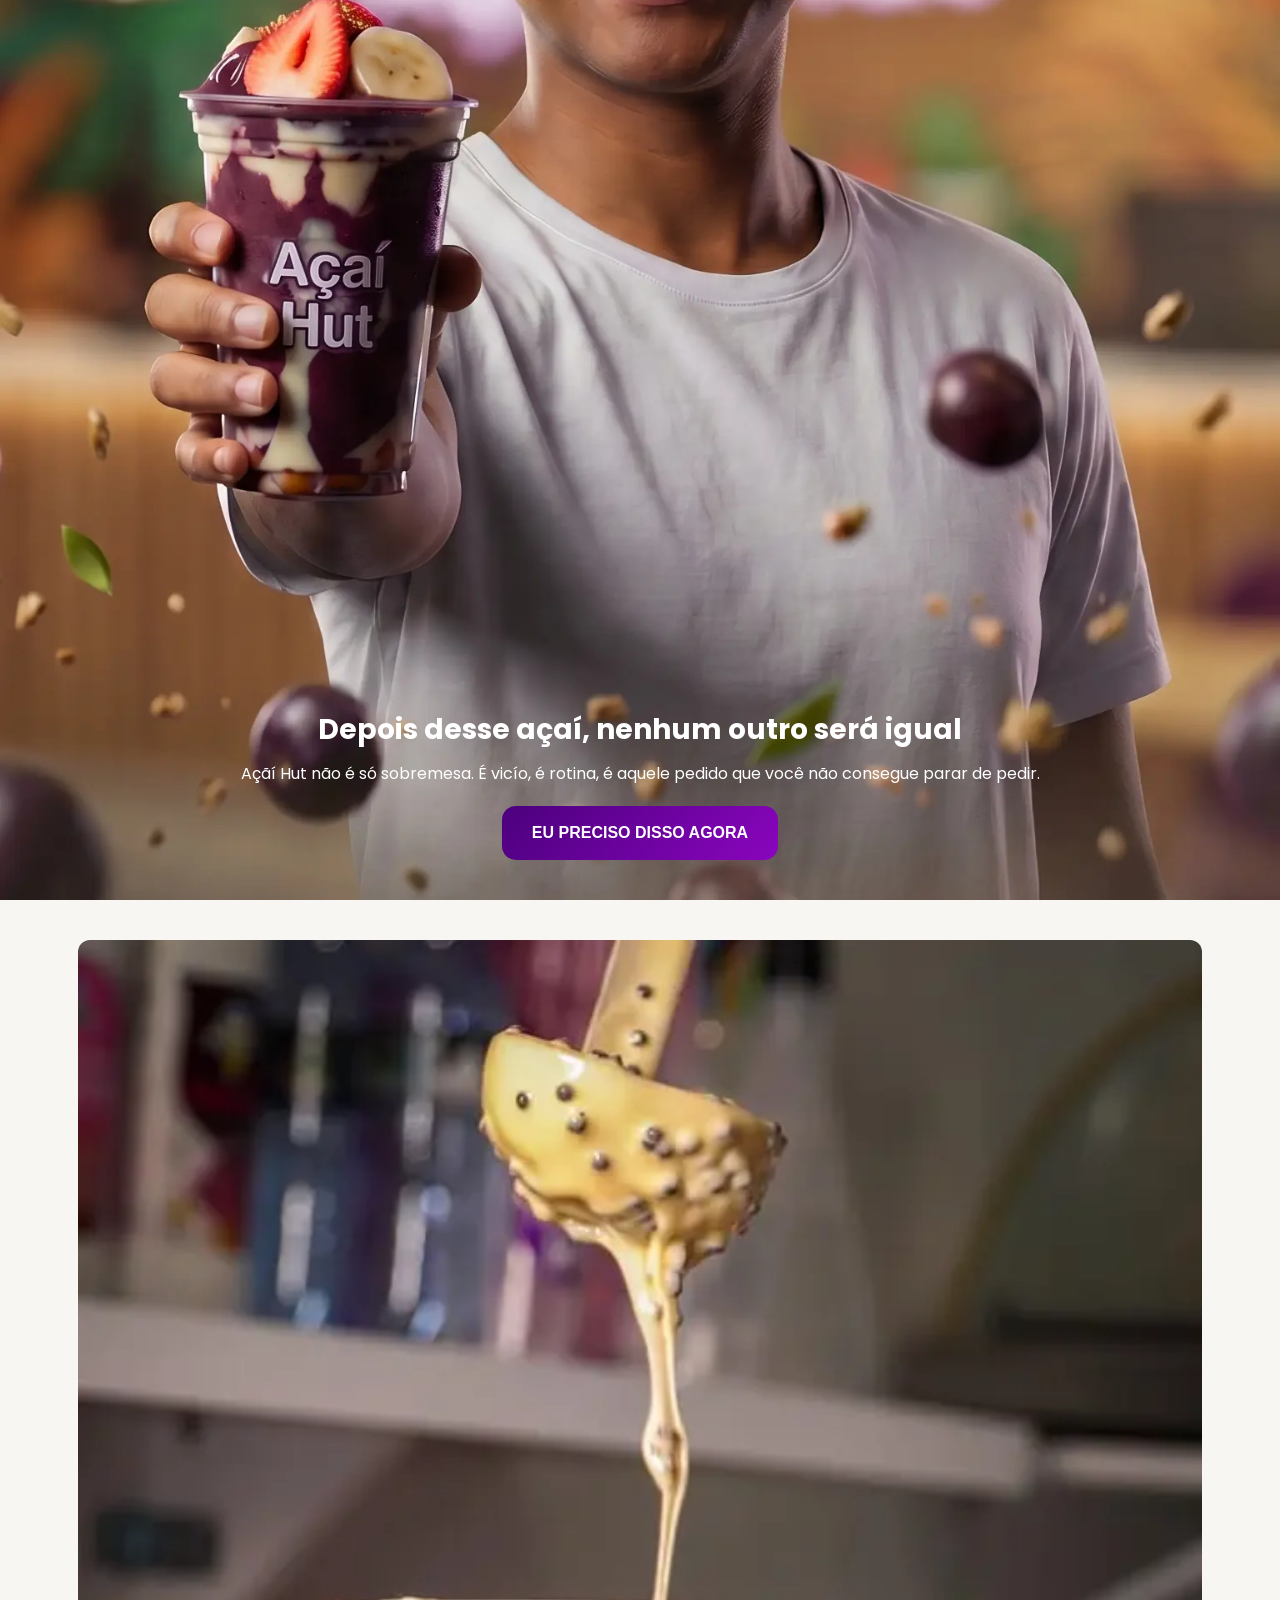
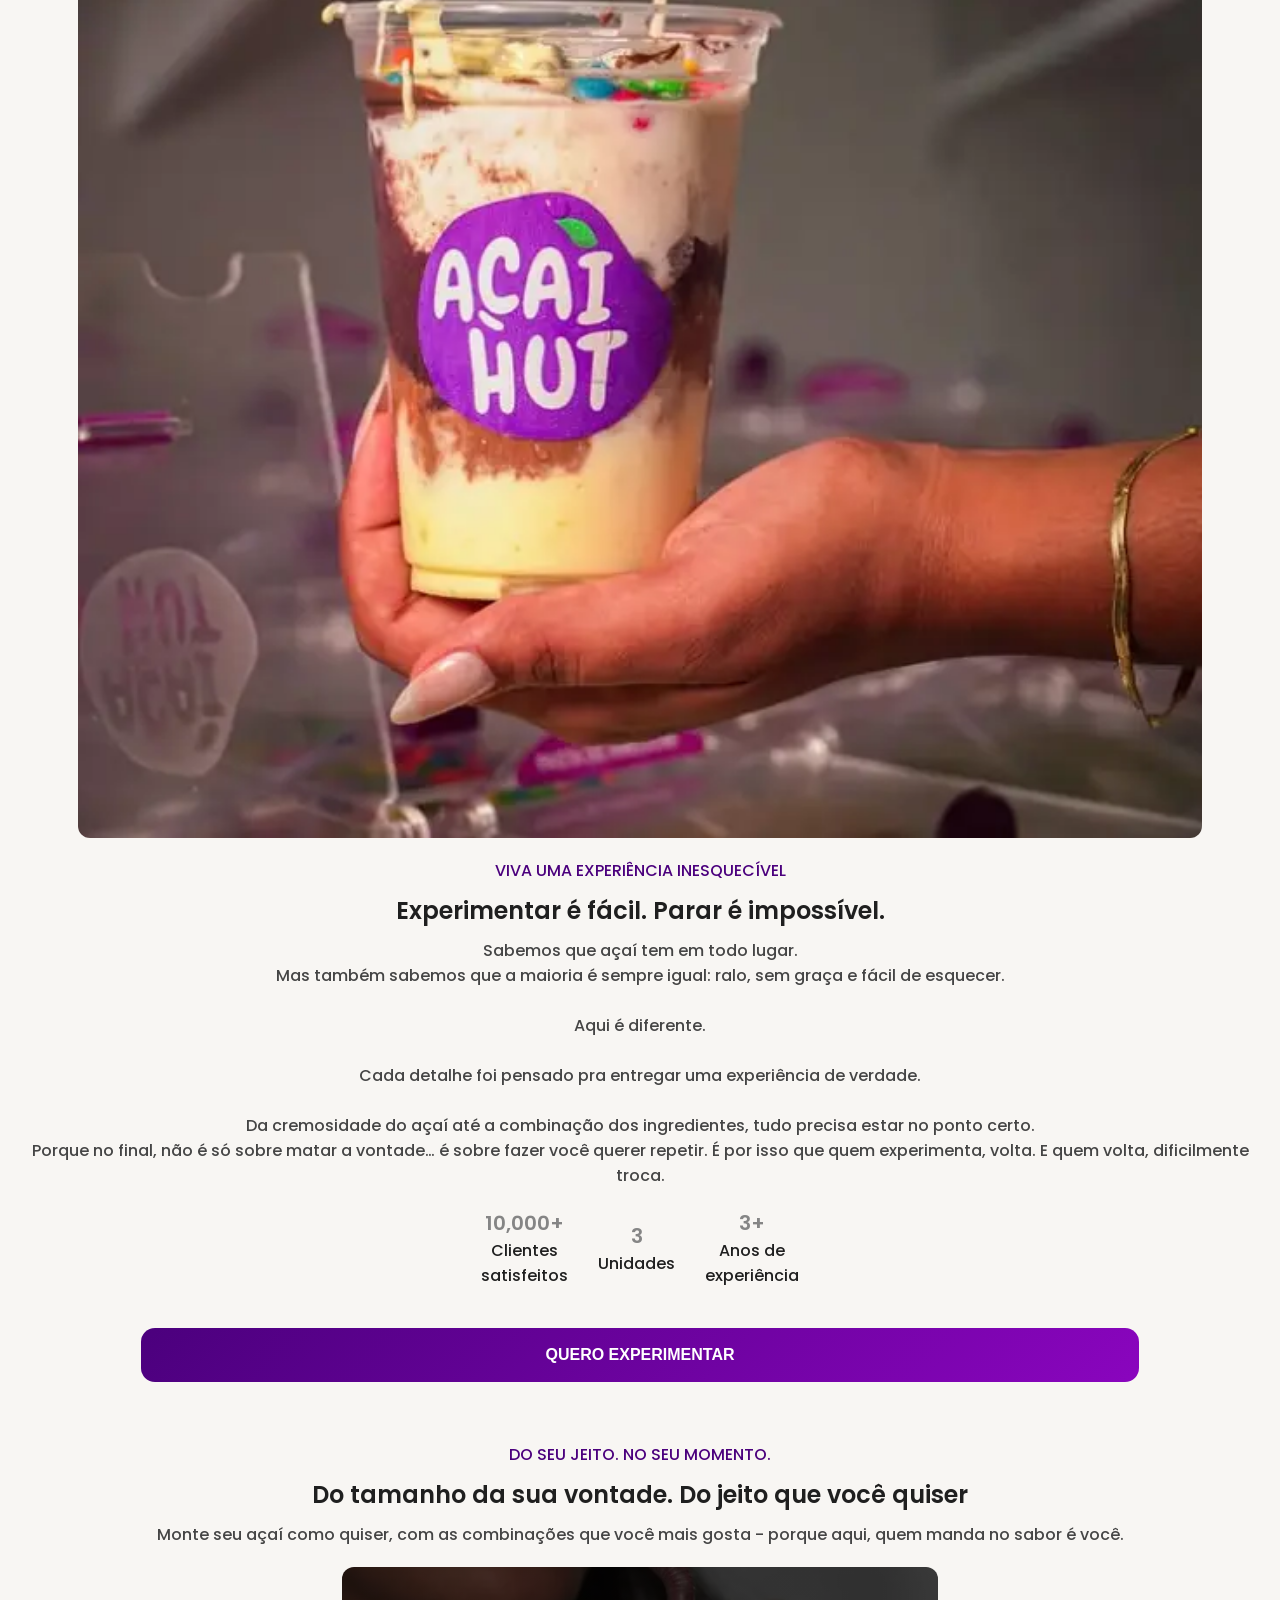
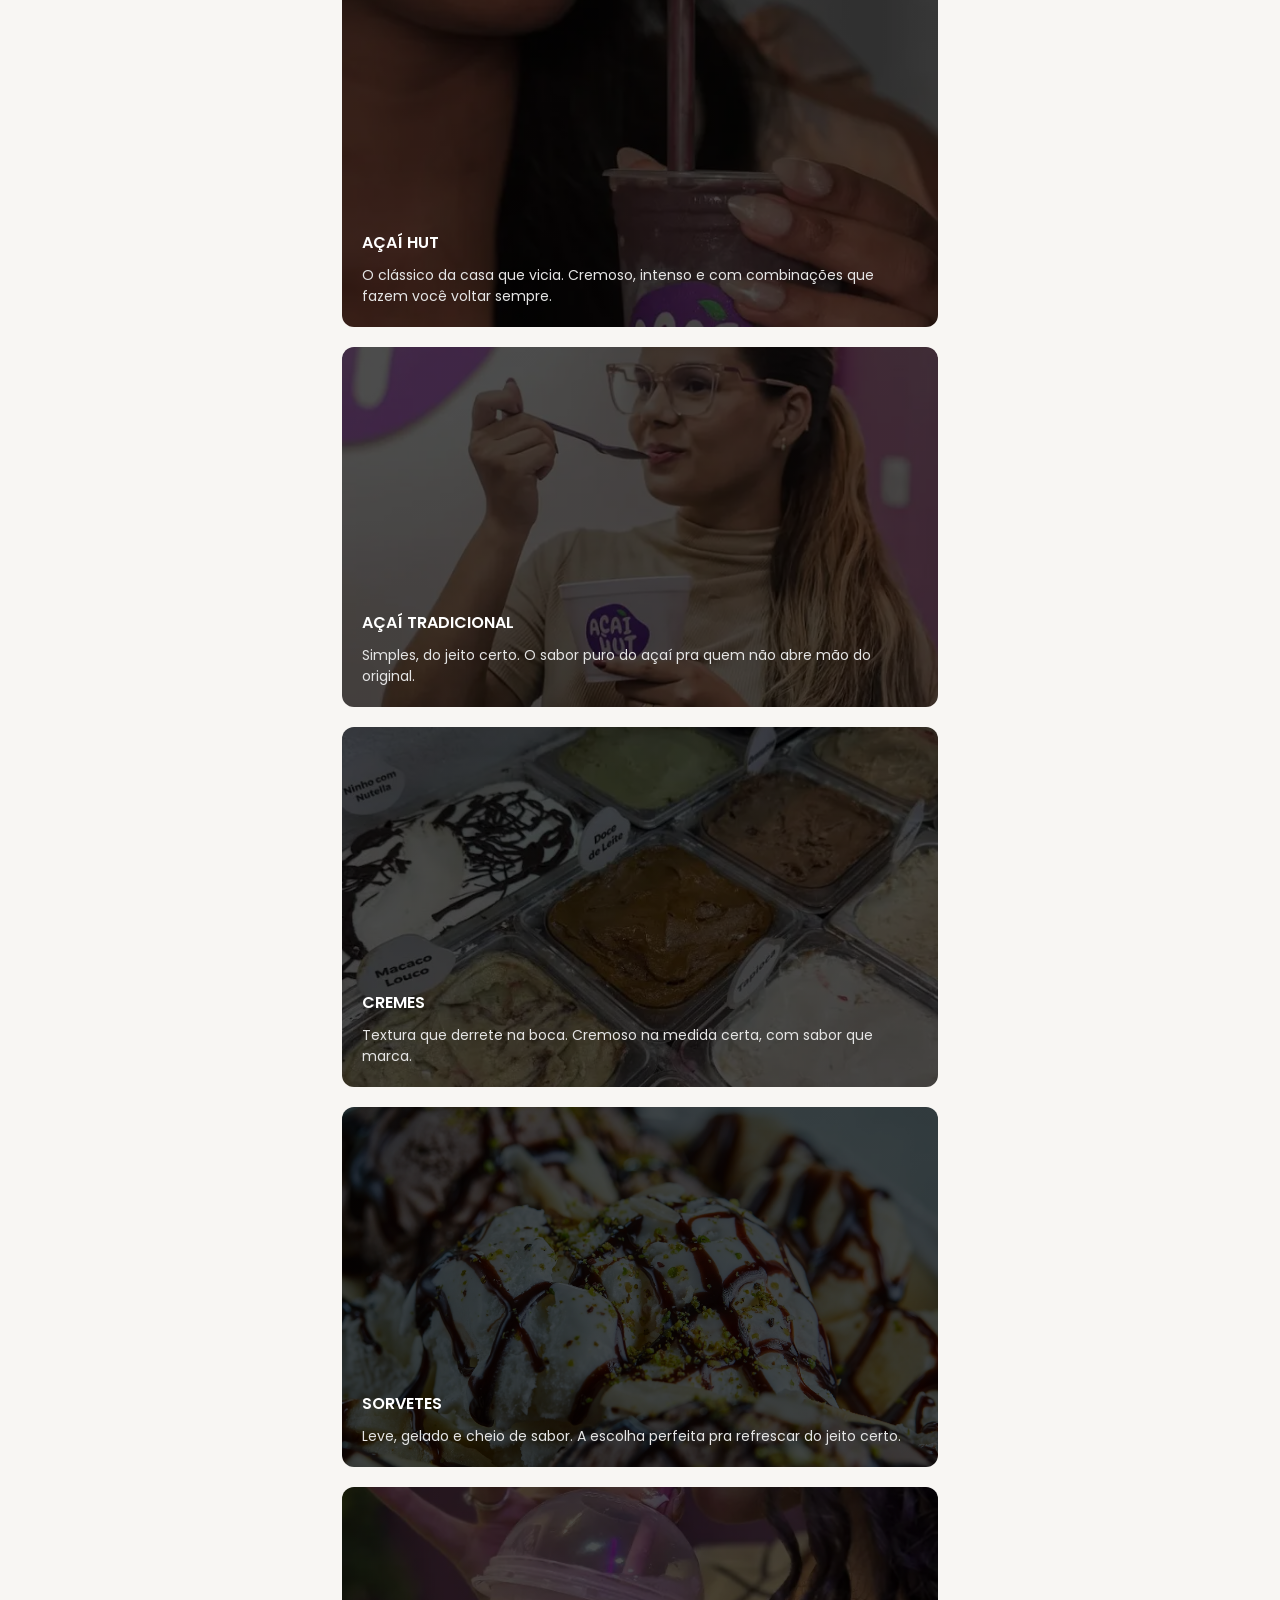
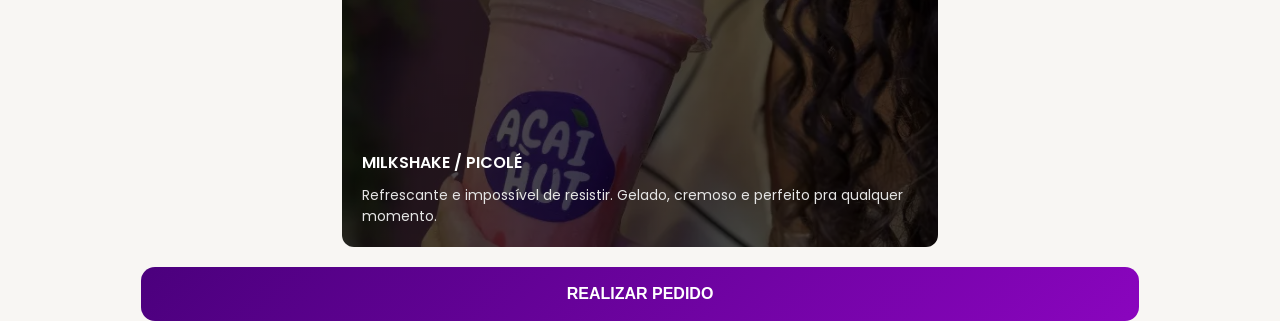
==== index.html @ e5a2716c "feat: prodcuts section completed" ====
<!DOCTYPE html>
<html lang="pt-BR">
<head>
    <link rel="preconnect" href="https://fonts.googleapis.com">
    <link rel="preconnect" href="https://fonts.gstatic.com" crossorigin>
    <meta charset="UTF-8">
    <meta name="viewport" content="width=device-width, initial-scale=1.0">
    <title>Açai Hut</title>
    <link href="https://fonts.googleapis.com/css2?family=Poppins:ital,wght@0,100;0,200;0,300;0,400;0,500;0,600;0,700;0,800;0,900;1,100;1,200;1,300;1,400;1,500;1,600;1,700;1,800;1,900&display=swap" rel="stylesheet">

    <link rel="stylesheet" href="./styles/global.css">
    <link rel="stylesheet" href="./styles/styles.css">
    <link rel="stylesheet" href="./styles/responsive.css">

</head>
<body>
    <header>
        <div class="logo">
            <img src="./images/logo.webp" alt="Logo Açai Hut">
        </div>

        <div class="links" id="mobileOverlay">
            <a href="#">Home</a>
            <a href="#">Produtos</a>
            <a href="#">Unidades</a>
            <a href="#">Sobre</a>
            <a href="#">Diferenciais</a>
        </div>

        <div class="button">
            <button>REALIZAR PEDIDO AGORA</button>
        </div>

        <div class="mobile-menu">
            <button type="button" id="mobileMenuToggle" aria-label="Abrir menu" aria-expanded="false" aria-controls="mobileOverlay">
                <img src="./images/menu-mobile.webp" alt="Menu Mobile">
            </button>
        </div>
    </header>

    <main>
        <section class="hero">
            <div class="title">
                <h1>Depois desse açaí, nenhum outro será igual</h1>

                <p>Açãí Hut não é só sobremesa. É vicío, é rotina, é aquele pedido que você não consegue parar de pedir.</p>
                
                <div class="button">
                    <button>EU PRECISO DISSO AGORA</button>
                </div>
            </div> 
        </section>

        <section class="differencials">
            <div class="image">
                <img src="./images/image1.webp" alt="Imagem de um copo de açaí">
            </div>

            <div class="text">
                <div class="title">
                    <p>VIVA UMA EXPERIÊNCIA INESQUECÍVEL</p>

                    <h2>Experimentar é fácil. Parar é impossível.</h2>

                    <p>Sabemos que açaí tem em todo lugar.<br>
                        Mas também sabemos que a maioria é sempre igual: ralo, sem graça e fácil de esquecer.<br><br>
                        
                        Aqui é diferente.<br><br>
                        
                        Cada detalhe foi pensado pra entregar uma experiência de verdade.<br><br>
                        Da cremosidade do açaí até a combinação dos ingredientes, tudo precisa estar no ponto certo.<br>
                        Porque no final, não é só sobre matar a vontade… é sobre fazer você querer repetir.
                        
                        É por isso que quem experimenta, volta.
                        E quem volta, dificilmente troca.
                    </p>
                </div>

                <div class="infos">
                    <div class="info">
                        <span>10,000+</span>
                        <p>Clientes <br>satisfeitos</p>
                    </div>

                    <div class="info">
                        <span>3</span>
                        <p>Unidades</p>
                    </div>

                    <div class="info">
                        <span>3+</span>
                        <p>Anos de <br>experiência</p>
                    </div>
                </div>

                <div class="button">
                    <button>QUERO EXPERIMENTAR</button>
                </div>
            </div>
        </section>

        <section class="products">
            <div class="title">
                <p>DO SEU JEITO. NO SEU MOMENTO.</p>
                <h2>Do tamanho da sua vontade. Do jeito que você quiser</h2>
                <p>Monte seu açaí como quiser, com as combinações que você mais gosta - porque aqui, quem manda no sabor é você.</p>
            </div>

            <div class="all-types">
                <div class="type" id="type1">
                    <h3>AÇAÍ HUT</h3>
                    <p>O clássico da casa que vicia. Cremoso, intenso e com combinações que fazem você voltar sempre.</p>
                </div>

                <div class="type" id="type2">
                    <h3>AÇAÍ TRADICIONAL</h3>
                    <p>Simples, do jeito certo. O sabor puro do açaí pra quem não abre mão do original.</p>
                </div>

                <div class="type" id="type3">
                    <h3>CREMES</h3>
                    <p>Textura que derrete na boca. Cremoso na medida certa, com sabor que marca.</p>
                </div>

                <div class="type" id="type4">
                    <h3>SORVETES</h3>
                    <p>Leve, gelado e cheio de sabor. A escolha perfeita pra refrescar do jeito certo.</p>
                </div>

                <div class="type" id="type5">
                    <h3>MILKSHAKE / PICOLÉ</h3>
                    <p>Refrescante e impossível de resistir. Gelado, cremoso e perfeito pra qualquer momento.</p>
                </div>
            </div>

            <div class="button">
                <button>REALIZAR PEDIDO</button>
            </div>
        </section>
    </main>

    <script src="./script.js"></script>
</body>
</html>
---- styles/global.css ----
* {
    margin: 0;
    padding: 0;
    box-sizing: border-box;
}

html, body {
    height: 100%;
}

body {
    font-family: 'Poppins', sans-serif;
    -webkit-font-smoothing: antialiased;
    -moz-osx-font-smoothing: grayscale;

    background-color: var(--background-color);
}

:root {
    --background-color: #F8F6F3;

    --text-primary: #1F1F1F;
    --text-secondary: #FFFFFF;
    --text-tertiary: #454545;
    --text-quaternary: #858585;
    --text-quinary: #E5E5E5;
    --text-detail: #4B007D;

    --btn-gradient: linear-gradient(135deg, #4B007D 0%, #8A05BE 100%);

    --footer-bg: #1F1F1F;
}

img {
    max-width: 100%;
    display: block;
}

button {
    border: none;
    background-color: var(--btn-gradient);
    cursor: pointer;
}
---- styles/styles.css ----
header {
    display: none !important;
    padding: 14px 24px;

    display: flex;
    justify-content: space-between;
    align-items: center;

    background: rgba(248, 246, 243, 0.077);
    -webkit-backdrop-filter: blur(12px);
    backdrop-filter: blur(12px);
    box-shadow: 0 6px 20px rgba(31, 31, 31, 0.08);
    

    position: fixed;
    top: 0;
    left: 0;
    width: 100%;
    z-index: 1000;

    .logo img {
        width: 60px;
    }

    .links {
        position: fixed;
        inset: 0;
        min-height: 100dvh;
        z-index: 1100;

        display: flex;
        flex-direction: column;
        justify-content: center;
        align-items: center;
        gap: 24px;

        background: rgba(0, 0, 0, 0.95);
        opacity: 0;
        pointer-events: none;
        transform: translateY(-16px);
        transition: opacity 280ms ease, transform 280ms ease;
    }

    .links a {
        text-decoration: none;
        font-size: 18px;
        font-weight: 600;
        color: var(--text-secondary);
    }

    .button {
        position: fixed;
        left: 24px;
        right: 24px;
        bottom: 32px;
        z-index: 1101;

        opacity: 0;
        pointer-events: none;
        transform: translateY(16px);
        transition: opacity 280ms ease, transform 280ms ease;
    }

    .button button {
        width: 100%;
        padding: 18px 30px;
        border-radius: 14px;
        border: none;

        font-size: 16px;
        font-weight: bold;
        color: var(--text-secondary);
        background: var(--btn-gradient);
    }

    .mobile-menu button {
        border: 0;
        background: transparent;
        padding: 0;
        display: grid;
        place-items: center;
    }

    .mobile-menu img {
        width: 30px;
        filter: brightness(0) invert(1);
    }
}

header.menu-open .links,
header.menu-open .button {
    opacity: 1;
    pointer-events: auto;
    transform: translateY(0);
}

header.menu-open .mobile-menu {
    z-index: 1102;
}

header.menu-open {
    background: transparent;
    -webkit-backdrop-filter: none;
    backdrop-filter: none;
    box-shadow: none;
}

@media (min-width: 992px) {
    header {
        .links,
        .button {
            position: static;
            inset: auto;
            opacity: 1;
            pointer-events: auto;
            transform: none;
            background: transparent;
            transition: none;
            z-index: auto;
        }

        .links {
            flex-direction: row;
            gap: 24px;
        }

        .links a {
            font-size: 16px;
            font-weight: 500;
            color: var(--text-primary);
        }

        .button {
            left: auto;
            right: auto;
            bottom: auto;
        }

        .button button {
            width: auto;
            padding: 12px 18px;
            font-size: 14px;
        }

        .mobile-menu {
            display: none;
        }
    }
}

main {
    .hero {
        background-image: url('../images/bg-mobile.webp');
        background-size: cover;
        background-position: center;
        background-repeat: no-repeat;
        height: 100vh;
        padding: 0 16px 40px;

        display: flex;
        align-items: flex-end;
        justify-content: center;

        .title {
            max-width: 100%;

            display: flex;
            flex-direction: column;
            align-items: center;
            text-align: center;
            gap: 10px;
            color: var(--text-tertiary);
        }

        .title h1 {
            font-size: 28px;
            font-weight: bold;

            color: var(--text-secondary);
        }

        .title p:last-of-type {
            font-size: 16px;
            font-weight: 400;

            color: var(--text-secondary);
        }

        .title button {
            margin-top: 10px;
            width: 100%;
            padding: 18px 30px;
            border-radius: 14px;

            font-size: 16px;
            font-weight: bold;
            color: var(--text-secondary);
            background: var(--btn-gradient);
        }
    }

    .differencials {
        padding: 0 16px;

        margin-top: 40px;

        display: flex;
        flex-direction: column;
        align-items: center;
        justify-content: center;

        .image {
            width: 90%;

            img {
                width: 100%;
                border-radius: 12px;
            }
        }

        .text {
            max-width: 100%;
            display: flex;
            flex-direction: column;
            gap: 20px;
            text-align: center;

            .title {
                margin-top: 20px;
                display: flex;
                flex-direction: column;
                gap: 10px;

                p:first-of-type {
                    font-size: 16px;
                    font-weight: 500;
                    color: var(--text-detail);
                }

                h2 {
                    font-size: 24px;
                    font-weight: 600;
                    color: var(--text-primary);
                }

                p:last-of-type {
                    font-size: 16px;
                    font-weight: 500;
                    color: var(--text-tertiary);
                }
            }
        }

        .infos {
            display: flex;
            gap: 30px;
            flex-wrap: wrap;
            text-align: center;
            align-items: center;
            justify-content: center;

            .info {
                span {
                    font-size: 20px;
                    font-weight: 600;
                    color: var(--text-quaternary);
                }

                p {
                    font-size: 16px;
                    font-weight: 500;
                    color: var(--text-primary);
                }
            }
        }

        .button {
            margin-top: 20px;
            width: 100%;
            margin-top: 20px;
            display: flex;
            flex-direction: column;
            align-items: center;
            justify-content: center;

            button {
                width: 80%;
                padding: 18px 30px;
                border-radius: 14px;
                border: none;

                font-size: 16px;
                font-weight: bold;
                color: var(--text-secondary);
                background: var(--btn-gradient);
            } 
        }
    }

    .products {
        padding: 0 16px;

        margin-top: 40px;

        display: flex;
        flex-direction: column;
        align-items: center;
        justify-content: center;

        .title {
            text-align: center;
            margin-top: 20px;
            display: flex;
            flex-direction: column;
            gap: 10px;

            p:first-of-type {
                font-size: 16px;
                font-weight: 500;
                color: var(--text-detail);
            }

            h2 {
                font-size: 24px;
                font-weight: 600;
                color: var(--text-primary);
            }

            p:last-of-type {
                font-size: 16px;
                font-weight: 500;
                color: var(--text-tertiary);
            }
        }

        .all-types {
            margin-top: 20px;
            display: flex;
            flex-direction: column;
            align-items: center;
            justify-content: center;
            gap: 20px;
            
            .type {
                width: 80%;
                height: 40vh;
                border-radius: 12px;

                display: flex;
                flex-direction: column;
                justify-content: flex-end;
                gap: 10px;
                padding: 20px;

                h3 {
                    font-size: 16px;
                    color: var(--text-secondary);
                    font-weight: 600;
                }

                p {
                    font-size: 14px;
                    color: var(--text-quinary);
                    font-weight: 400;
                }
            }

            #type1 {
                background-image: linear-gradient(rgba(0, 0, 0, 0.7), rgba(0, 0, 0, 0.7)), url('../images/image2.webp');
                background-size: cover;
                background-position: center;
                background-repeat: no-repeat;
            }

            #type2 {
                background-image: linear-gradient(rgba(0, 0, 0, 0.7), rgba(0, 0, 0, 0.7)), url('../images/image3.webp');
                background-size: cover;
                background-position: center;
                background-repeat: no-repeat;
            }

            #type3 {
                background-image: linear-gradient(rgba(0, 0, 0, 0.7), rgba(0, 0, 0, 0.7)), url('../images/image4.webp');
                background-size: cover;
                background-position: center;
                background-repeat: no-repeat;
            }

            #type4 {
                background-image: linear-gradient(rgba(0, 0, 0, 0.7), rgba(0, 0, 0, 0.7)), url('../images/image5.webp');
                background-size: cover;
                background-position: center;
                background-repeat: no-repeat;
            }

            #type5 {
                background-image: linear-gradient(rgba(0, 0, 0, 0.7), rgba(0, 0, 0, 0.7)), url('../images/image6.webp');
                background-size: cover;
                background-position: center;
                background-repeat: no-repeat;
            }
            
        }

        .button {
            margin-top: 20px;
            width: 100%;
            margin-top: 20px;
            display: flex;
            flex-direction: column;
            align-items: center;
            justify-content: center;

            button {
                width: 80%;
                padding: 18px 30px;
                border-radius: 14px;
                border: none;

                font-size: 16px;
                font-weight: bold;
                color: var(--text-secondary);
                background: var(--btn-gradient);
            } 
        }
    }
}
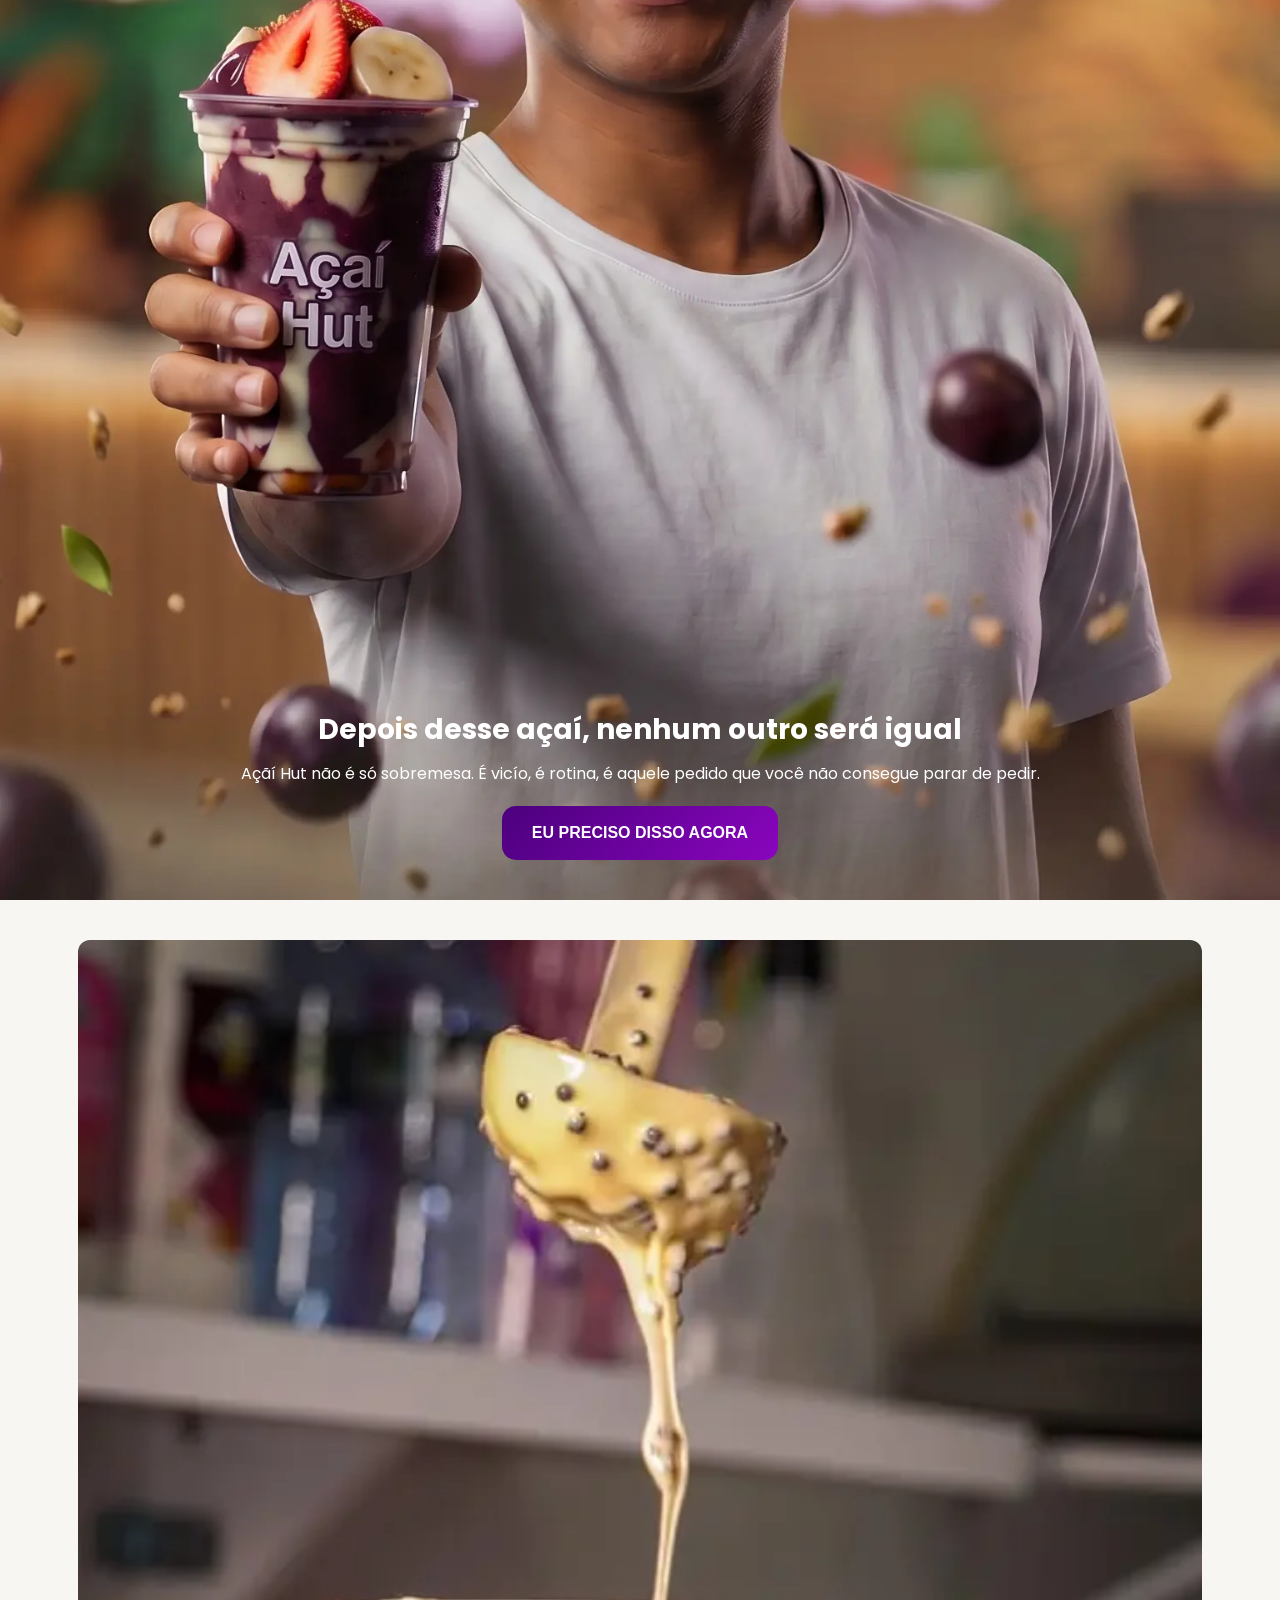
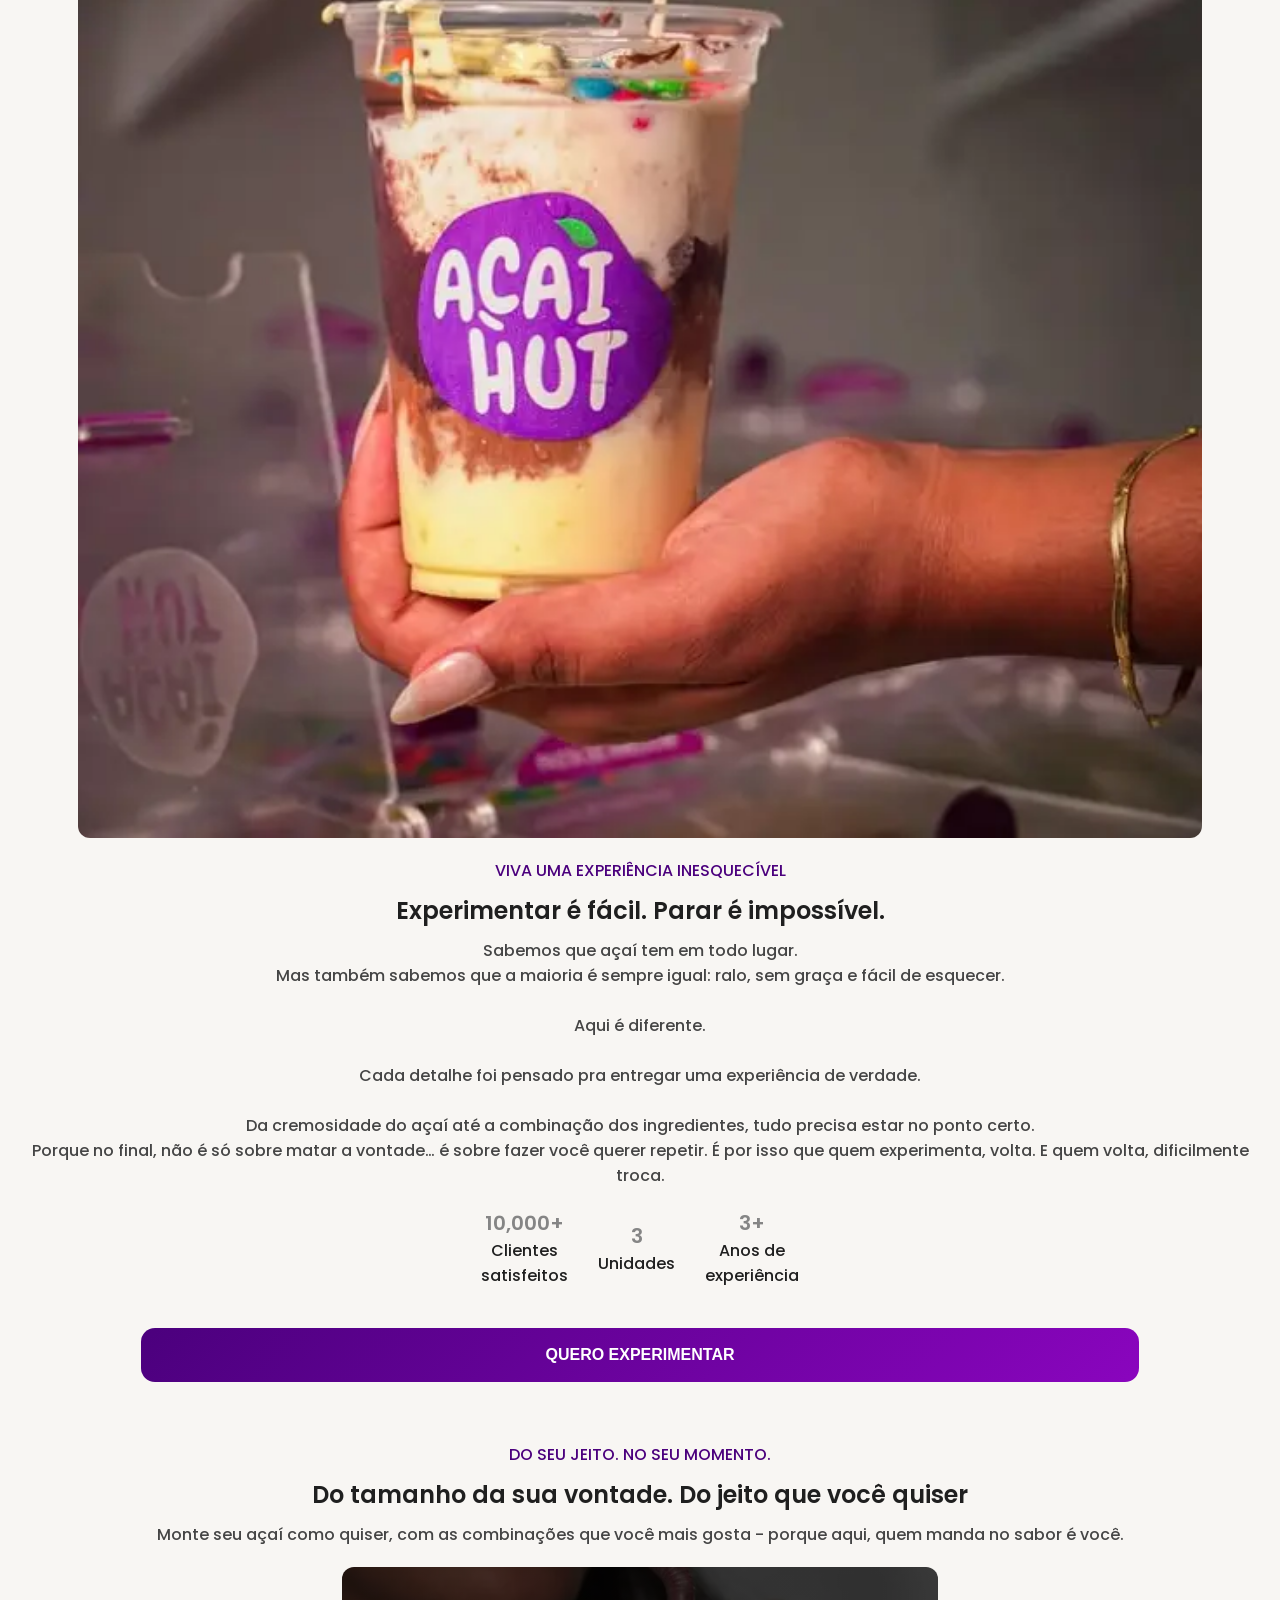
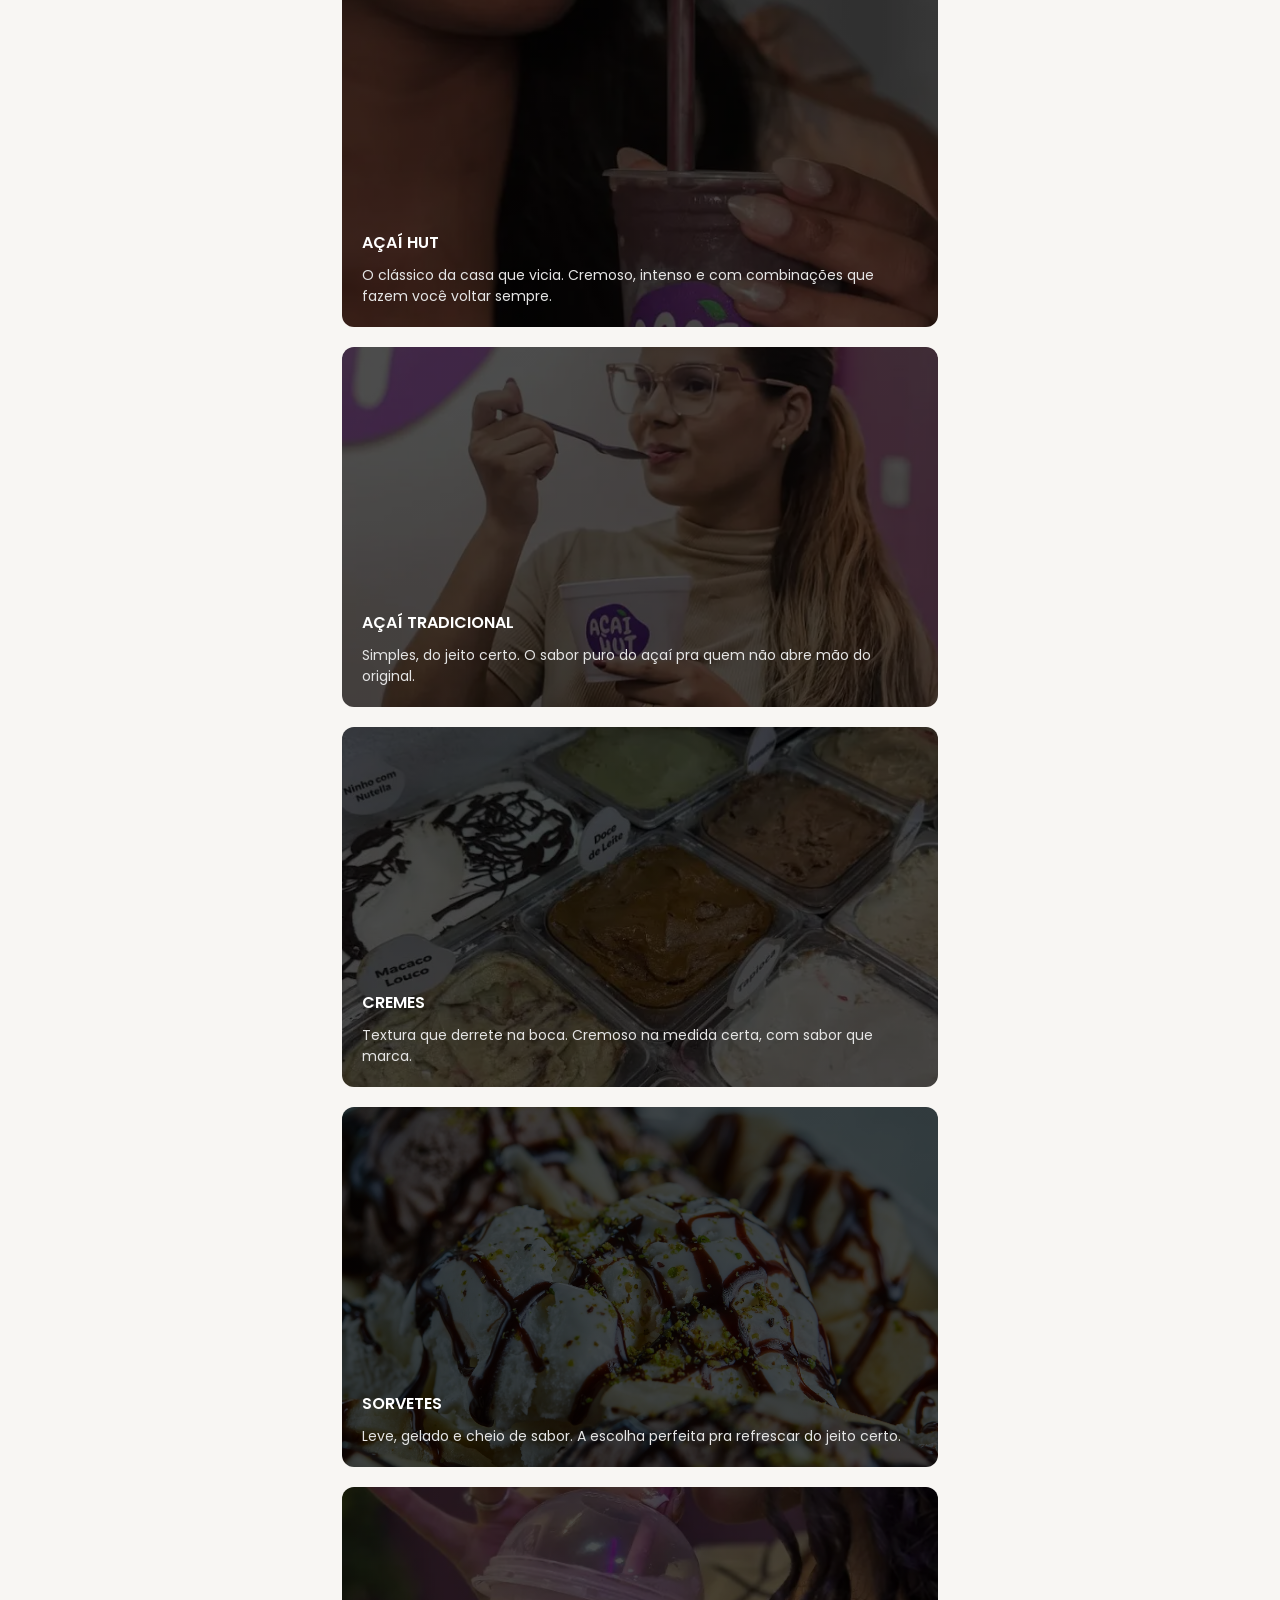
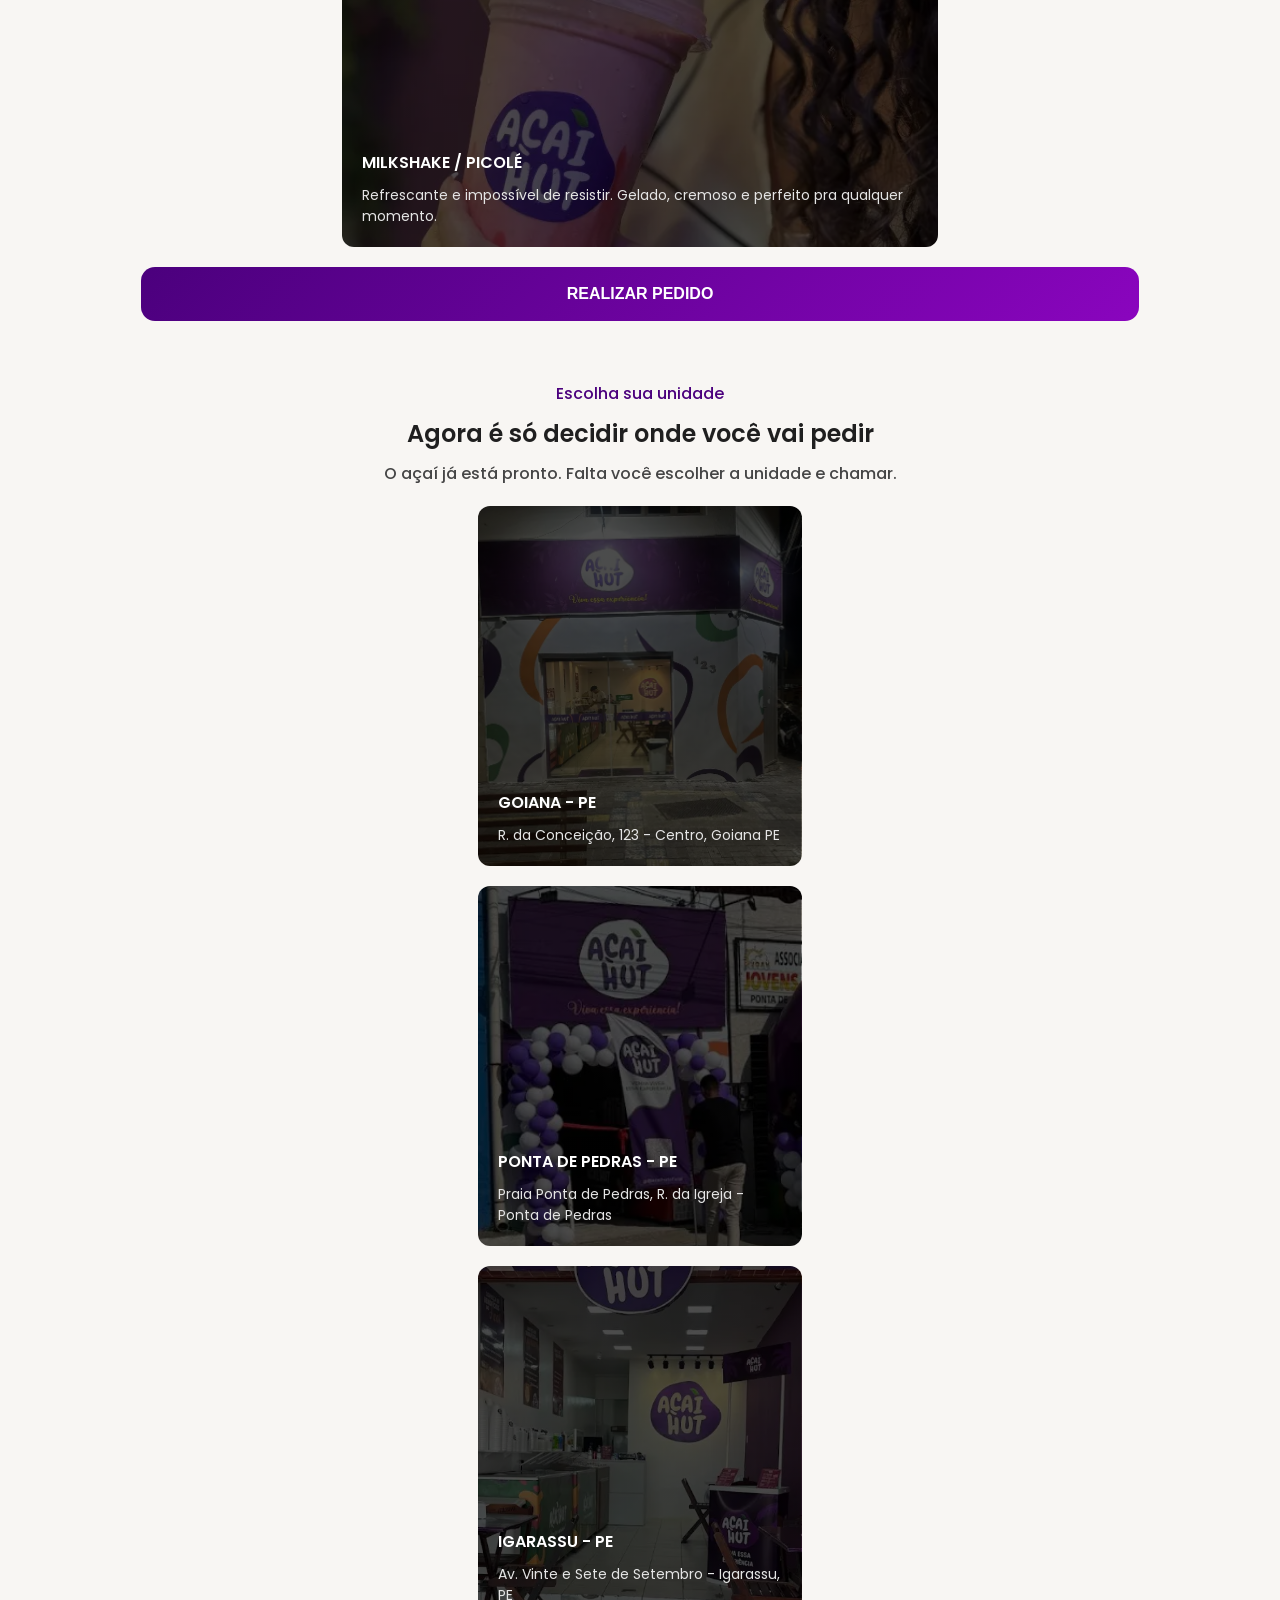
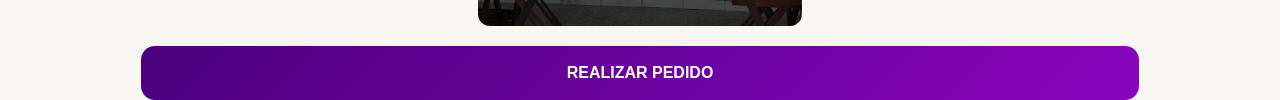
==== commit d30ba0c1: "feat: locations section completed" ====
--- a/index.html
+++ b/index.html
@@ -137,6 +137,35 @@
                 <button>REALIZAR PEDIDO</button>
             </div>
         </section>
+
+        <section class="locations">
+            <div class="title">
+                <p>Escolha sua unidade</p>
+                <h2>Agora é só decidir onde você vai pedir</h2>
+                <p>O açaí já está pronto. Falta você escolher a unidade e chamar.</p>
+            </div>
+
+            <div class="all-units">
+                <div class="unit" id="unit1">
+                    <h3>GOIANA - PE</h3>
+                    <p>R. da Conceição, 123 - Centro, Goiana PE</p>
+                </div>
+
+                <div class="unit" id="unit2">
+                    <h3>PONTA DE PEDRAS - PE</h3>
+                    <p>Praia Ponta de Pedras, R. da Igreja - Ponta de Pedras</p>
+                </div>
+
+                <div class="unit" id="unit3">
+                    <h3>IGARASSU - PE</h3>
+                    <p>Av. Vinte e Sete de Setembro - Igarassu, PE</p>
+                </div>
+            </div>
+
+            <div class="button">
+                <button>REALIZAR PEDIDO</button>
+            </div>
+        </section>
     </main>
 
     <script src="./script.js"></script>
--- a/styles/styles.css
+++ b/styles/styles.css
@@ -424,4 +424,117 @@
             } 
         }
     }
+
+    .locations {
+        padding: 0 16px;
+
+        margin-top: 40px;
+
+        display: flex;
+        flex-direction: column;
+        align-items: center;
+        justify-content: center;
+
+        .title {
+            text-align: center;
+            margin-top: 20px;
+            display: flex;
+            flex-direction: column;
+            gap: 10px;
+
+            p:first-of-type {
+                font-size: 16px;
+                font-weight: 500;
+                color: var(--text-detail);
+            }
+
+            h2 {
+                font-size: 24px;
+                font-weight: 600;
+                color: var(--text-primary);
+            }
+
+            p:last-of-type {
+                font-size: 16px;
+                font-weight: 500;
+                color: var(--text-tertiary);
+            }
+        }
+
+        .all-units {
+            margin-top: 20px;
+            display: flex;
+            flex-direction: column;
+            align-items: center;
+            justify-content: center;
+            gap: 20px;
+            
+            .unit {
+                width: 80%;
+                height: 40vh;
+                border-radius: 12px;
+
+                display: flex;
+                flex-direction: column;
+                justify-content: flex-end;
+                gap: 10px;
+                padding: 20px;
+
+                h3 {
+                    font-size: 16px;
+                    color: var(--text-secondary);
+                    font-weight: 600;
+                }
+
+                p {
+                    font-size: 14px;
+                    color: var(--text-quinary);
+                    font-weight: 400;
+                }
+            }
+
+            #unit1 {
+                background-image: linear-gradient(rgba(0, 0, 0, 0.7), rgba(0, 0, 0, 0.7)), url('../images/image7.webp');
+                background-size: cover;
+                background-position: center;
+                background-repeat: no-repeat;
+            }
+
+            #unit2 {
+                background-image: linear-gradient(rgba(0, 0, 0, 0.7), rgba(0, 0, 0, 0.7)), url('../images/image8.webp');
+                background-size: cover;
+                background-position: center;
+                background-repeat: no-repeat;
+            }
+
+            #unit3 {
+                background-image: linear-gradient(rgba(0, 0, 0, 0.7), rgba(0, 0, 0, 0.7)), url('../images/image9.webp');
+                background-size: cover;
+                background-position: center;
+                background-repeat: no-repeat;
+            }
+        }
+
+        .button {
+            margin-top: 20px;
+            width: 100%;
+            margin-top: 20px;
+            display: flex;
+            flex-direction: column;
+            align-items: center;
+            justify-content: center;
+
+            button {
+                width: 80%;
+                padding: 18px 30px;
+                border-radius: 14px;
+                border: none;
+
+                font-size: 16px;
+                font-weight: bold;
+                color: var(--text-secondary);
+                background: var(--btn-gradient);
+            } 
+        }
+    }
 }
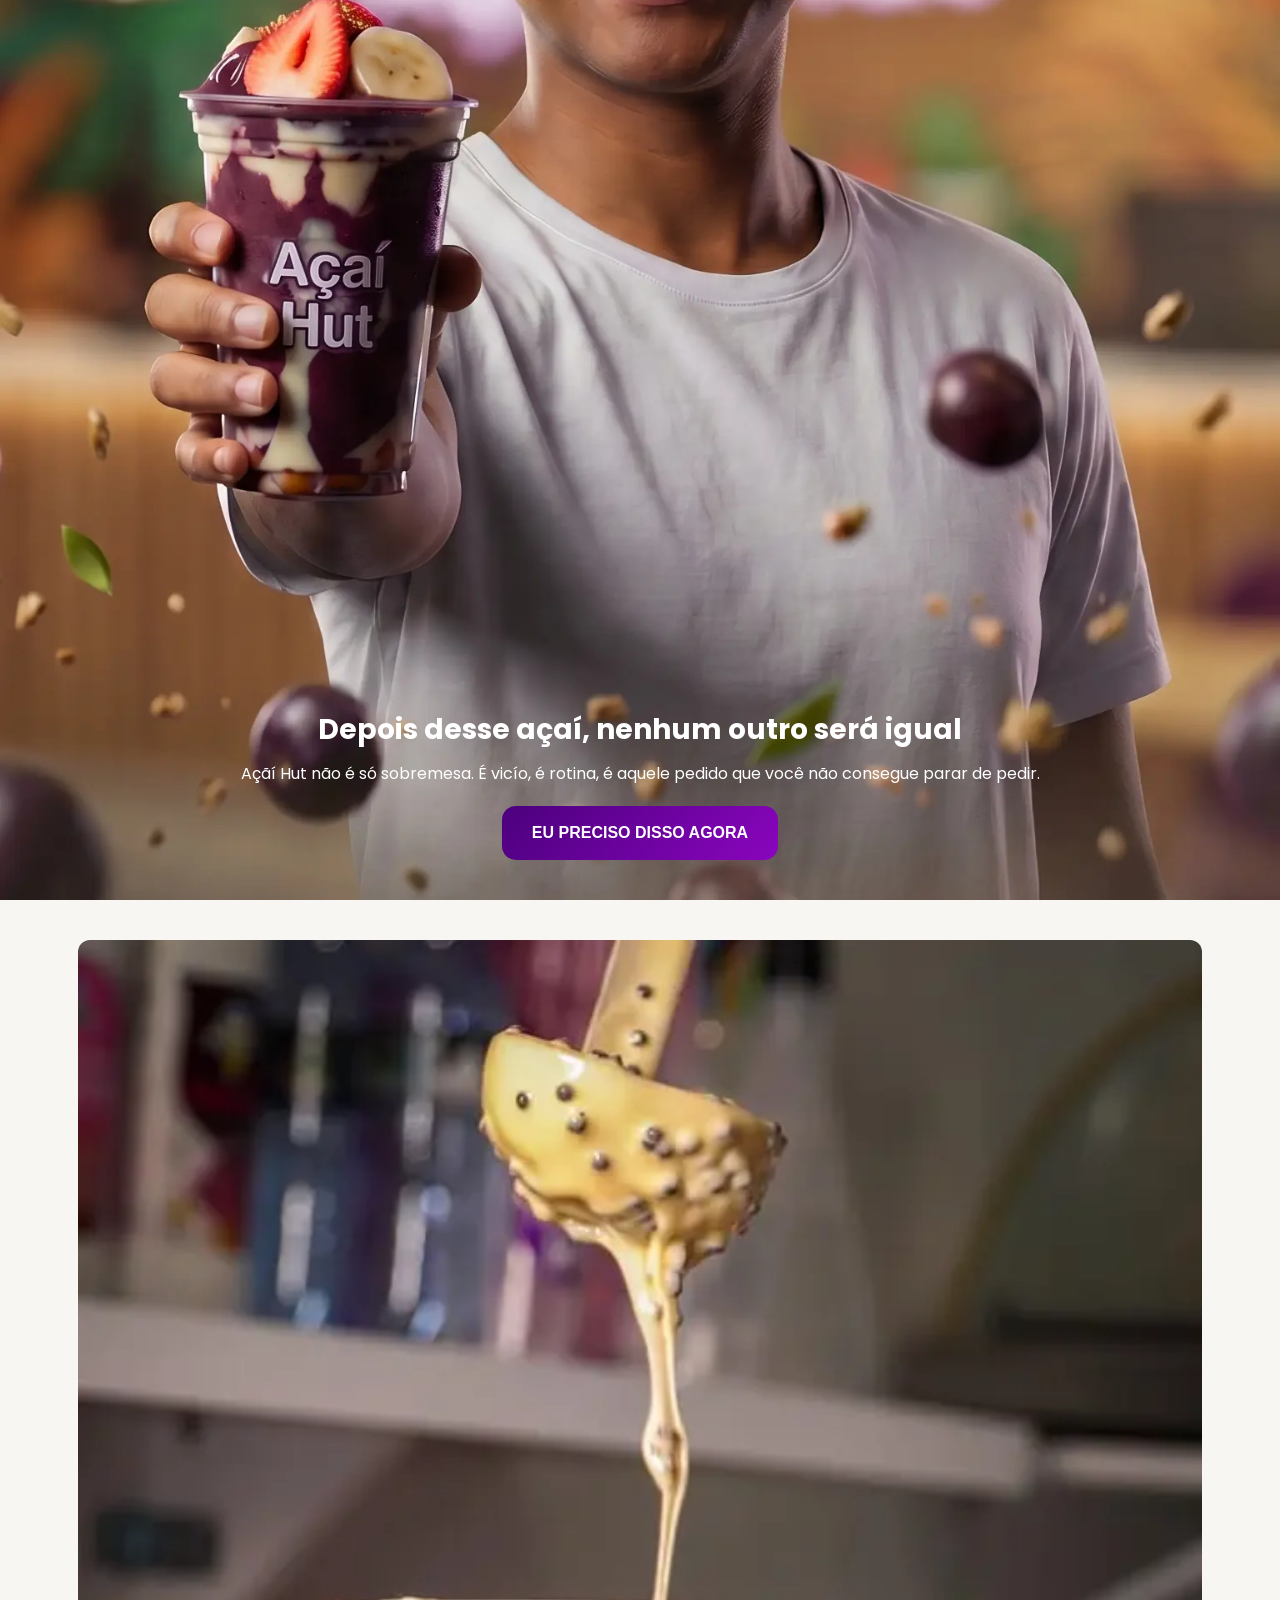
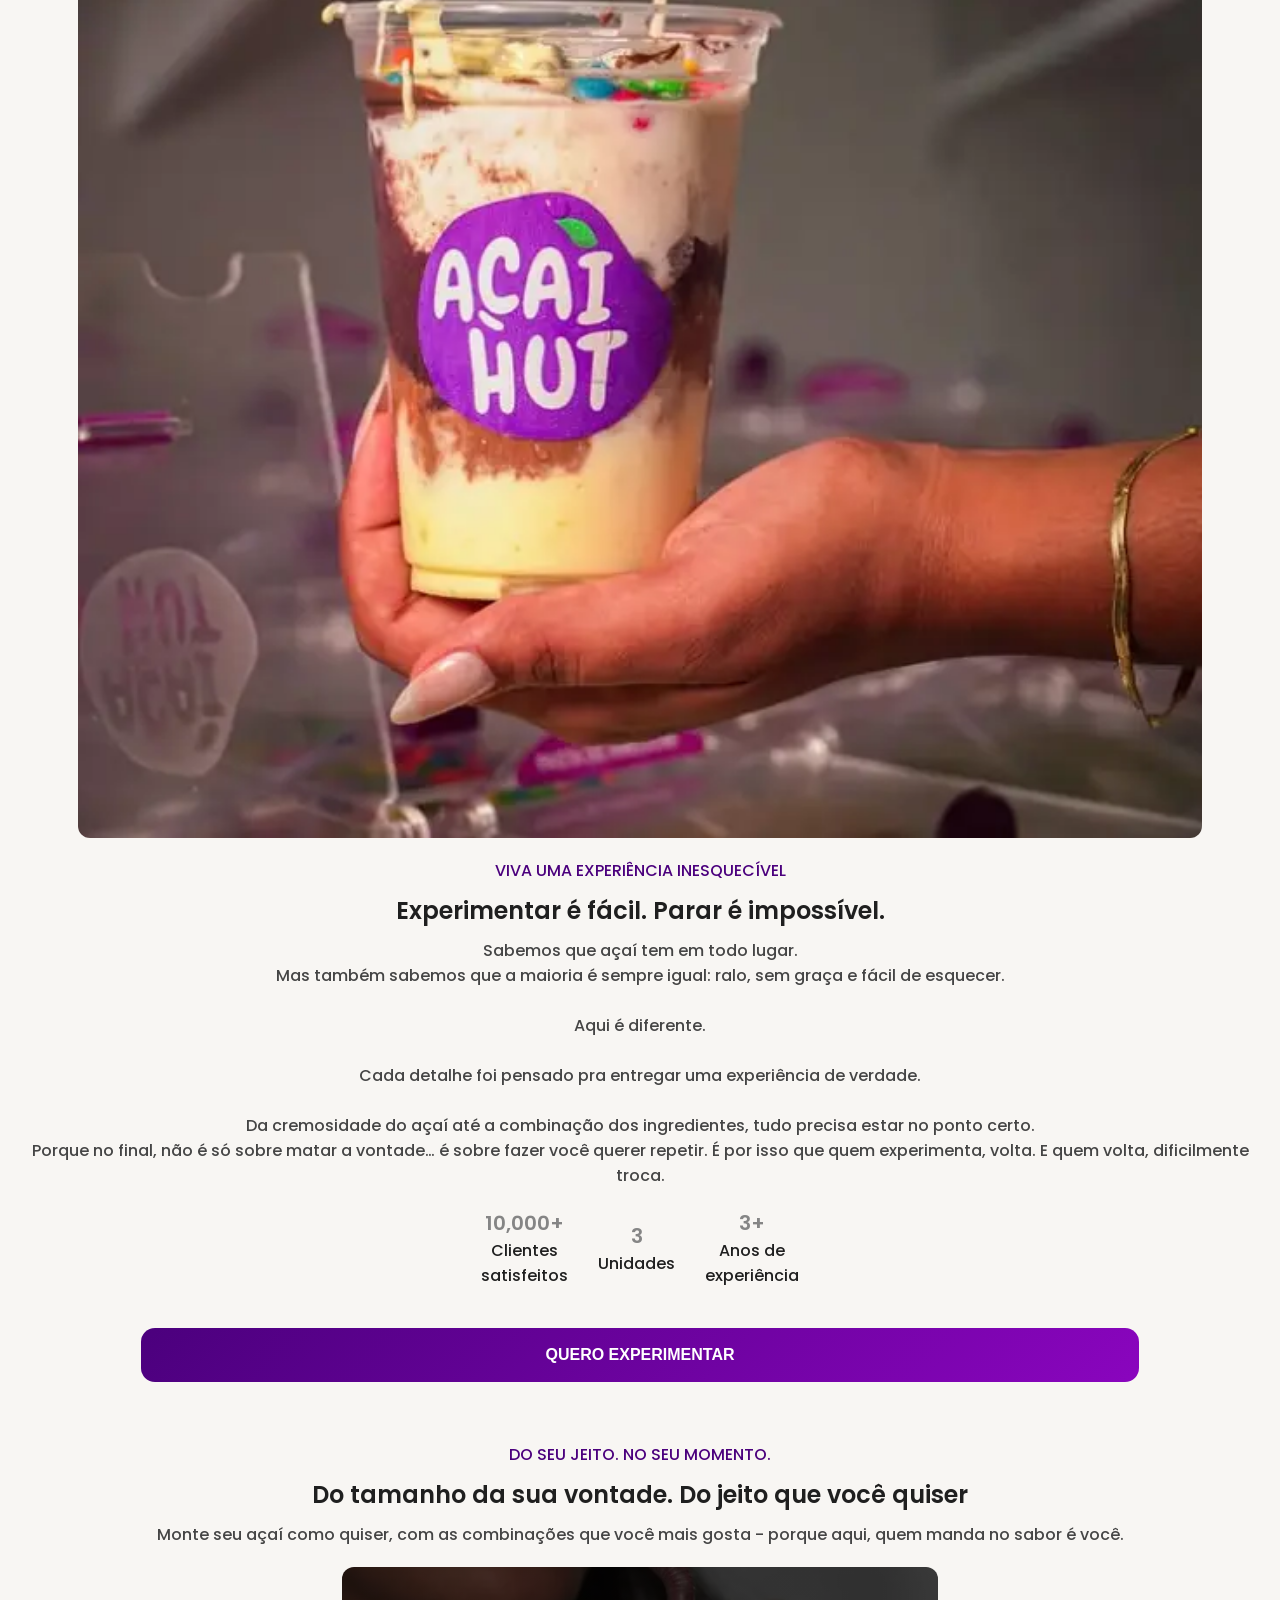
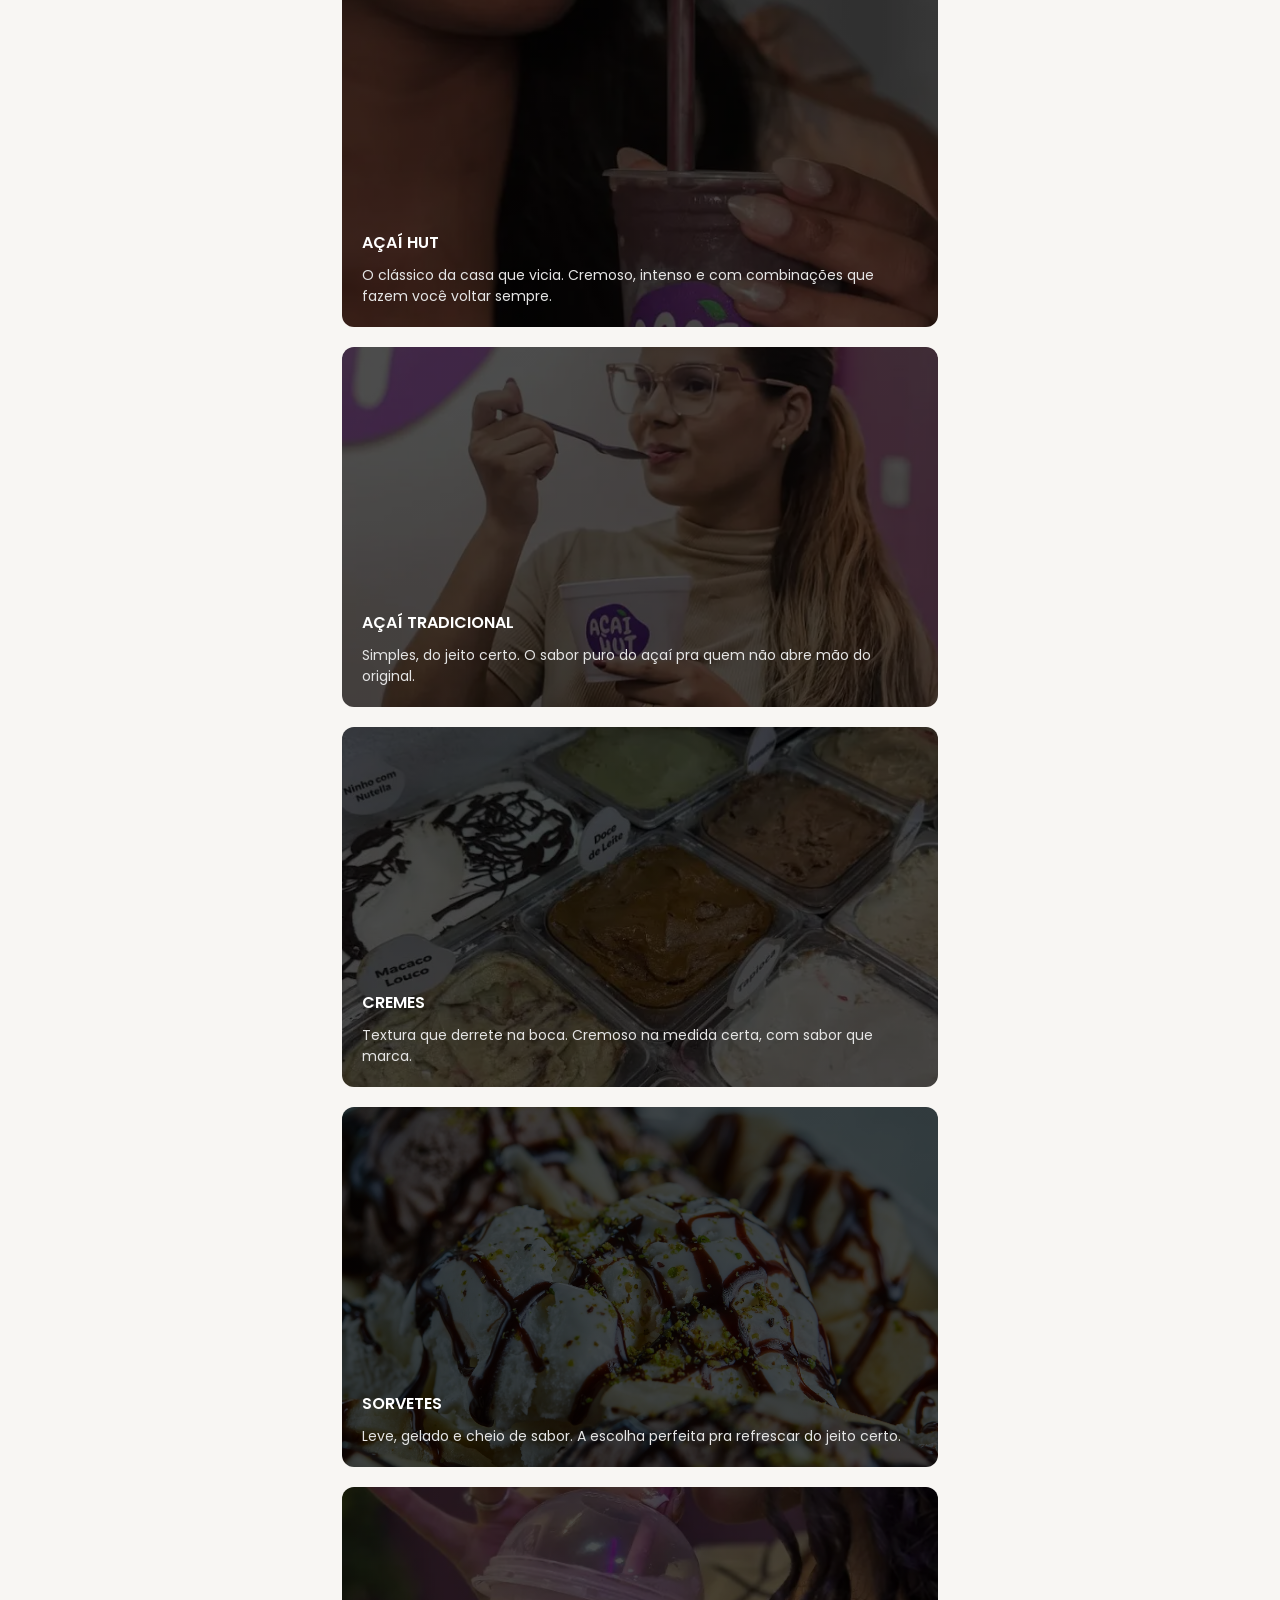
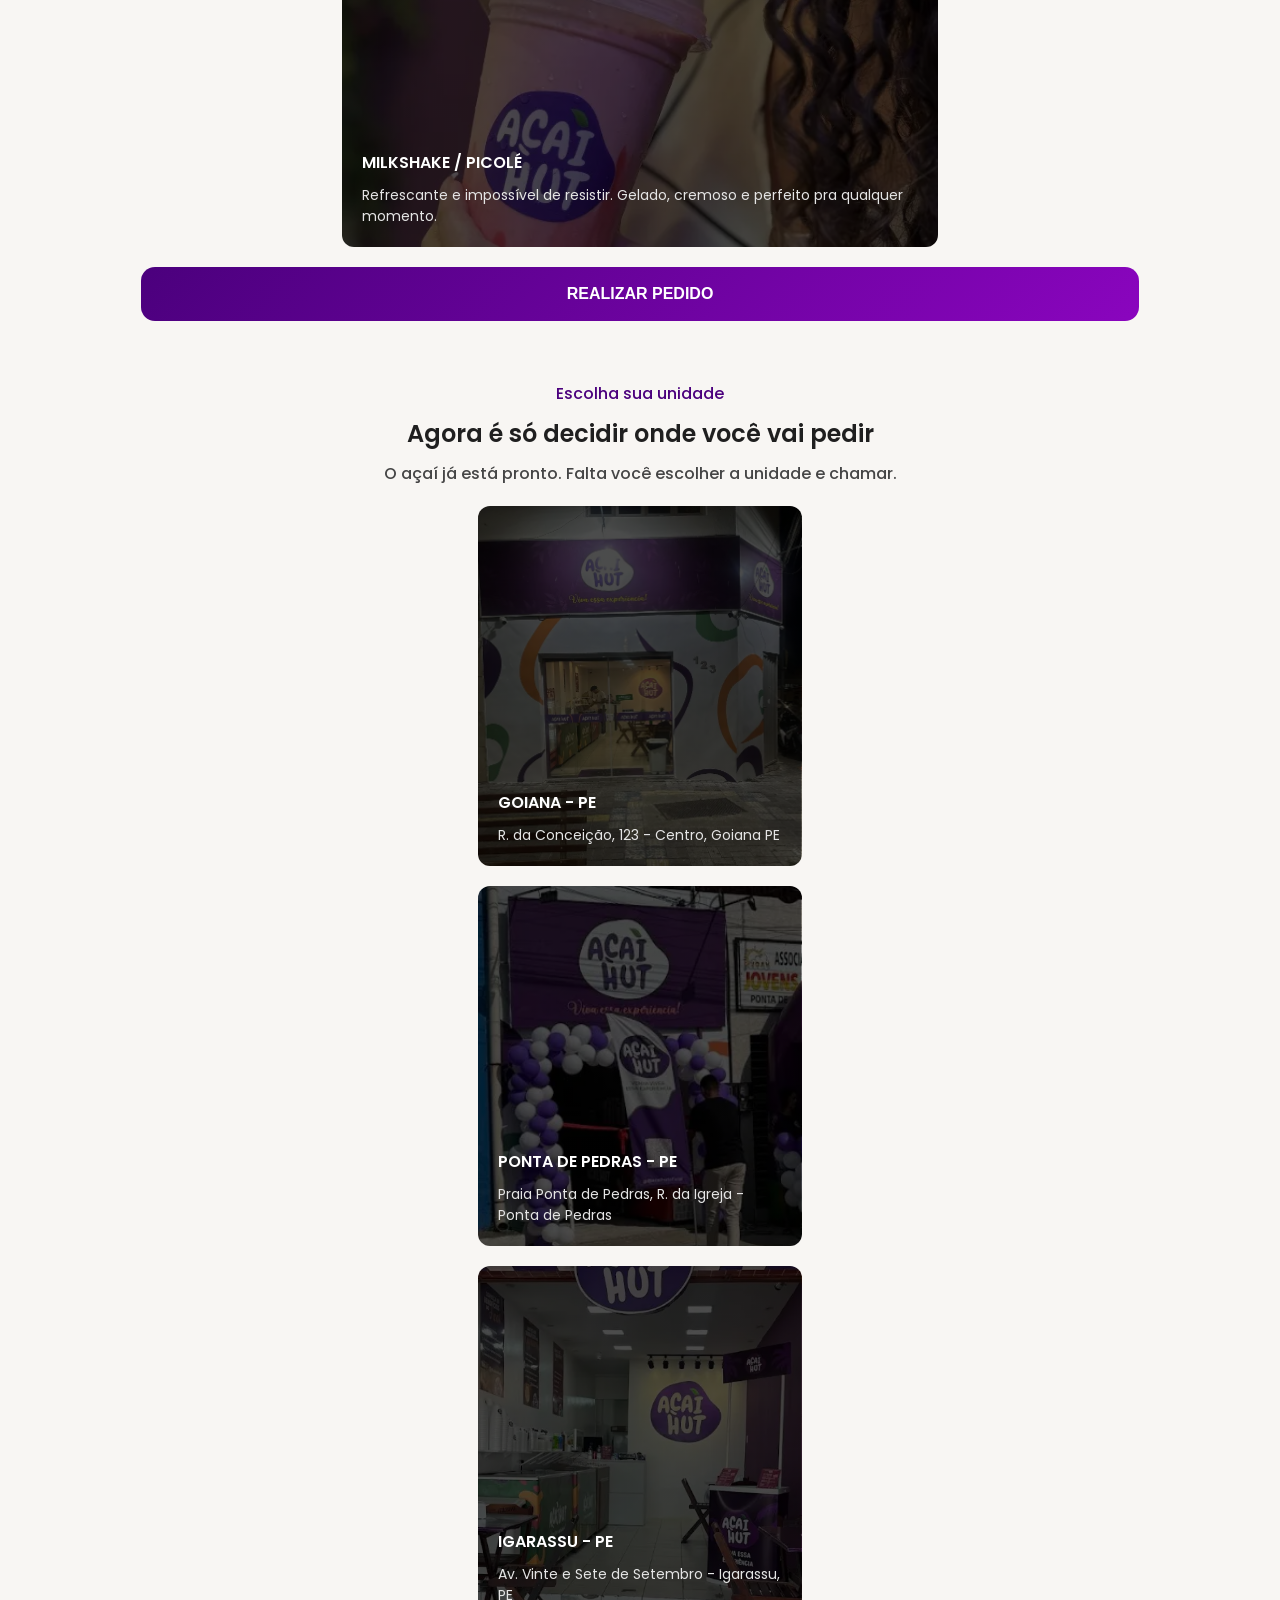
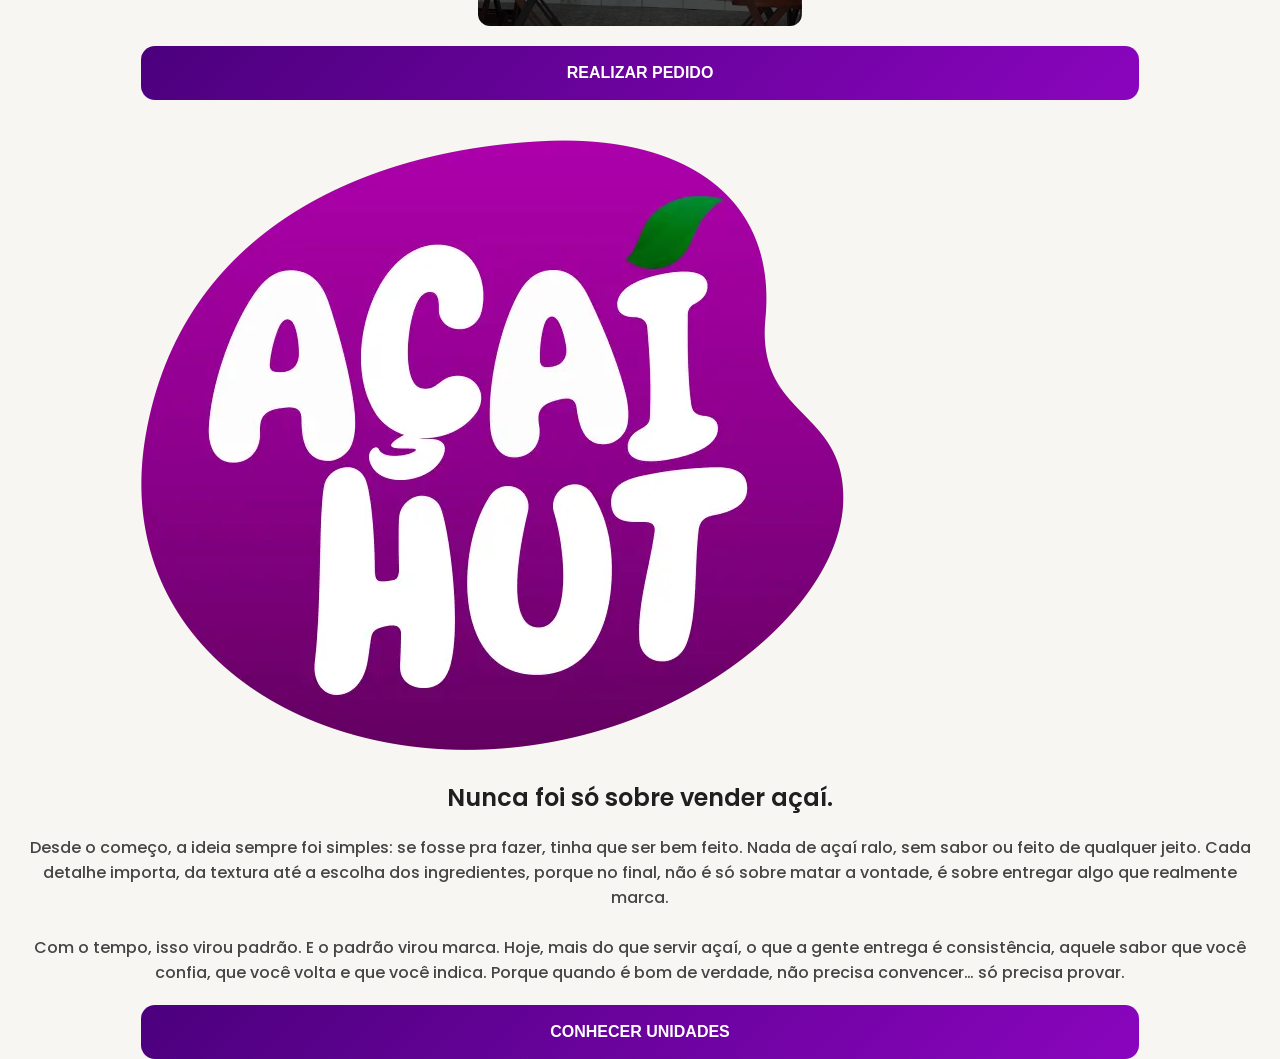
==== commit 13650a9e: "feat: about section completed" ====
--- a/index.html
+++ b/index.html
@@ -166,6 +166,28 @@
                 <button>REALIZAR PEDIDO</button>
             </div>
         </section>
+
+        <section class="about">
+            <div class="image">
+                <img src="./images/logo.webp" alt="Logo Açai Hut">
+            </div>
+
+            <div class="title">
+                <h2>Nunca foi só sobre vender açaí.</h2>
+            </div>
+
+            <div class="description">
+                <p>
+                    Desde o começo, a ideia sempre foi simples: se fosse pra fazer, tinha que ser bem feito. Nada de açaí ralo, sem sabor ou feito de qualquer jeito. Cada detalhe importa, da textura até a escolha dos ingredientes, porque no final, não é só sobre matar a vontade, é sobre entregar algo que realmente marca.
+                    <br> <br>
+                    Com o tempo, isso virou padrão. E o padrão virou marca. Hoje, mais do que servir açaí, o que a gente entrega é consistência, aquele sabor que você confia, que você volta e que você indica. Porque quando é bom de verdade, não precisa convencer… só precisa provar.
+                </p>
+            </div>
+
+            <div class="button">
+                <button>CONHECER UNIDADES</button>
+            </div>
+        </section>
     </main>
 
     <script src="./script.js"></script>
--- a/styles/styles.css
+++ b/styles/styles.css
@@ -537,4 +537,66 @@
             } 
         }
     }
+
+    .about {
+        padding: 0 16px;
+
+        margin-top: 40px;
+
+        display: flex;
+        flex-direction: column;
+        align-items: center;
+        justify-content: center;
+
+        .image {
+            width: 80%;
+
+            image {
+                width: 100%;
+            }
+        }
+
+        .title {
+            text-align: center;
+            margin-top: 30px;
+
+            h2 {
+                font-size: 24px;
+                font-weight: 600;
+                color: var(--text-primary);
+            }
+        }
+
+        .description {
+            margin-top: 20px;
+            p {
+                font-size: 16px;
+                font-weight: 500;
+                color: var(--text-tertiary);
+                text-align: center;
+            }
+        }
+
+        .button {
+            margin-top: 20px;
+            width: 100%;
+            margin-top: 20px;
+            display: flex;
+            flex-direction: column;
+            align-items: center;
+            justify-content: center;
+
+            button {
+                width: 80%;
+                padding: 18px 30px;
+                border-radius: 14px;
+                border: none;
+
+                font-size: 16px;
+                font-weight: bold;
+                color: var(--text-secondary);
+                background: var(--btn-gradient);
+            } 
+        }
+    }
 }
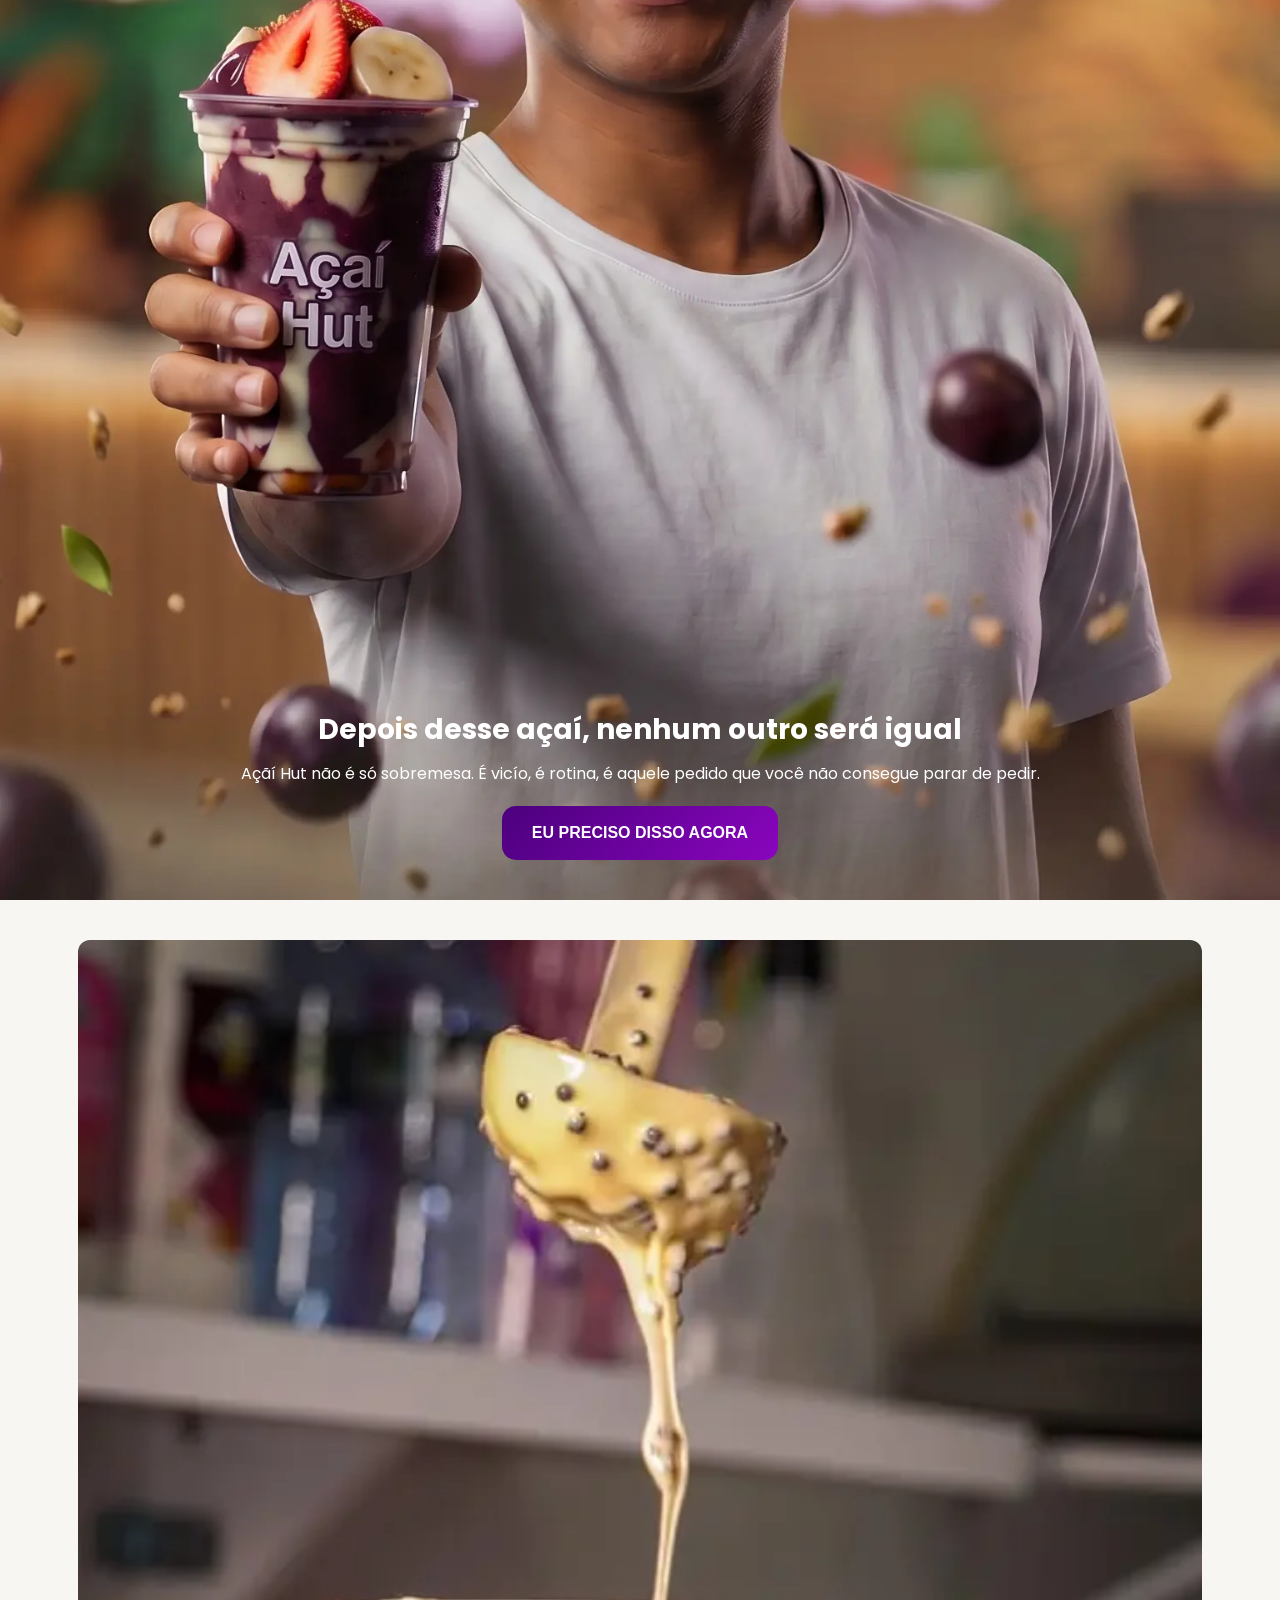
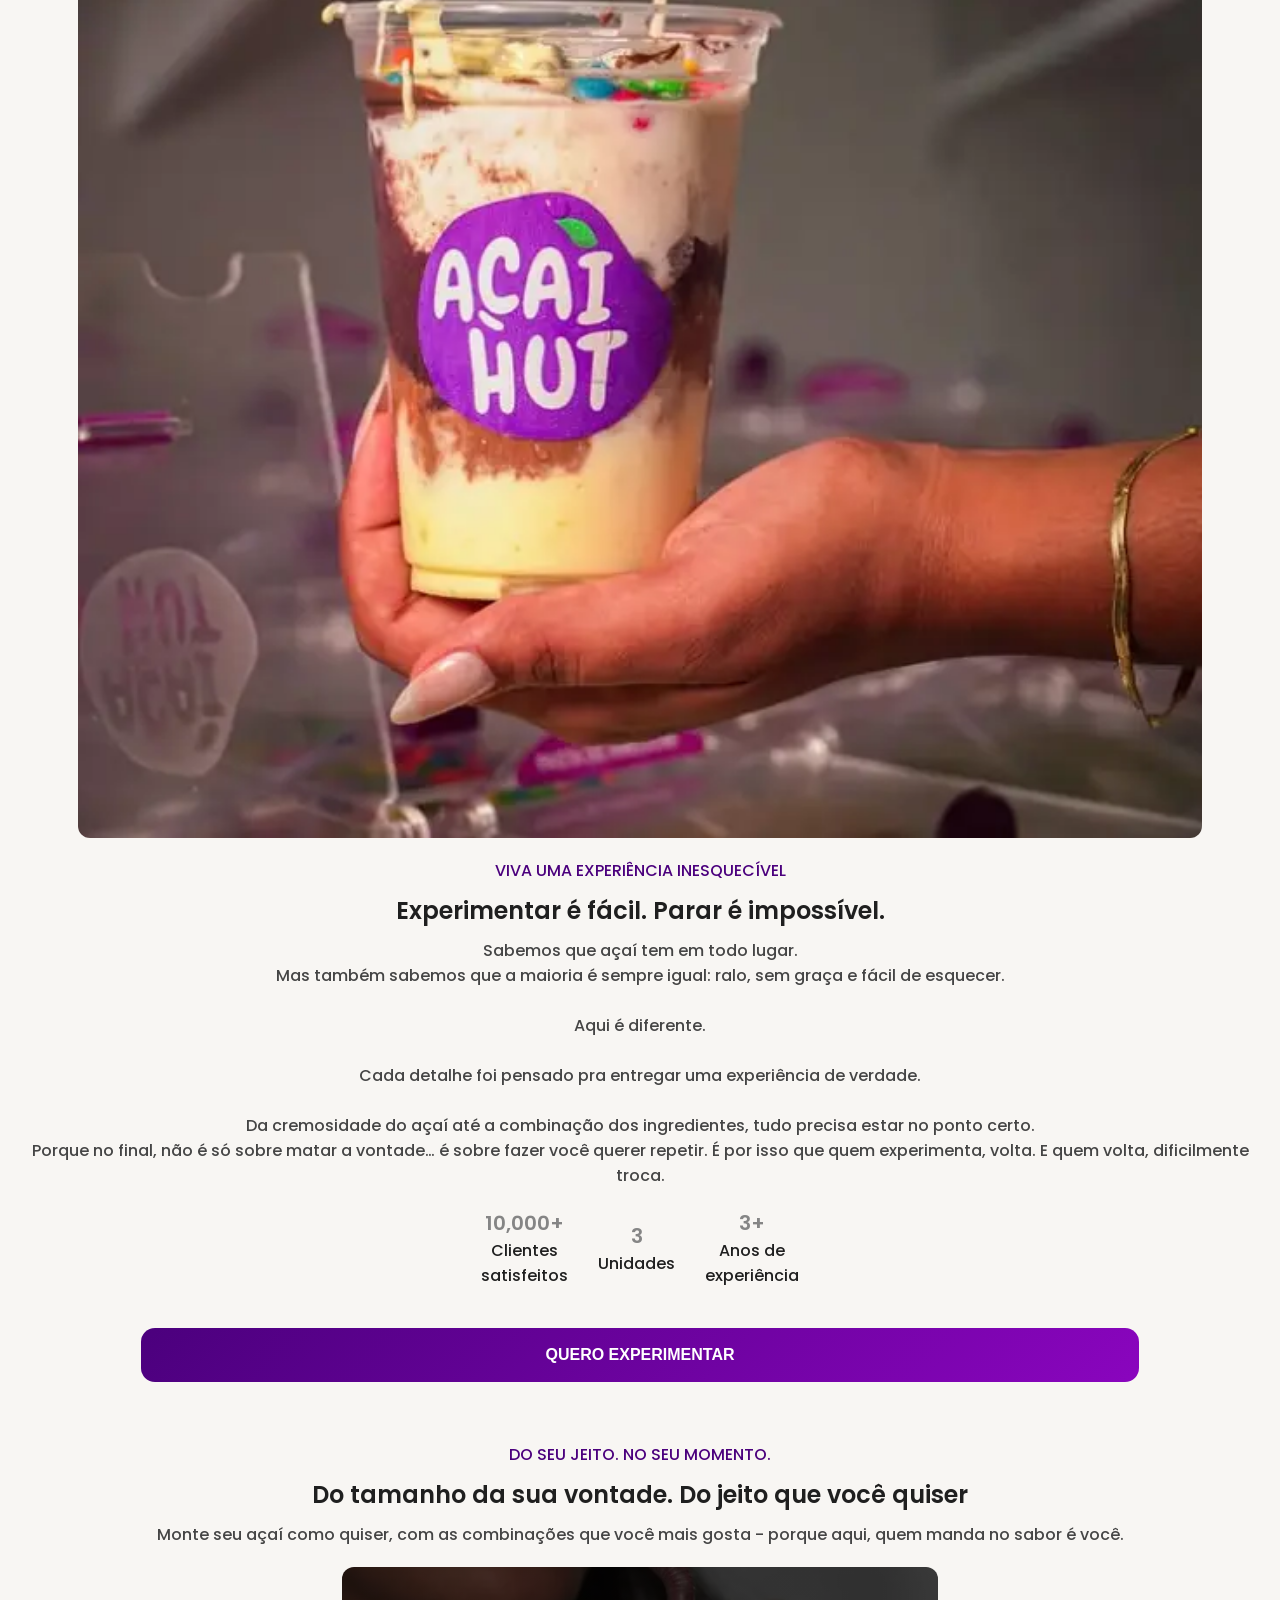
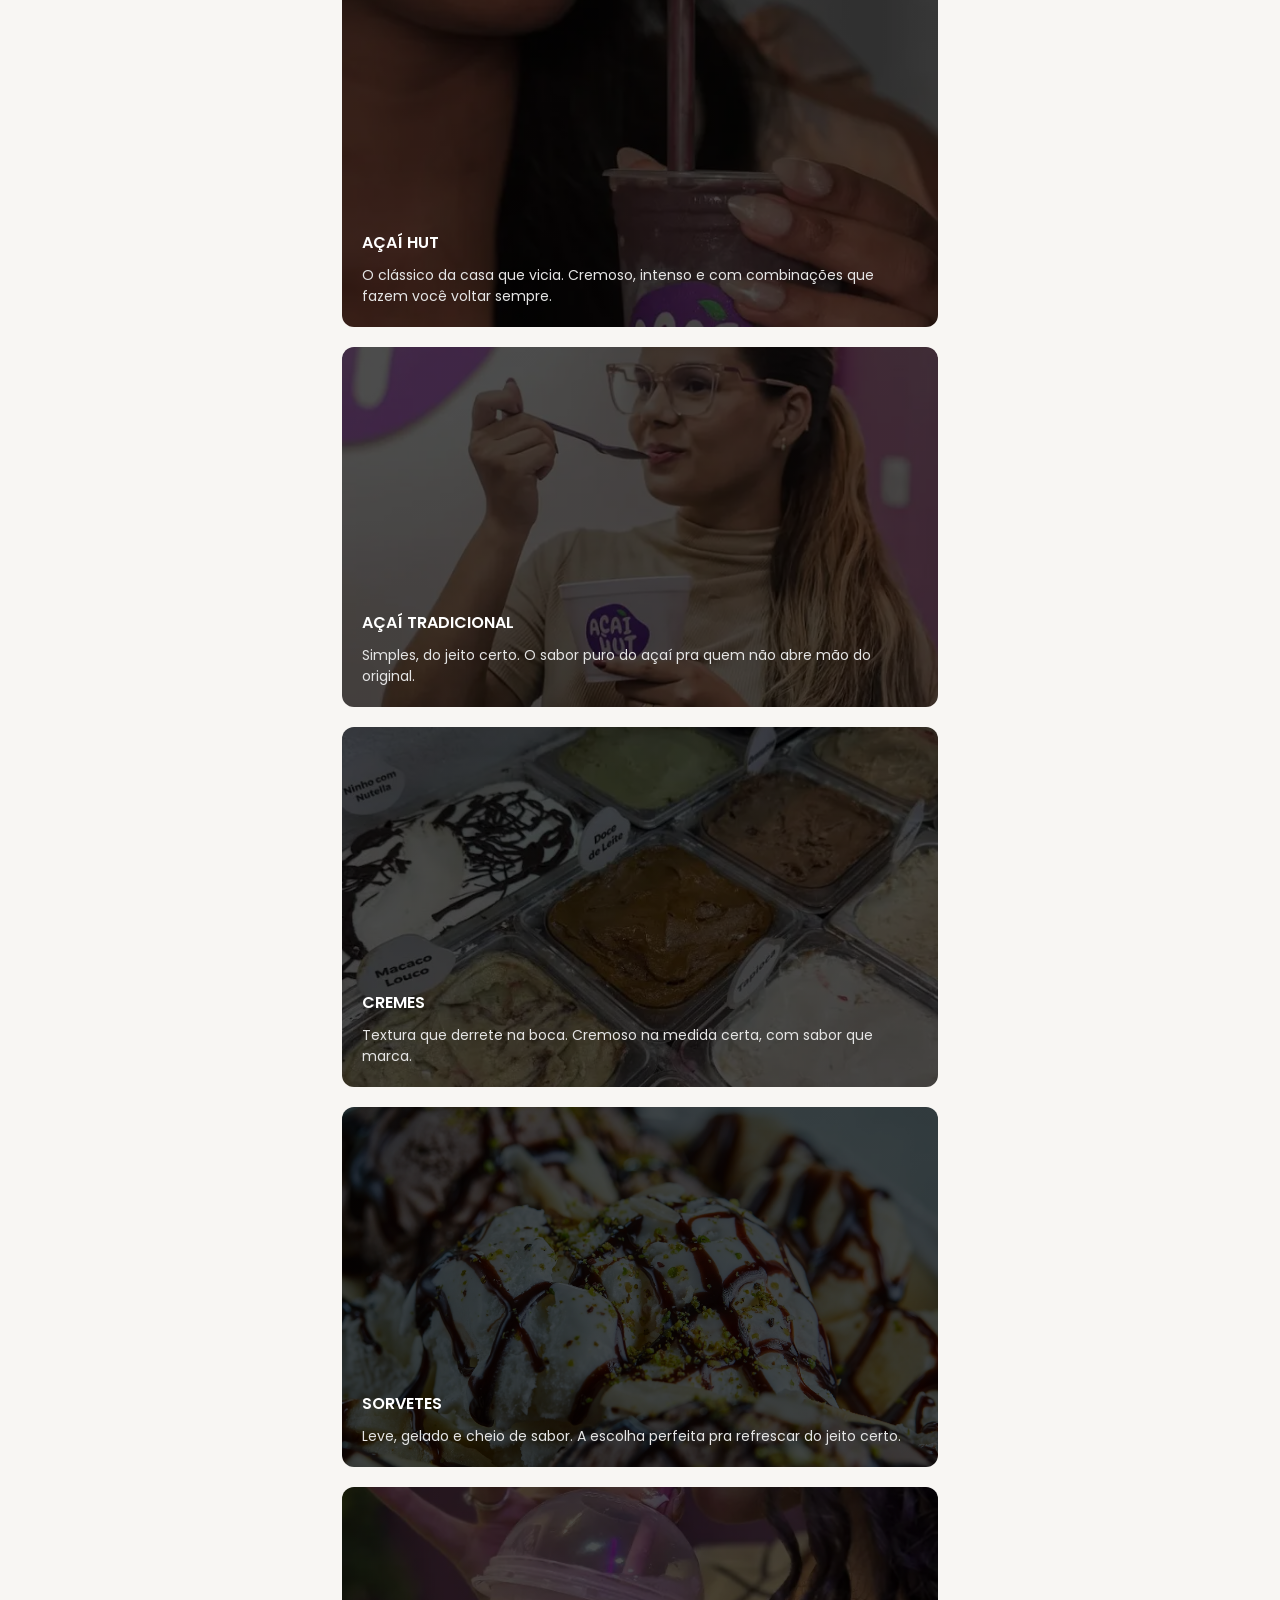
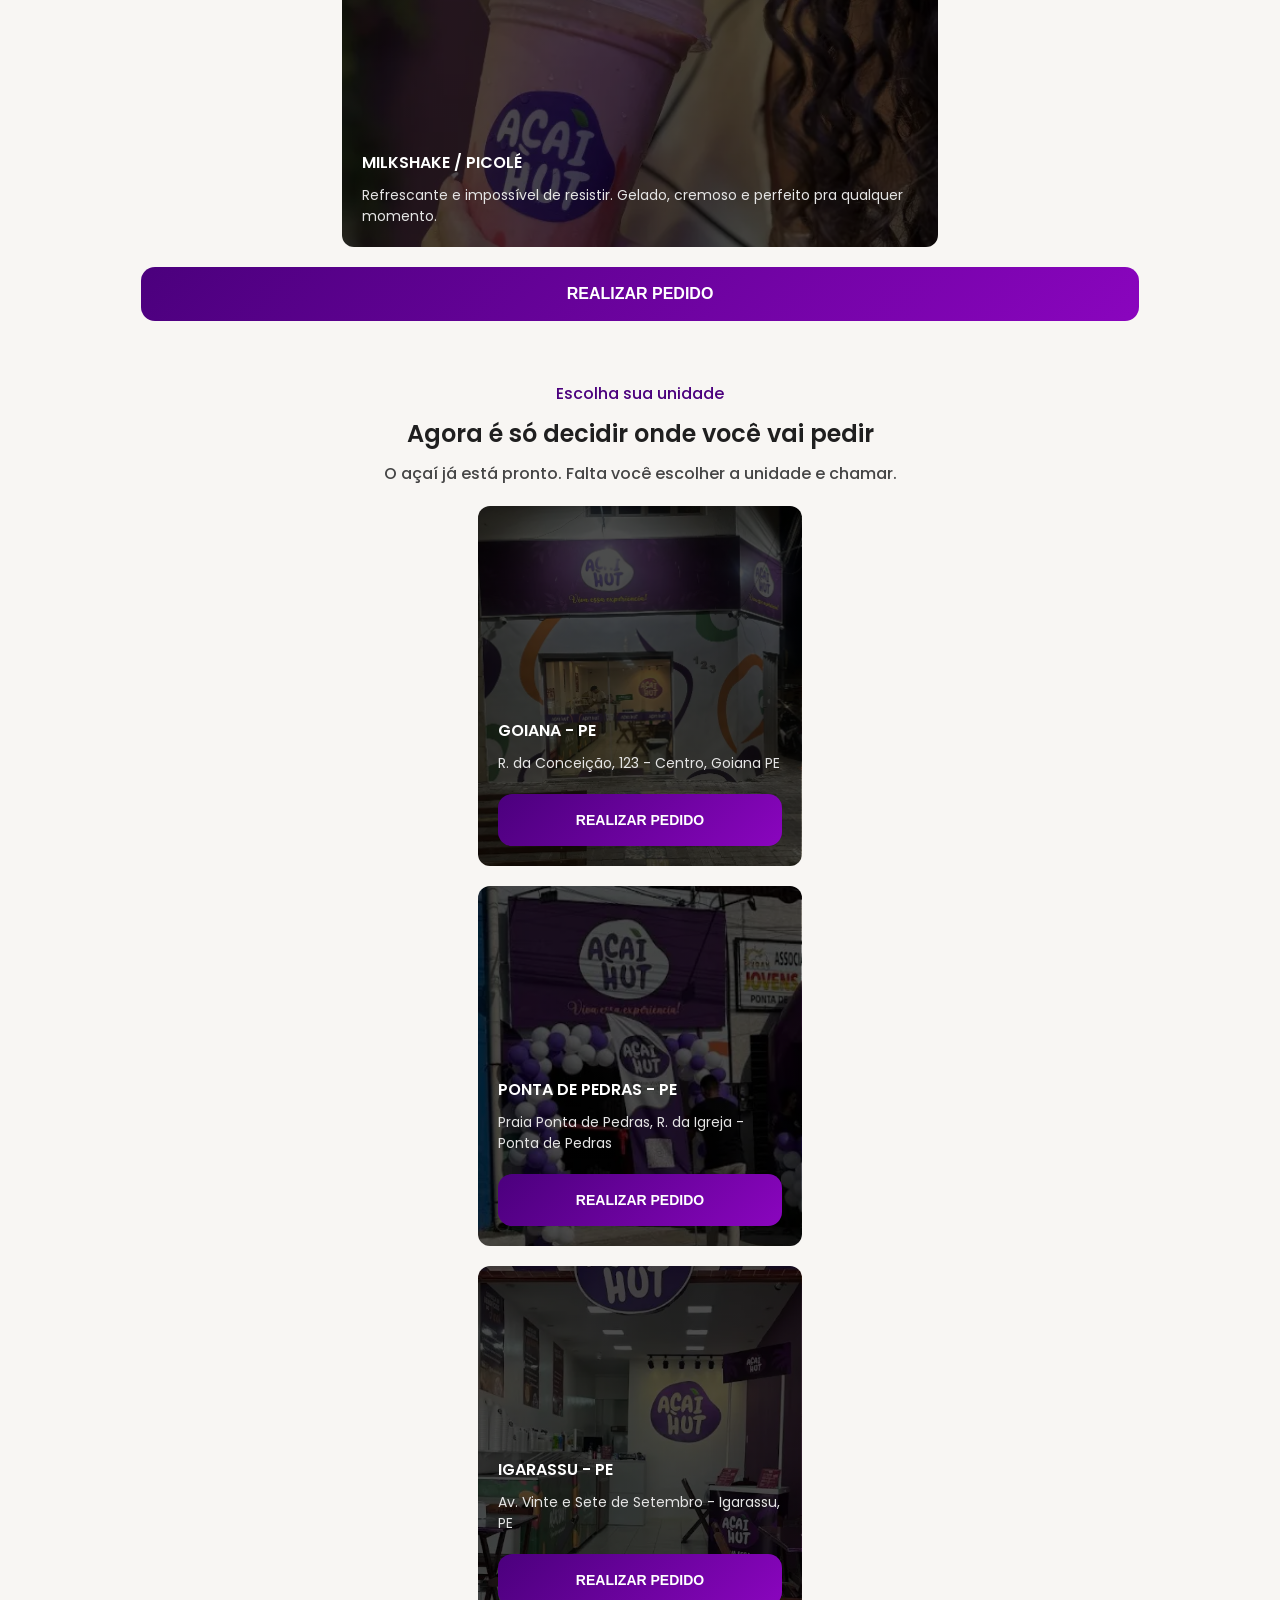
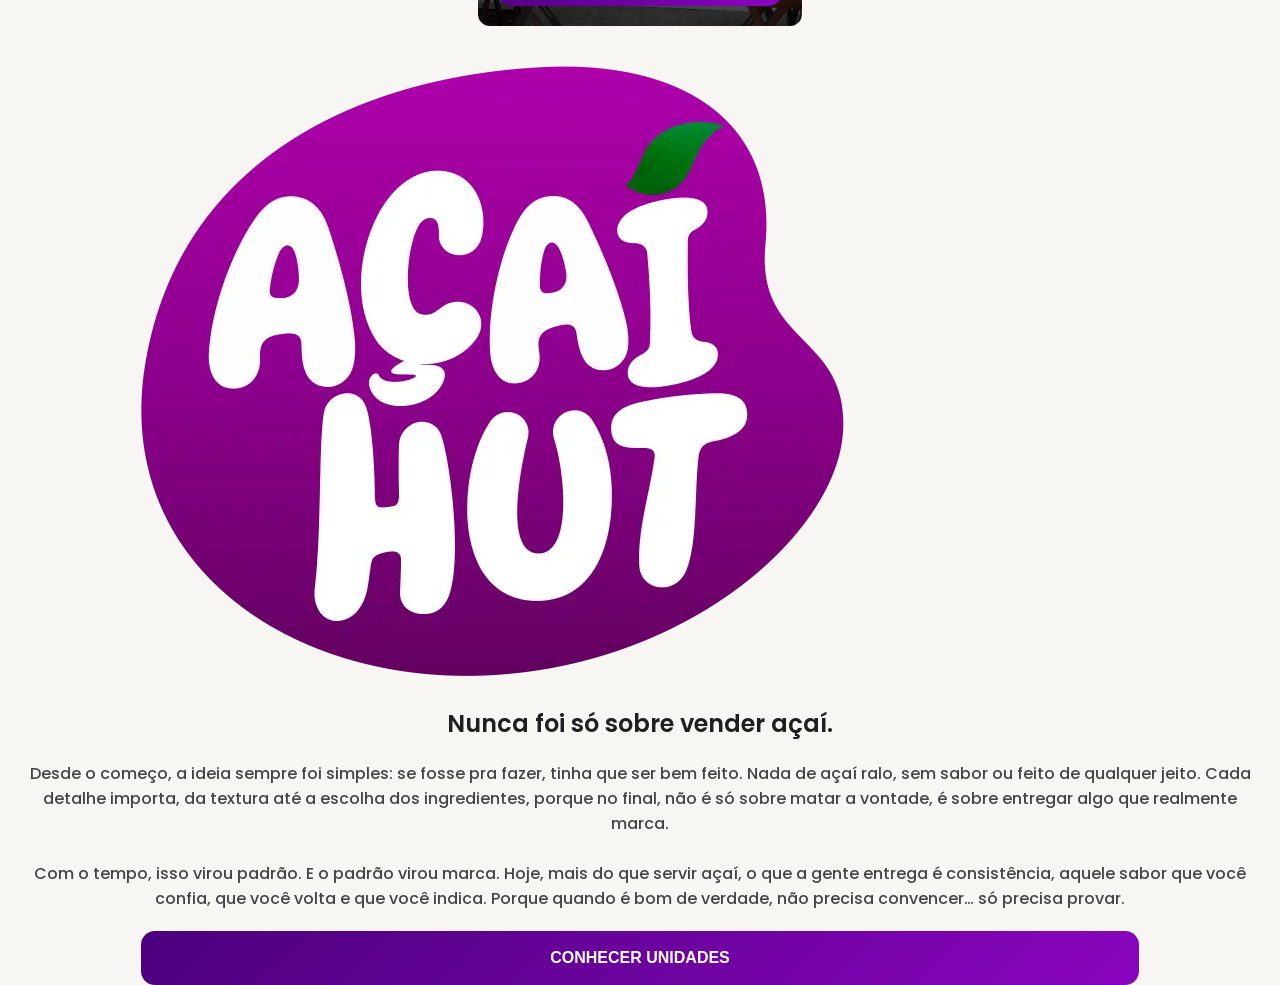
==== commit 2b22ff53: "feat: add button in locations section" ====
--- a/index.html
+++ b/index.html
@@ -149,22 +149,29 @@
                 <div class="unit" id="unit1">
                     <h3>GOIANA - PE</h3>
                     <p>R. da Conceição, 123 - Centro, Goiana PE</p>
+                    <div class="button">
+                        <button>REALIZAR PEDIDO</button>
+                    </div>
                 </div>
 
                 <div class="unit" id="unit2">
                     <h3>PONTA DE PEDRAS - PE</h3>
                     <p>Praia Ponta de Pedras, R. da Igreja - Ponta de Pedras</p>
+                    <div class="button">
+                        <button>REALIZAR PEDIDO</button>
+                    </div>
                 </div>
 
                 <div class="unit" id="unit3">
                     <h3>IGARASSU - PE</h3>
                     <p>Av. Vinte e Sete de Setembro - Igarassu, PE</p>
-                </div>
-            </div>
-
-            <div class="button">
-                <button>REALIZAR PEDIDO</button>
-            </div>
+                    <div class="button">
+                        <button>REALIZAR PEDIDO</button>
+                    </div>
+                </div>
+            </div>
+
+            
         </section>
 
         <section class="about">
--- a/styles/styles.css
+++ b/styles/styles.css
@@ -518,6 +518,68 @@
         .button {
             margin-top: 20px;
             width: 100%;
+            margin-top: 10px;
+            display: flex;
+            flex-direction: column;
+            align-items: center;
+            justify-content: center;
+
+            button {
+                width: 100%;
+                padding: 18px;
+                border-radius: 14px;
+                border: none;
+
+                font-size: 14px;
+                font-weight: bold;
+                color: var(--text-secondary);
+                background: var(--btn-gradient);
+            } 
+        }
+    }
+
+    .about {
+        padding: 0 16px;
+
+        margin-top: 40px;
+
+        display: flex;
+        flex-direction: column;
+        align-items: center;
+        justify-content: center;
+
+        .image {
+            width: 80%;
+
+            image {
+                width: 100%;
+            }
+        }
+
+        .title {
+            text-align: center;
+            margin-top: 30px;
+
+            h2 {
+                font-size: 24px;
+                font-weight: 600;
+                color: var(--text-primary);
+            }
+        }
+
+        .description {
+            margin-top: 20px;
+            p {
+                font-size: 16px;
+                font-weight: 500;
+                color: var(--text-tertiary);
+                text-align: center;
+            }
+        }
+
+        .button {
+            margin-top: 20px;
+            width: 100%;
             margin-top: 20px;
             display: flex;
             flex-direction: column;
@@ -537,66 +599,4 @@
             } 
         }
     }
-
-    .about {
-        padding: 0 16px;
-
-        margin-top: 40px;
-
-        display: flex;
-        flex-direction: column;
-        align-items: center;
-        justify-content: center;
-
-        .image {
-            width: 80%;
-
-            image {
-                width: 100%;
-            }
-        }
-
-        .title {
-            text-align: center;
-            margin-top: 30px;
-
-            h2 {
-                font-size: 24px;
-                font-weight: 600;
-                color: var(--text-primary);
-            }
-        }
-
-        .description {
-            margin-top: 20px;
-            p {
-                font-size: 16px;
-                font-weight: 500;
-                color: var(--text-tertiary);
-                text-align: center;
-            }
-        }
-
-        .button {
-            margin-top: 20px;
-            width: 100%;
-            margin-top: 20px;
-            display: flex;
-            flex-direction: column;
-            align-items: center;
-            justify-content: center;
-
-            button {
-                width: 80%;
-                padding: 18px 30px;
-                border-radius: 14px;
-                border: none;
-
-                font-size: 16px;
-                font-weight: bold;
-                color: var(--text-secondary);
-                background: var(--btn-gradient);
-            } 
-        }
-    }
 }
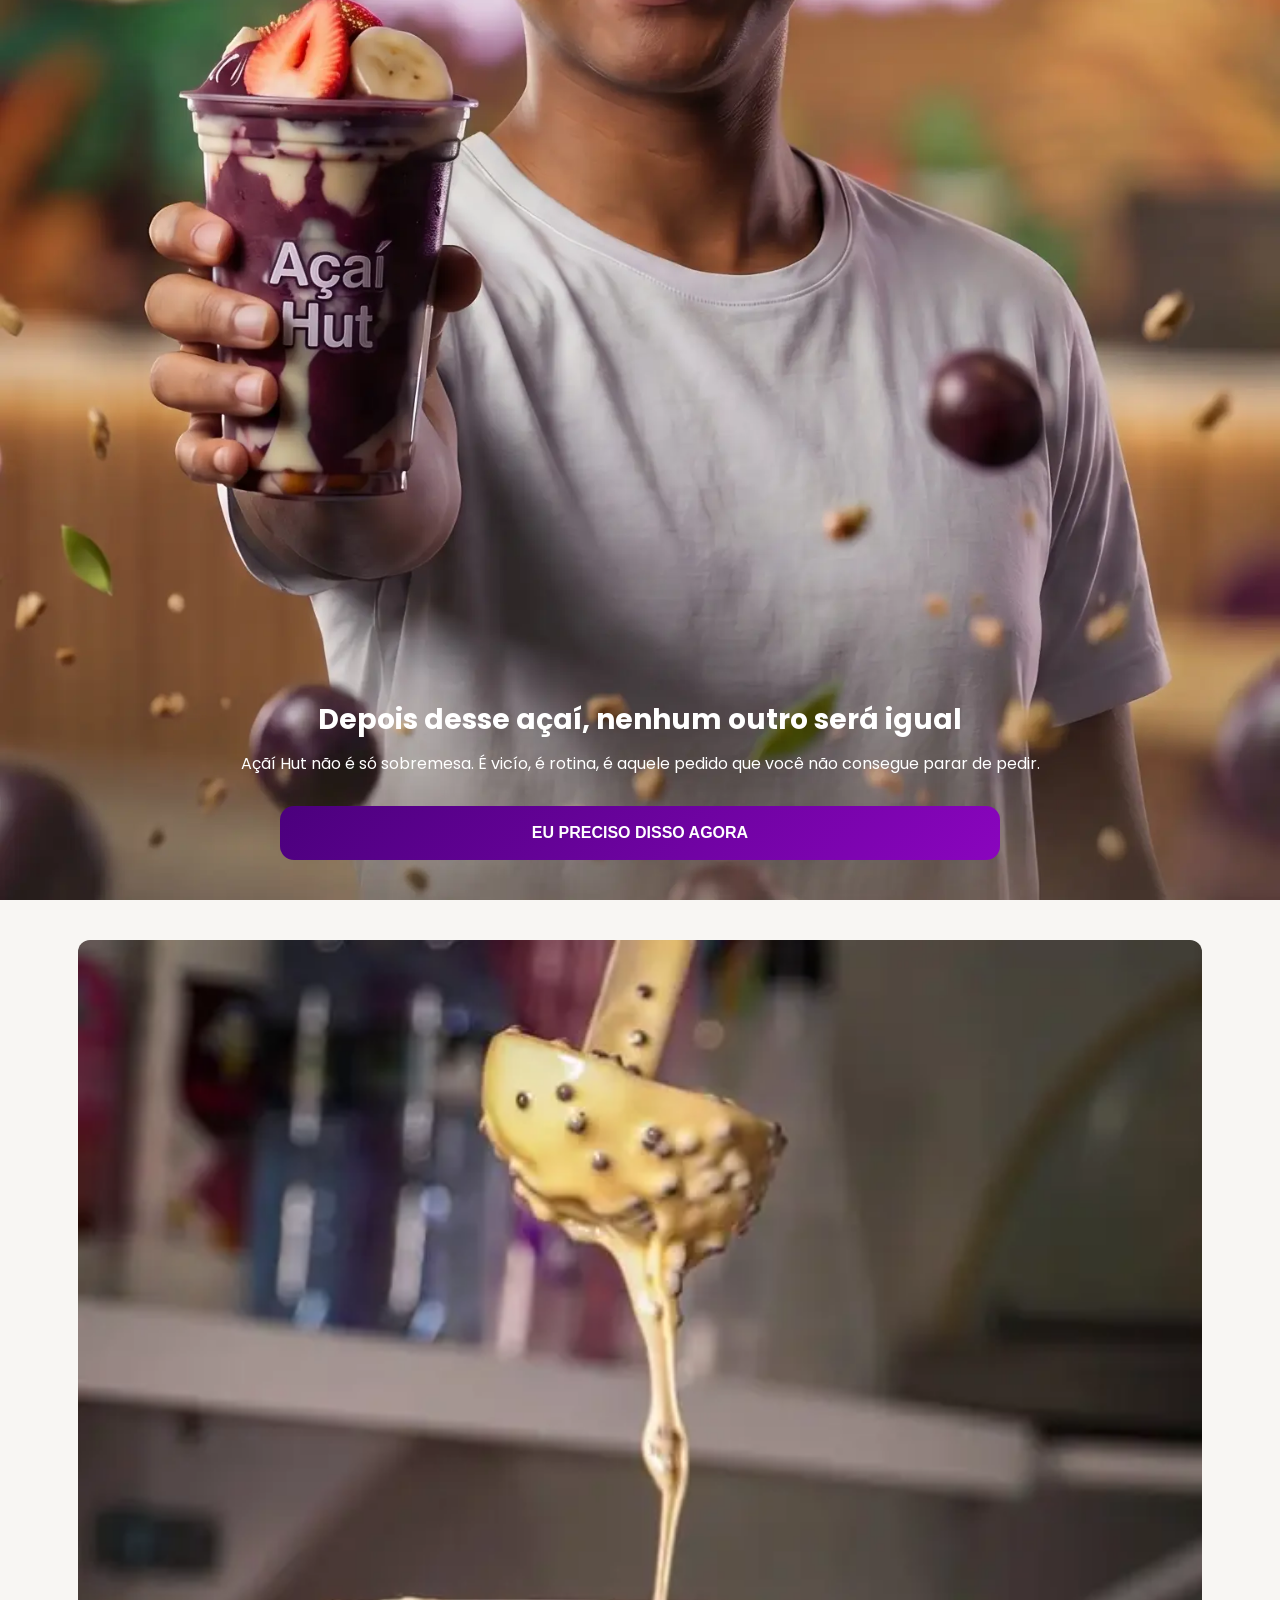
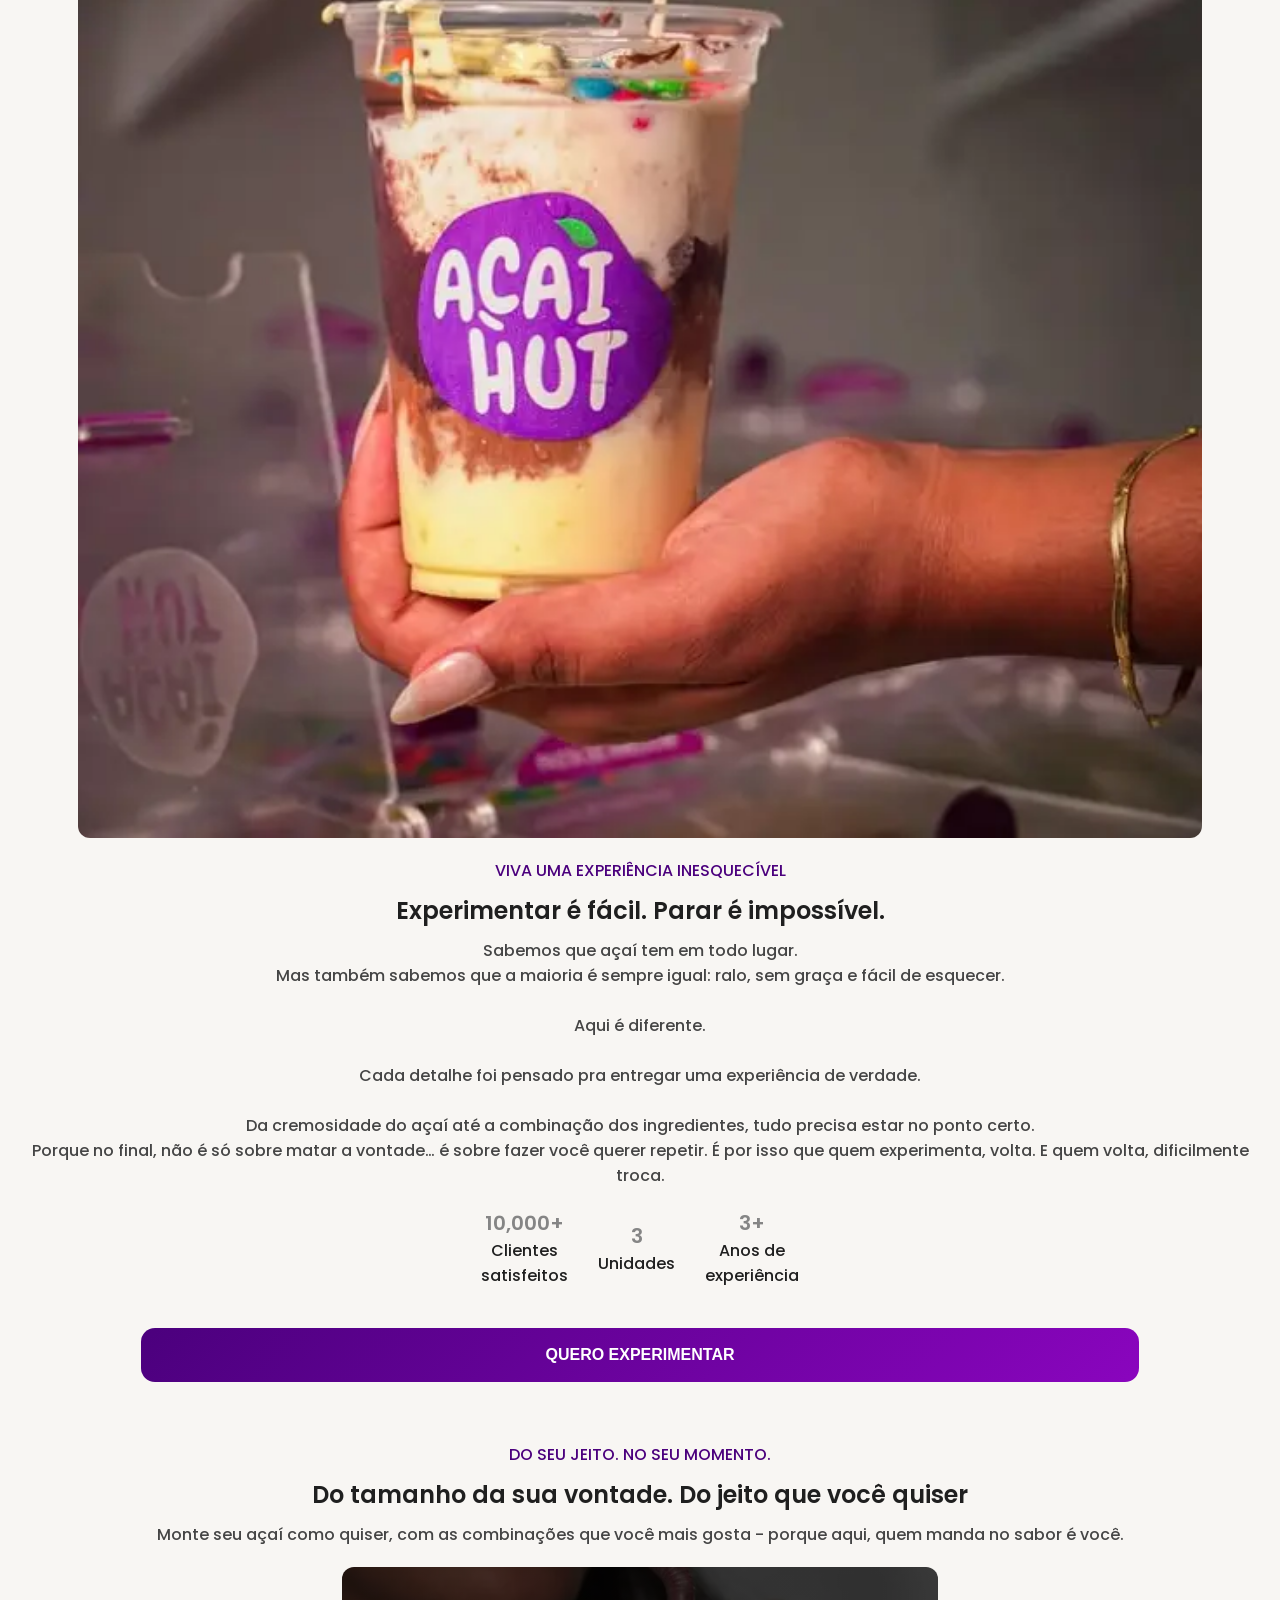
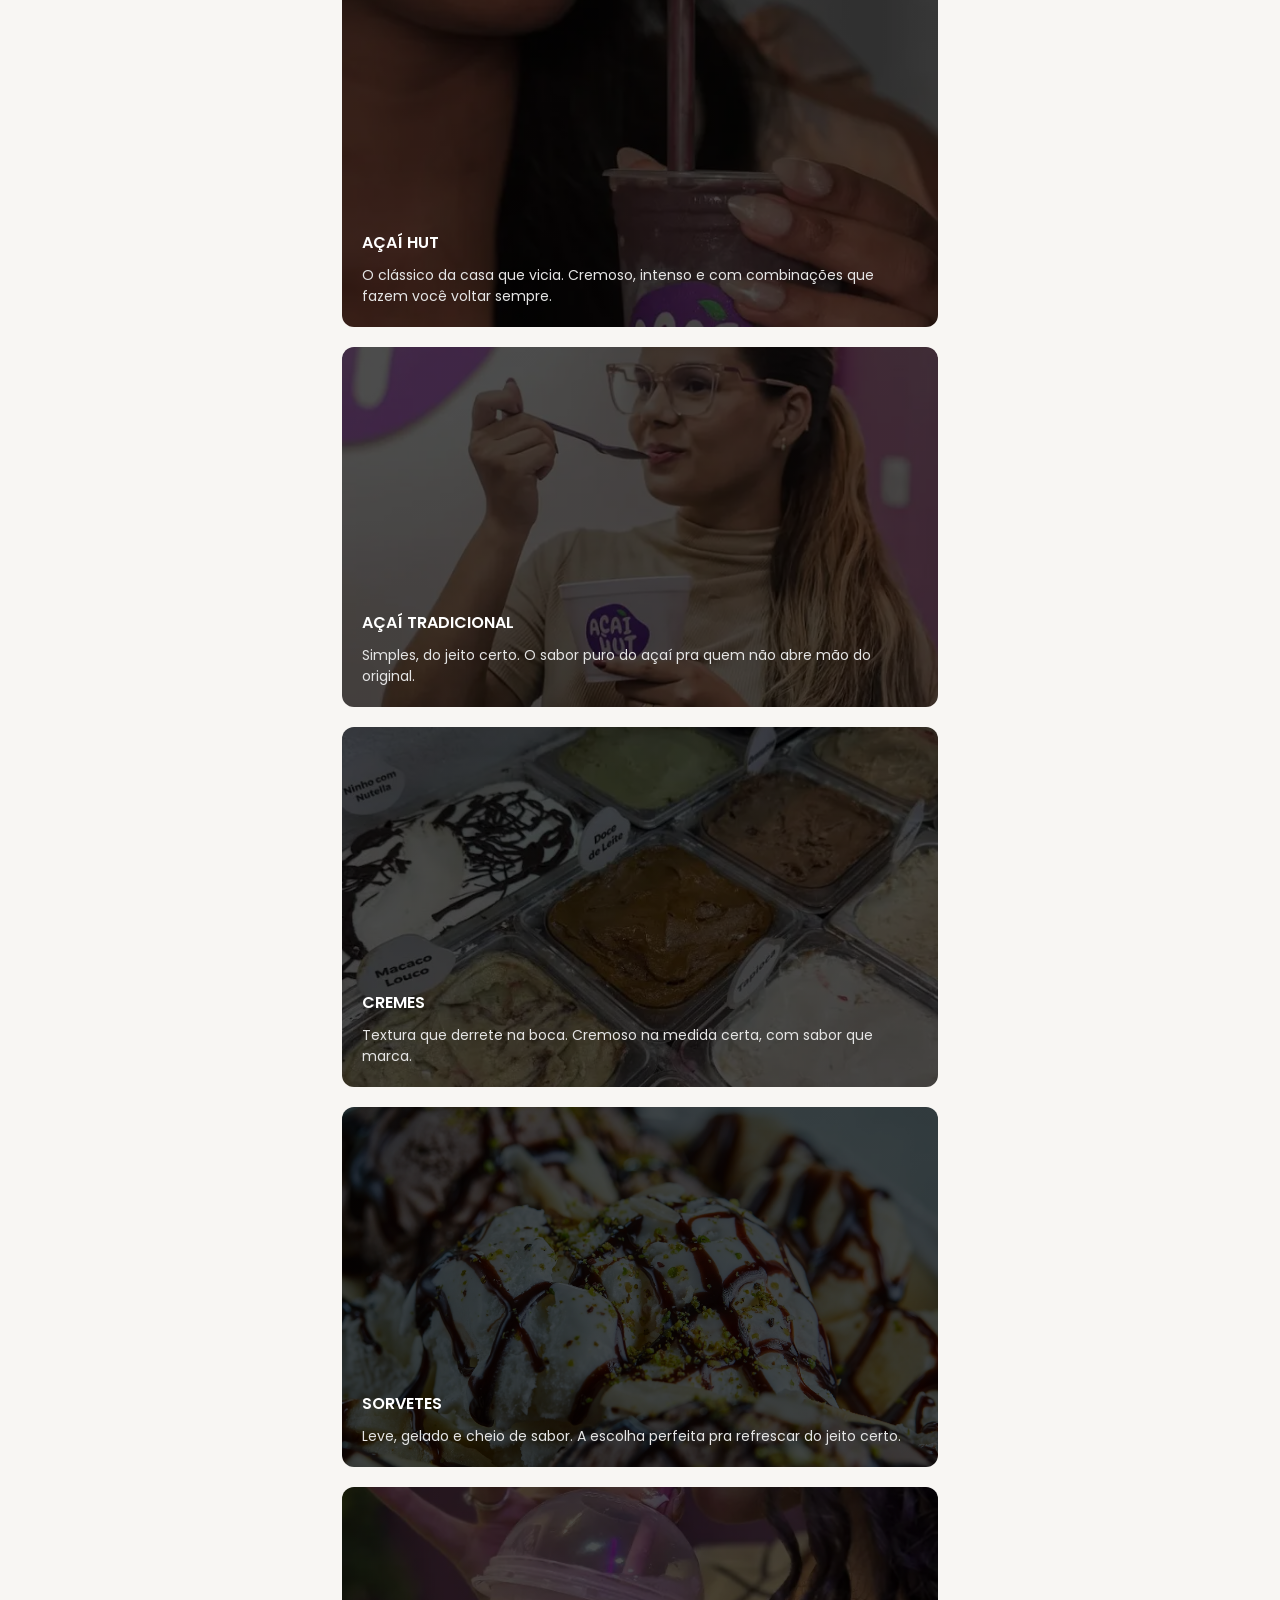
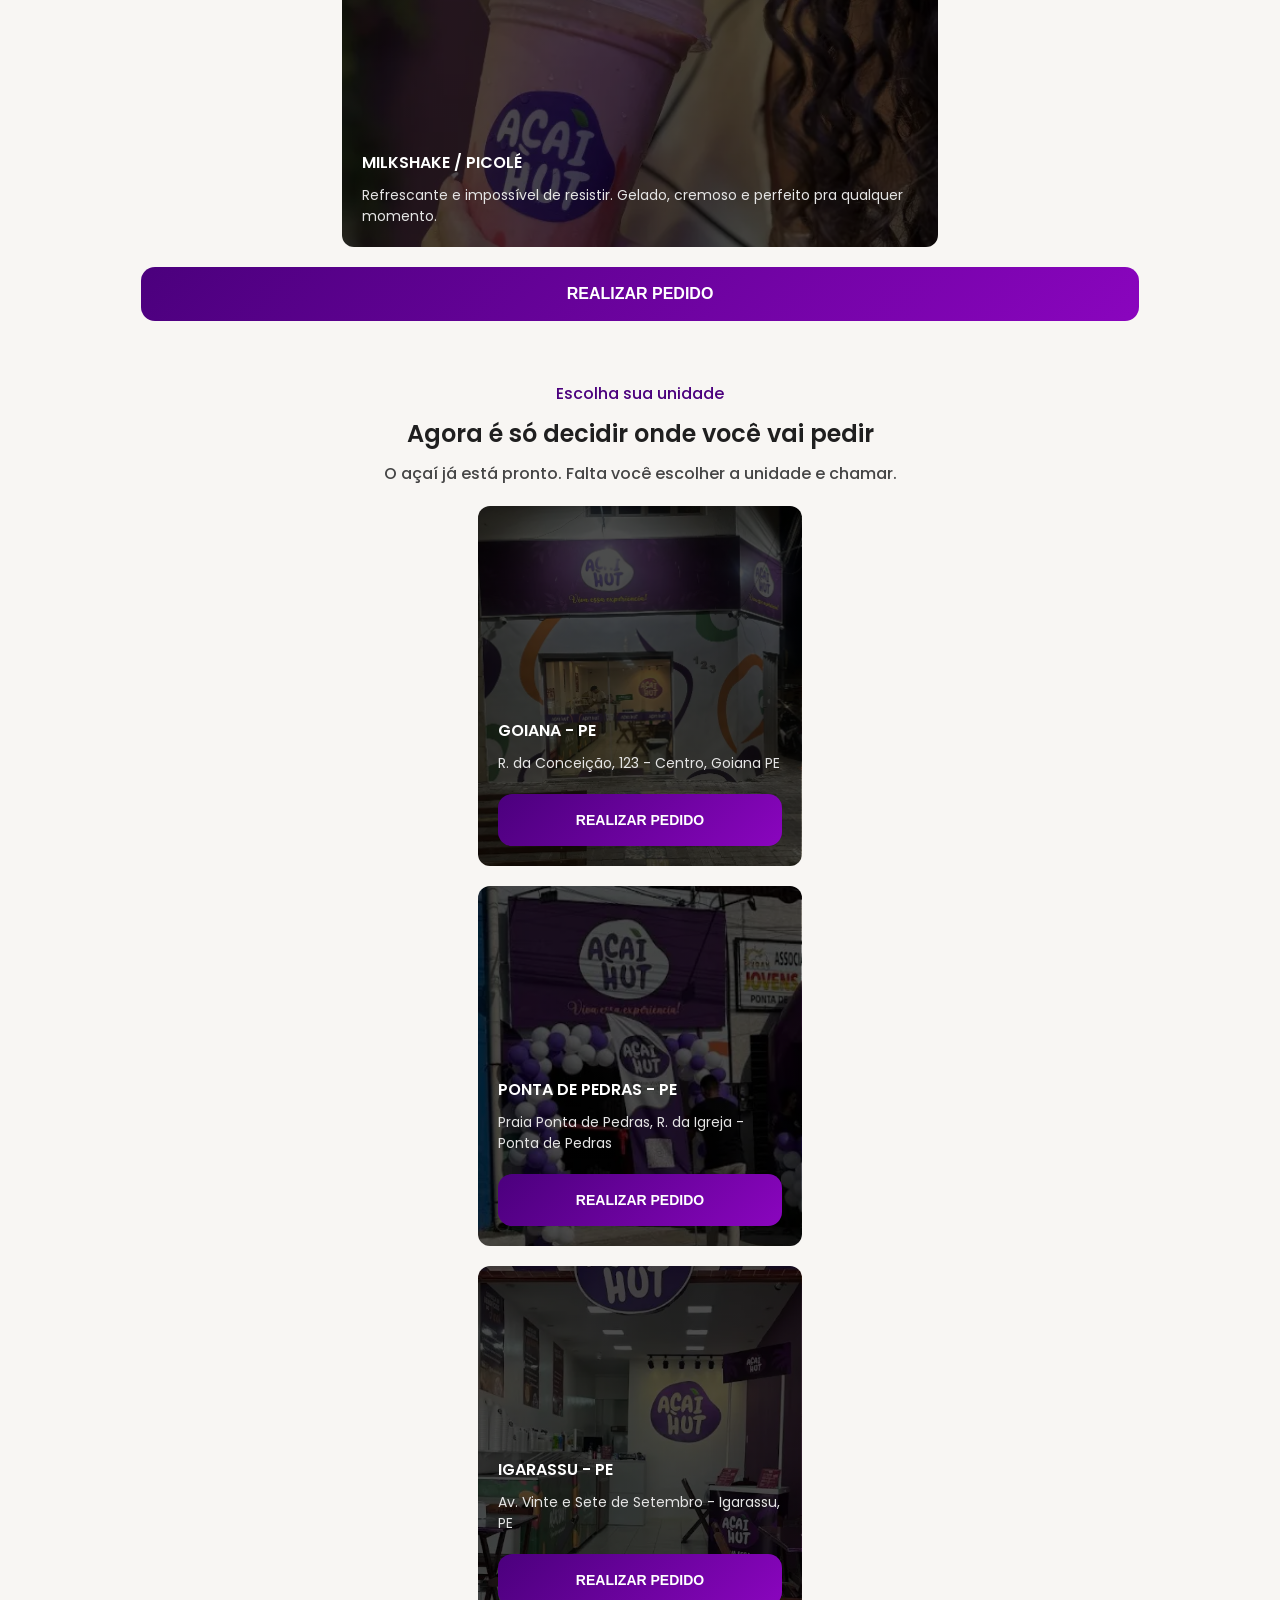
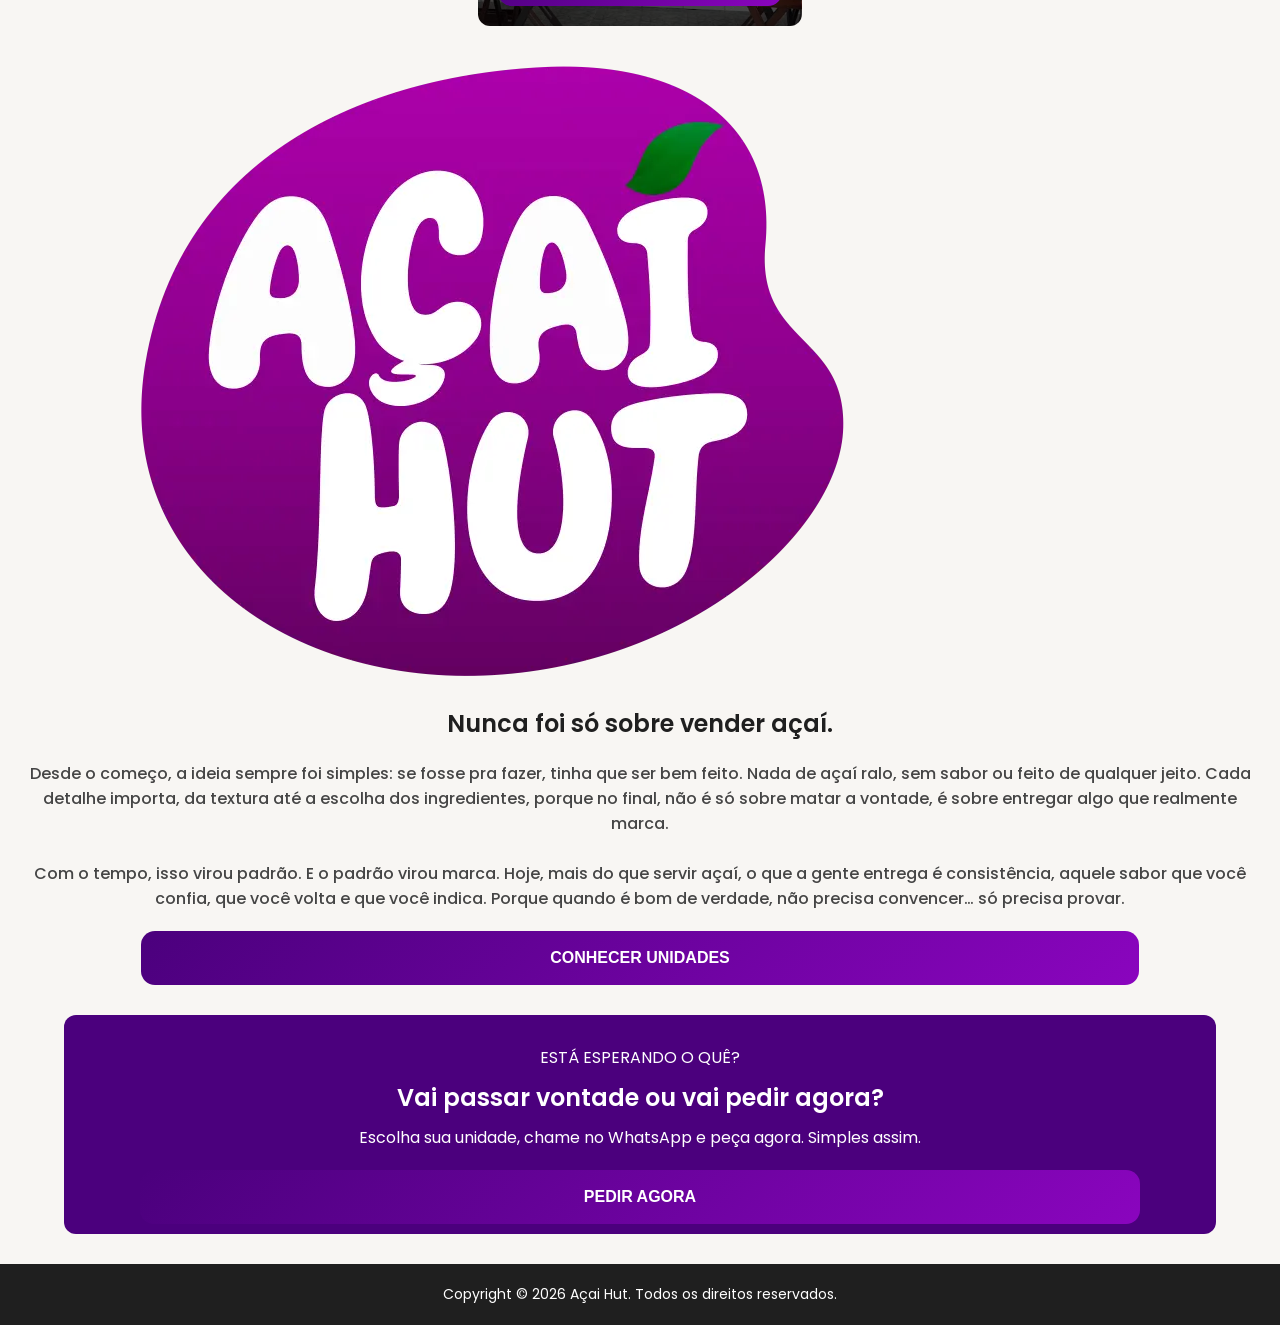
==== commit 2416c2ea: "feat: footer completed" ====
--- a/index.html
+++ b/index.html
@@ -195,7 +195,23 @@
                 <button>CONHECER UNIDADES</button>
             </div>
         </section>
+
+        <section class="cta">
+            <div class="title">
+                <p>ESTÁ ESPERANDO O QUÊ?</p>
+                <h2>Vai passar vontade ou vai pedir agora?</h2>
+                <p>Escolha sua unidade, chame no WhatsApp e peça agora. Simples assim.</p>
+            </div>
+
+            <div class="button">
+                <button>PEDIR AGORA</button>
+            </div>
+        </section>
     </main>
+
+    <footer>
+        <p>Copyright © 2026 Açai Hut. Todos os direitos reservados.</p>
+    </footer>
 
     <script src="./script.js"></script>
 </body>
--- a/styles/styles.css
+++ b/styles/styles.css
@@ -170,32 +170,42 @@
             text-align: center;
             gap: 10px;
             color: var(--text-tertiary);
-        }
-
-        .title h1 {
-            font-size: 28px;
-            font-weight: bold;
-
-            color: var(--text-secondary);
-        }
-
-        .title p:last-of-type {
-            font-size: 16px;
-            font-weight: 400;
-
-            color: var(--text-secondary);
-        }
-
-        .title button {
-            margin-top: 10px;
-            width: 100%;
-            padding: 18px 30px;
-            border-radius: 14px;
-
-            font-size: 16px;
-            font-weight: bold;
-            color: var(--text-secondary);
-            background: var(--btn-gradient);
+
+            h1 {
+                font-size: 28px;
+                font-weight: bold;
+
+                color: var(--text-secondary);
+            }
+
+            p:last-of-type {
+                font-size: 16px;
+                font-weight: 400;
+    
+                color: var(--text-secondary);
+            }
+
+            .button {
+                margin-top: 20px;
+                width: 100%;
+                margin-top: 20px;
+                display: flex;
+                flex-direction: column;
+                align-items: center;
+                justify-content: center;
+    
+                button {
+                    width: 90%;
+                    padding: 18px 0 ;
+                    border-radius: 14px;
+                    border: none;
+    
+                    font-size: 16px;
+                    font-weight: bold;
+                    color: var(--text-secondary);
+                    background: var(--btn-gradient);
+                }  
+            }
         }
     }
 
@@ -285,7 +295,7 @@
 
             button {
                 width: 80%;
-                padding: 18px 30px;
+                padding: 18px 0;
                 border-radius: 14px;
                 border: none;
 
@@ -413,7 +423,7 @@
 
             button {
                 width: 80%;
-                padding: 18px 30px;
+                padding: 18px 0;
                 border-radius: 14px;
                 border: none;
 
@@ -526,7 +536,7 @@
 
             button {
                 width: 100%;
-                padding: 18px;
+                padding: 18px 0;
                 border-radius: 14px;
                 border: none;
 
@@ -588,7 +598,7 @@
 
             button {
                 width: 80%;
-                padding: 18px 30px;
+                padding: 18px 0;
                 border-radius: 14px;
                 border: none;
 
@@ -599,4 +609,73 @@
             } 
         }
     }
+
+    .cta {
+        width: 90%;
+        background-color: var(--text-detail);
+        padding: 10px 20px;
+        border-radius: 12px;
+        margin: 30px auto;
+        text-align: center;
+
+        .title {
+            text-align: center;
+            margin-top: 20px;
+            display: flex;
+            flex-direction: column;
+            gap: 10px;
+
+            p:first-of-type {
+                font-size: 16px;
+                font-weight: 400;
+                color: var(--text-secondary);
+            }
+
+            h2 {
+                font-size: 24px;
+                font-weight: 600;
+                color: var(--text-secondary);
+            }
+
+            p:last-of-type {
+                font-size: 16px;
+                font-weight: 400;
+                color: var(--text-secondary);
+            }
+        }
+
+        .button {
+            margin-top: 20px;
+            width: 100%;
+            margin-top: 20px;
+            display: flex;
+            flex-direction: column;
+            align-items: center;
+            justify-content: center;
+
+            button {
+                width: 90%;
+                padding: 18px 0 ;
+                border-radius: 14px;
+                border: none;
+
+                font-size: 16px;
+                font-weight: bold;
+                color: var(--text-secondary);
+                background: var(--btn-gradient);
+            }  
+        }
+    }
+}
+
+footer {
+    background-color: var(--footer-bg);
+    padding: 20px;
+
+    p {
+        font-size: 14px;
+        font-weight: 400;
+        color: var(--text-secondary);
+        text-align: center;
+    }
 }
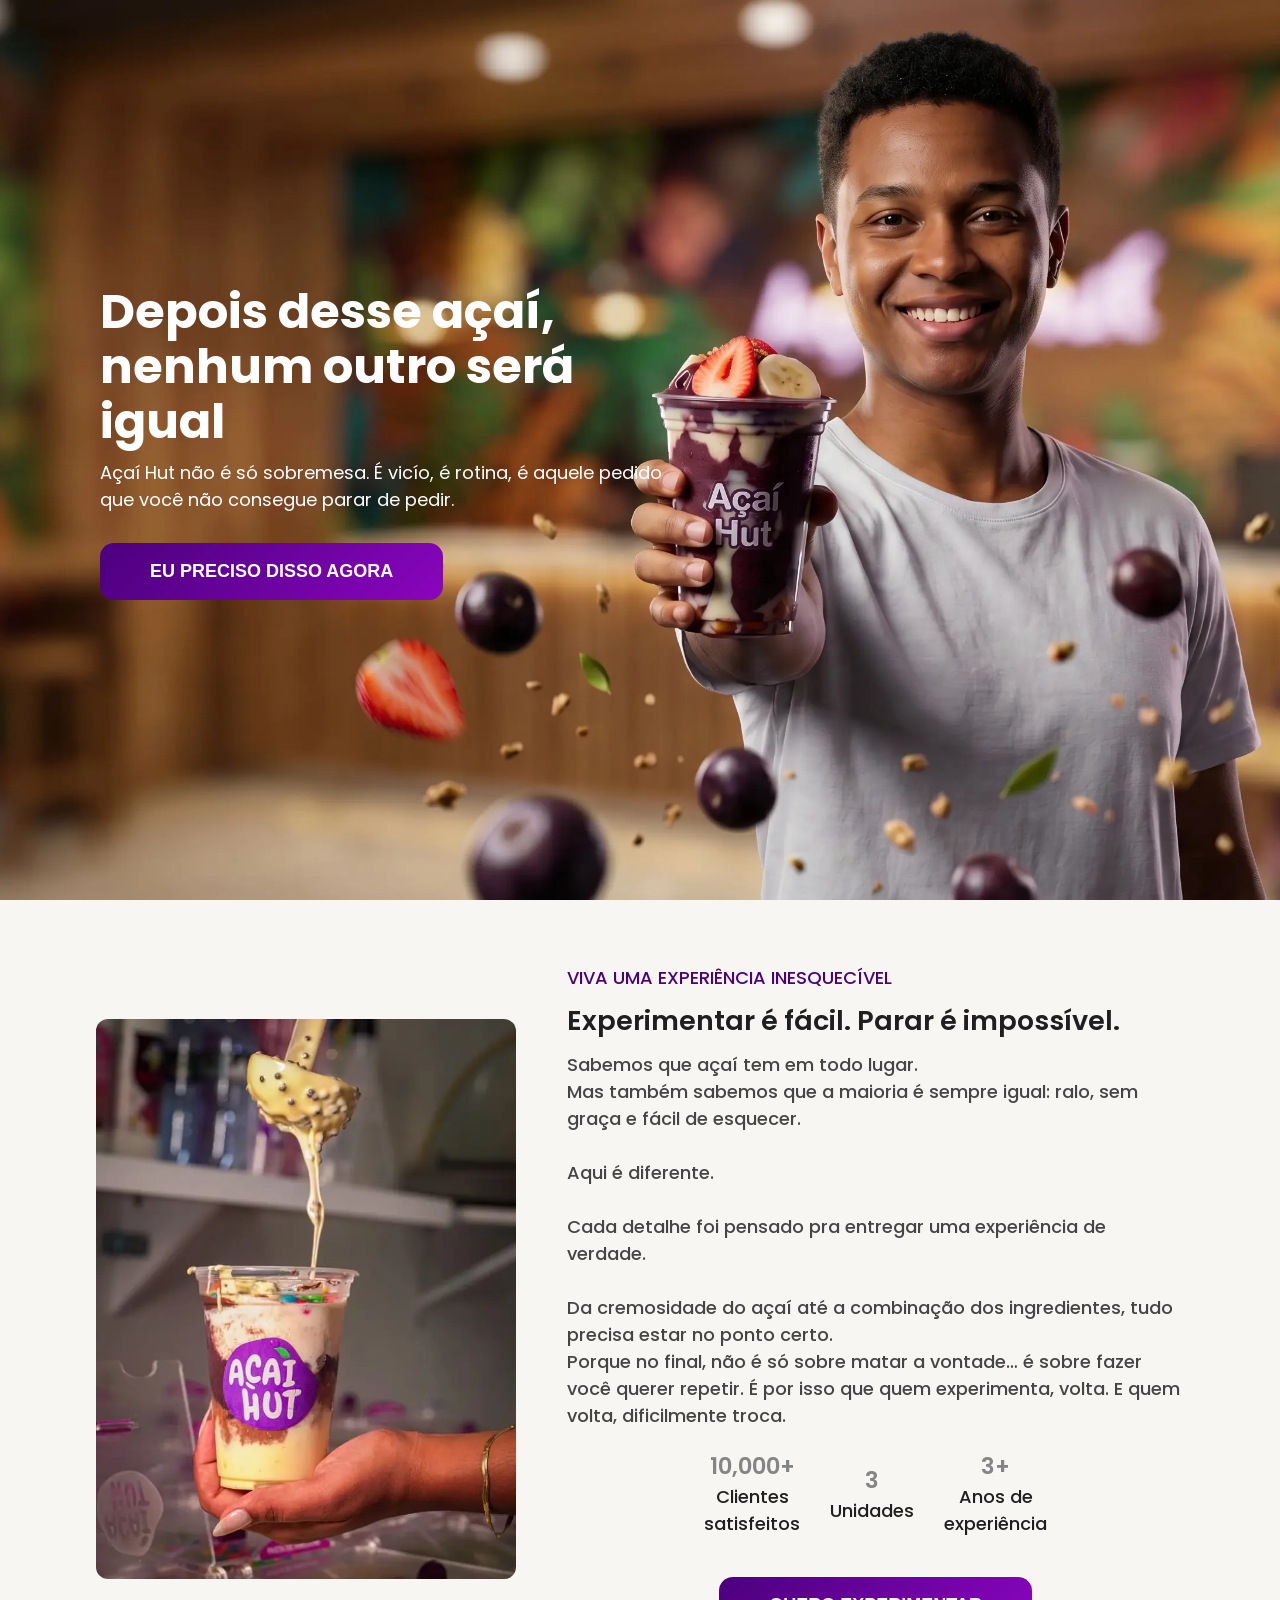
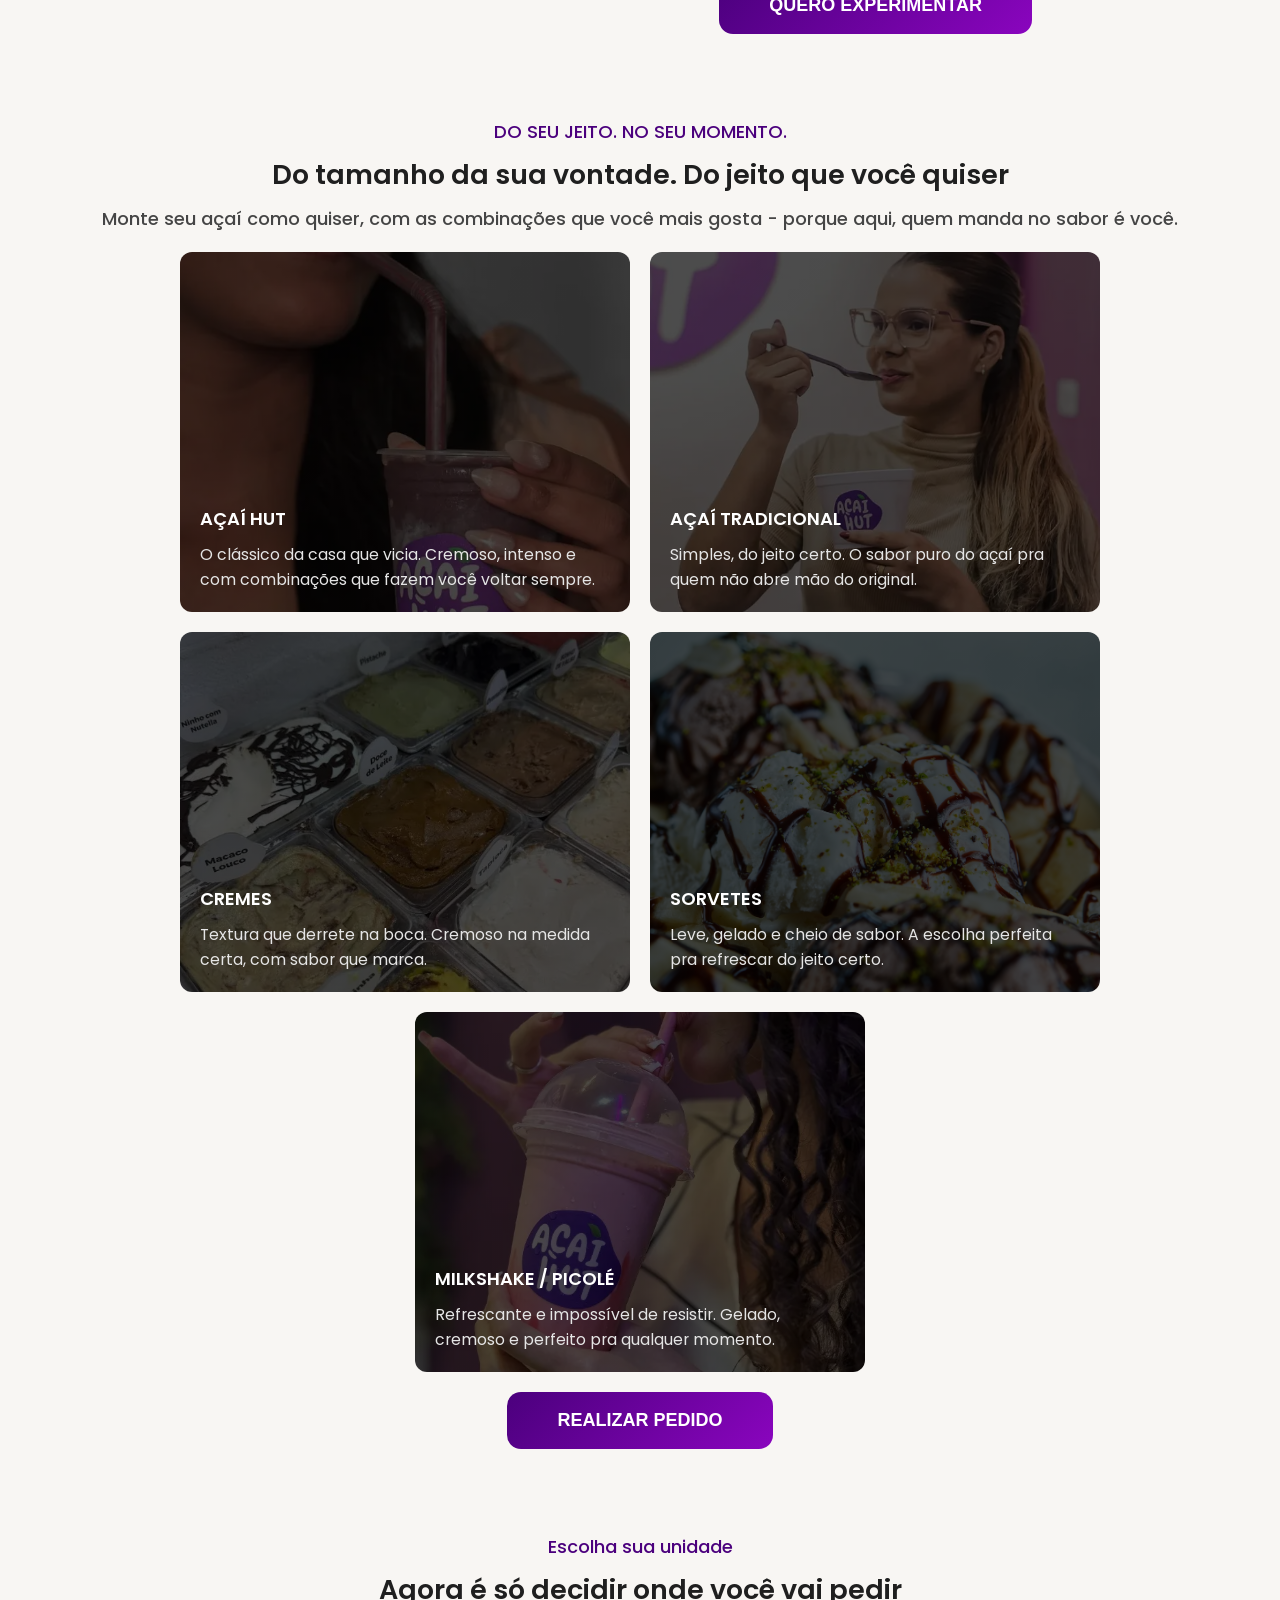
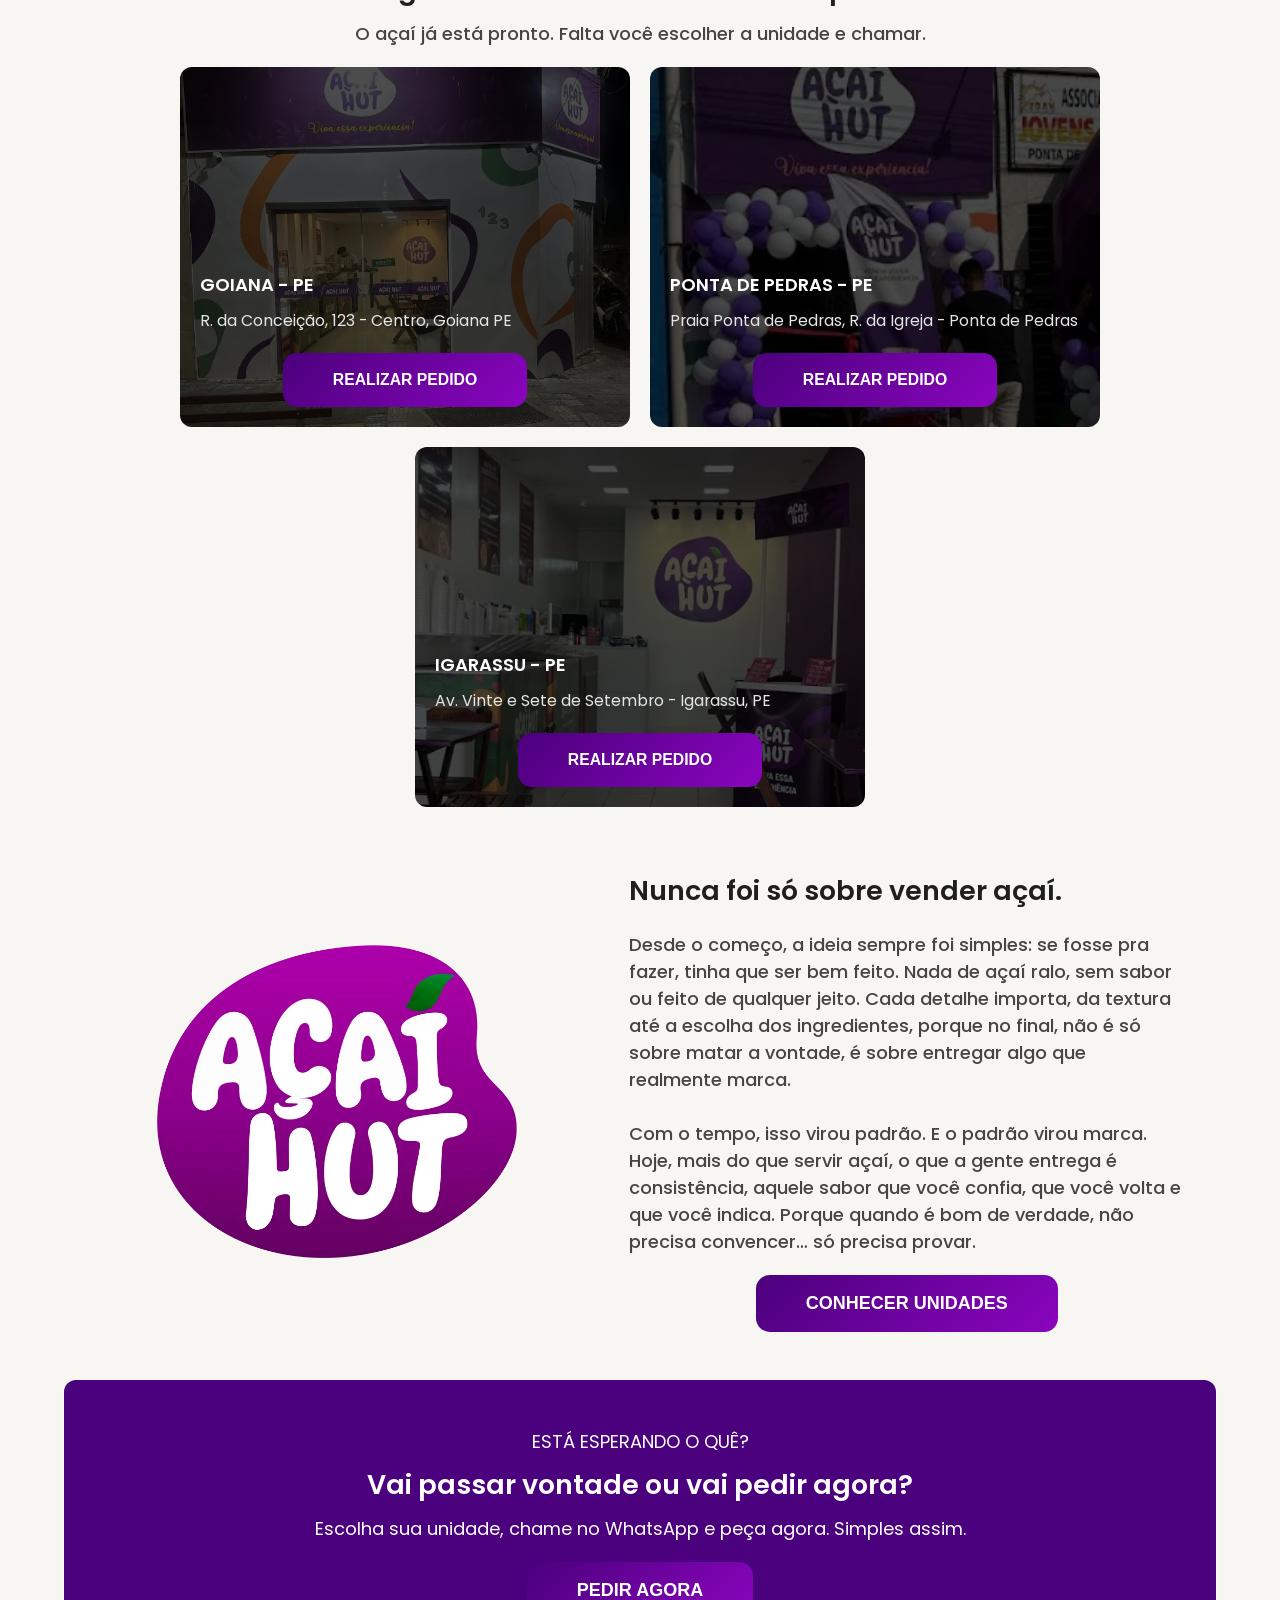
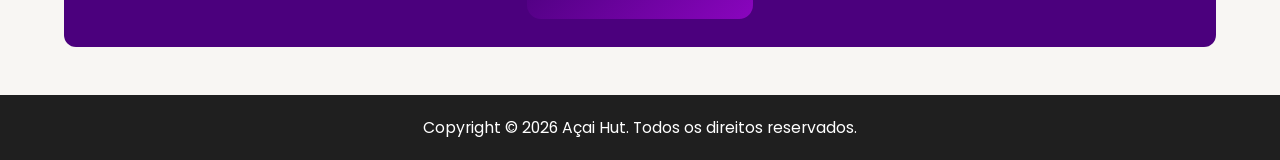
==== commit 4097f9ec: "fix: responsiveness for all" ====
--- a/index.html
+++ b/index.html
@@ -41,9 +41,9 @@
     <main>
         <section class="hero">
             <div class="title">
-                <h1>Depois desse açaí, nenhum outro será igual</h1>
-
-                <p>Açãí Hut não é só sobremesa. É vicío, é rotina, é aquele pedido que você não consegue parar de pedir.</p>
+                <h1>Depois desse açaí,<br>nenhum outro será igual</h1>
+
+                <p>Açaí Hut não é só sobremesa. É vicío, é rotina, é aquele pedido que você não consegue parar de pedir.</p>
                 
                 <div class="button">
                     <button>EU PRECISO DISSO AGORA</button>
--- a/styles/global.css
+++ b/styles/global.css
@@ -1,3 +1,7 @@
+html {
+    font-size: 16px;
+}
+
 * {
     margin: 0;
     padding: 0;
@@ -36,8 +40,54 @@
     display: block;
 }
 
+@keyframes button-shine-sweep {
+
+    0% {
+        transform: translateX(-140%) skewX(-14deg);
+    }
+
+    100% {
+        transform: translateX(260%) skewX(-14deg);
+    }
+
+}
+
 button {
     border: none;
     background-color: var(--btn-gradient);
     cursor: pointer;
+}
+
+button:not(#mobileMenuToggle) {
+    position: relative;
+    overflow: hidden;
+}
+
+button:not(#mobileMenuToggle)::before {
+    content: "";
+    position: absolute;
+    top: -20%;
+    left: 0;
+    width: 45%;
+    height: 140%;
+    background: linear-gradient(
+        95deg,
+        rgba(255, 255, 255, 0) 0%,
+        rgba(255, 255, 255, 0.06) 42%,
+        rgba(255, 255, 255, 0.18) 50%,
+        rgba(255, 255, 255, 0.06) 58%,
+        rgba(255, 255, 255, 0) 100%
+    );
+    transform: translateX(-140%) skewX(-14deg);
+    animation: button-shine-sweep 3.2s ease-in-out infinite;
+    pointer-events: none;
+}
+
+@media (prefers-reduced-motion: reduce) {
+
+    button:not(#mobileMenuToggle)::before {
+        animation: none;
+        display: none;
+    }
+
 }
--- a/styles/styles.css
+++ b/styles/styles.css
@@ -43,7 +43,7 @@
 
     .links a {
         text-decoration: none;
-        font-size: 18px;
+        font-size: 1.125rem;
         font-weight: 600;
         color: var(--text-secondary);
     }
@@ -67,7 +67,7 @@
         border-radius: 14px;
         border: none;
 
-        font-size: 16px;
+        font-size: 1rem;
         font-weight: bold;
         color: var(--text-secondary);
         background: var(--btn-gradient);
@@ -125,7 +125,7 @@
         }
 
         .links a {
-            font-size: 16px;
+            font-size: 1rem;
             font-weight: 500;
             color: var(--text-primary);
         }
@@ -139,7 +139,7 @@
         .button button {
             width: auto;
             padding: 12px 18px;
-            font-size: 14px;
+            font-size: 0.875rem;
         }
 
         .mobile-menu {
@@ -172,14 +172,14 @@
             color: var(--text-tertiary);
 
             h1 {
-                font-size: 28px;
+                font-size: 1.75rem;
                 font-weight: bold;
 
                 color: var(--text-secondary);
             }
 
             p:last-of-type {
-                font-size: 16px;
+                font-size: 1rem;
                 font-weight: 400;
     
                 color: var(--text-secondary);
@@ -200,7 +200,7 @@
                     border-radius: 14px;
                     border: none;
     
-                    font-size: 16px;
+                    font-size: 1rem;
                     font-weight: bold;
                     color: var(--text-secondary);
                     background: var(--btn-gradient);
@@ -212,7 +212,7 @@
     .differencials {
         padding: 0 16px;
 
-        margin-top: 40px;
+        margin-top: 64px;
 
         display: flex;
         flex-direction: column;
@@ -242,19 +242,19 @@
                 gap: 10px;
 
                 p:first-of-type {
-                    font-size: 16px;
+                    font-size: 1rem;
                     font-weight: 500;
                     color: var(--text-detail);
                 }
 
                 h2 {
-                    font-size: 24px;
+                    font-size: 1.5rem;
                     font-weight: 600;
                     color: var(--text-primary);
                 }
 
                 p:last-of-type {
-                    font-size: 16px;
+                    font-size: 1rem;
                     font-weight: 500;
                     color: var(--text-tertiary);
                 }
@@ -271,13 +271,13 @@
 
             .info {
                 span {
-                    font-size: 20px;
+                    font-size: 1.25rem;
                     font-weight: 600;
                     color: var(--text-quaternary);
                 }
 
                 p {
-                    font-size: 16px;
+                    font-size: 1rem;
                     font-weight: 500;
                     color: var(--text-primary);
                 }
@@ -299,7 +299,7 @@
                 border-radius: 14px;
                 border: none;
 
-                font-size: 16px;
+                font-size: 1rem;
                 font-weight: bold;
                 color: var(--text-secondary);
                 background: var(--btn-gradient);
@@ -310,7 +310,7 @@
     .products {
         padding: 0 16px;
 
-        margin-top: 40px;
+        margin-top: 64px;
 
         display: flex;
         flex-direction: column;
@@ -325,19 +325,19 @@
             gap: 10px;
 
             p:first-of-type {
-                font-size: 16px;
+                font-size: 1rem;
                 font-weight: 500;
                 color: var(--text-detail);
             }
 
             h2 {
-                font-size: 24px;
+                font-size: 1.5rem;
                 font-weight: 600;
                 color: var(--text-primary);
             }
 
             p:last-of-type {
-                font-size: 16px;
+                font-size: 1rem;
                 font-weight: 500;
                 color: var(--text-tertiary);
             }
@@ -353,6 +353,7 @@
             
             .type {
                 width: 80%;
+                max-width: 100%;
                 height: 40vh;
                 border-radius: 12px;
 
@@ -363,13 +364,13 @@
                 padding: 20px;
 
                 h3 {
-                    font-size: 16px;
+                    font-size: 1rem;
                     color: var(--text-secondary);
                     font-weight: 600;
                 }
 
                 p {
-                    font-size: 14px;
+                    font-size: 0.875rem;
                     color: var(--text-quinary);
                     font-weight: 400;
                 }
@@ -427,7 +428,7 @@
                 border-radius: 14px;
                 border: none;
 
-                font-size: 16px;
+                font-size: 1rem;
                 font-weight: bold;
                 color: var(--text-secondary);
                 background: var(--btn-gradient);
@@ -438,7 +439,7 @@
     .locations {
         padding: 0 16px;
 
-        margin-top: 40px;
+        margin-top: 64px;
 
         display: flex;
         flex-direction: column;
@@ -453,19 +454,19 @@
             gap: 10px;
 
             p:first-of-type {
-                font-size: 16px;
+                font-size: 1rem;
                 font-weight: 500;
                 color: var(--text-detail);
             }
 
             h2 {
-                font-size: 24px;
+                font-size: 1.5rem;
                 font-weight: 600;
                 color: var(--text-primary);
             }
 
             p:last-of-type {
-                font-size: 16px;
+                font-size: 1rem;
                 font-weight: 500;
                 color: var(--text-tertiary);
             }
@@ -481,6 +482,7 @@
             
             .unit {
                 width: 80%;
+                max-width: 100%;
                 height: 40vh;
                 border-radius: 12px;
 
@@ -491,13 +493,13 @@
                 padding: 20px;
 
                 h3 {
-                    font-size: 16px;
+                    font-size: 1rem;
                     color: var(--text-secondary);
                     font-weight: 600;
                 }
 
                 p {
-                    font-size: 14px;
+                    font-size: 0.875rem;
                     color: var(--text-quinary);
                     font-weight: 400;
                 }
@@ -540,7 +542,7 @@
                 border-radius: 14px;
                 border: none;
 
-                font-size: 14px;
+                font-size: 0.875rem;
                 font-weight: bold;
                 color: var(--text-secondary);
                 background: var(--btn-gradient);
@@ -551,7 +553,7 @@
     .about {
         padding: 0 16px;
 
-        margin-top: 40px;
+        margin-top: 64px;
 
         display: flex;
         flex-direction: column;
@@ -571,7 +573,7 @@
             margin-top: 30px;
 
             h2 {
-                font-size: 24px;
+                font-size: 1.5rem;
                 font-weight: 600;
                 color: var(--text-primary);
             }
@@ -580,7 +582,7 @@
         .description {
             margin-top: 20px;
             p {
-                font-size: 16px;
+                font-size: 1rem;
                 font-weight: 500;
                 color: var(--text-tertiary);
                 text-align: center;
@@ -602,7 +604,7 @@
                 border-radius: 14px;
                 border: none;
 
-                font-size: 16px;
+                font-size: 1rem;
                 font-weight: bold;
                 color: var(--text-secondary);
                 background: var(--btn-gradient);
@@ -615,7 +617,7 @@
         background-color: var(--text-detail);
         padding: 10px 20px;
         border-radius: 12px;
-        margin: 30px auto;
+        margin: 48px auto;
         text-align: center;
 
         .title {
@@ -626,19 +628,19 @@
             gap: 10px;
 
             p:first-of-type {
-                font-size: 16px;
+                font-size: 1rem;
                 font-weight: 400;
                 color: var(--text-secondary);
             }
 
             h2 {
-                font-size: 24px;
+                font-size: 1.5rem;
                 font-weight: 600;
                 color: var(--text-secondary);
             }
 
             p:last-of-type {
-                font-size: 16px;
+                font-size: 1rem;
                 font-weight: 400;
                 color: var(--text-secondary);
             }
@@ -659,7 +661,7 @@
                 border-radius: 14px;
                 border: none;
 
-                font-size: 16px;
+                font-size: 1rem;
                 font-weight: bold;
                 color: var(--text-secondary);
                 background: var(--btn-gradient);
@@ -673,7 +675,7 @@
     padding: 20px;
 
     p {
-        font-size: 14px;
+        font-size: 0.875rem;
         font-weight: 400;
         color: var(--text-secondary);
         text-align: center;
--- a/styles/responsive.css
+++ b/styles/responsive.css
@@ -0,0 +1,374 @@
+@media screen and (min-width: 500px) {
+
+    main {
+
+        :is(.hero .title, .differencials, .products, .locations, .about, .cta) .button button {
+
+            width: fit-content;
+
+            max-width: 100%;
+
+            padding: 18px 50px;
+
+            align-self: center;
+
+        }
+
+        .hero {
+
+            padding: 0 20px 100px;
+
+            .title h1 {
+
+                font-size: 34px;
+
+                line-height: 1.2;
+
+            }
+
+        }
+
+
+
+        .differencials {
+
+            .image {
+
+                width: 70%;
+
+            }
+
+        }
+
+
+
+        .about {
+
+            .image {
+
+                width: 60%;
+
+            }
+
+        }
+
+    }
+
+}
+
+@media screen and (min-width: 700px) {
+
+    html {
+
+        font-size: 18px;
+
+    }
+
+    main {
+
+        .hero {
+
+            background-image: url('../images/bg-desktop.webp');
+
+            padding: 0 24px 50px;
+
+            .title h1 {
+
+                font-size: 34px;
+
+            }
+
+        }
+
+        .products {
+
+            .all-types {
+
+                flex-direction: row;
+
+                flex-wrap: wrap;
+
+                justify-content: center;
+
+                align-items: stretch;
+
+                width: min(100%, 920px);
+
+                margin-left: auto;
+
+                margin-right: auto;
+
+            }
+
+            .all-types .type {
+
+                flex: 0 1 calc((100% - 20px) / 2);
+
+                max-width: calc((100% - 20px) / 2);
+
+                width: auto;
+
+            }
+
+        }
+
+        .locations {
+
+            .all-units {
+
+                flex-direction: row;
+
+                flex-wrap: wrap;
+
+                justify-content: center;
+
+                align-items: stretch;
+
+                width: min(100%, 920px);
+
+                margin-left: auto;
+
+                margin-right: auto;
+
+            }
+
+            .all-units .unit {
+
+                flex: 0 1 calc((100% - 20px) / 2);
+
+                max-width: calc((100% - 20px) / 2);
+
+                width: auto;
+
+            }
+
+        }
+
+    }
+
+}
+
+@media screen and (min-width: 1024px) {
+
+    main {
+
+        .hero {
+
+            justify-content: flex-start;
+
+            align-items: center;
+
+            padding: 24px 24px 40px 150px;
+
+            .title {
+
+                align-items: flex-start;
+
+                text-align: left;
+
+                max-width: min(32rem, 50vw);
+
+            }
+
+            .title h1 {
+
+                font-size: 48px;
+
+                line-height: 1.15;
+
+            }
+
+            .title .button {
+
+                align-items: flex-start;
+
+                width: 100%;
+
+                button {
+
+                    width: fit-content;
+
+                    align-self: flex-start;
+
+                }
+
+            }
+
+        }
+
+        .differencials {
+
+            flex-direction: row;
+
+            flex-wrap: nowrap;
+
+            align-items: center;
+
+            justify-content: center;
+
+            gap: clamp(28px, 4vw, 56px);
+
+            max-width: 1120px;
+
+            margin-left: auto;
+
+            margin-right: auto;
+
+            .image {
+
+                flex: 0 1 44%;
+
+                width: 100%;
+
+                max-width: 420px;
+
+            }
+
+            .text {
+
+                flex: 1 1 52%;
+
+                min-width: 0;
+
+                text-align: left;
+
+                align-items: flex-start;
+
+                .title {
+
+                    margin-top: 0;
+
+                    text-align: left;
+
+                    align-items: flex-start;
+
+                }
+
+            }
+
+            .infos {
+
+                justify-content: center;
+
+                text-align: center;
+
+                align-self: center;
+
+                width: 100%;
+
+            }
+
+            .button {
+
+                align-items: flex-start;
+
+            }
+
+        }
+
+        .about {
+
+            display: grid;
+
+            grid-template-columns: minmax(0, 1fr) minmax(0, 1.15fr);
+
+            grid-template-rows: auto auto auto;
+
+            column-gap: clamp(32px, 4vw, 64px);
+
+            row-gap: 20px;
+
+            align-items: start;
+
+            max-width: 1120px;
+
+            margin-left: auto;
+
+            margin-right: auto;
+
+            .image {
+
+                grid-column: 1;
+
+                grid-row: 1 / 4;
+
+                align-self: center;
+
+                justify-self: center;
+
+                width: 100%;
+
+                max-width: 360px;
+
+            }
+
+            .title {
+
+                grid-column: 2;
+
+                grid-row: 1;
+
+                margin-top: 0;
+
+                text-align: left;
+
+                width: 100%;
+
+            }
+
+            .description {
+
+                grid-column: 2;
+
+                grid-row: 2;
+
+                margin-top: 0;
+
+                width: 100%;
+
+                p {
+
+                    text-align: left;
+
+                }
+
+            }
+
+            .button {
+
+                grid-column: 2;
+
+                grid-row: 3;
+
+                margin-top: 0;
+
+                align-items: flex-start;
+
+            }
+
+        }
+
+        .cta {
+
+            padding: 28px 40px;
+
+        }
+
+    }
+
+}
+
+@media screen and (min-width: 1280px) {
+
+    main {
+
+        .hero {
+
+            padding-left: 100px;
+
+        }
+
+    }
+
+}
+
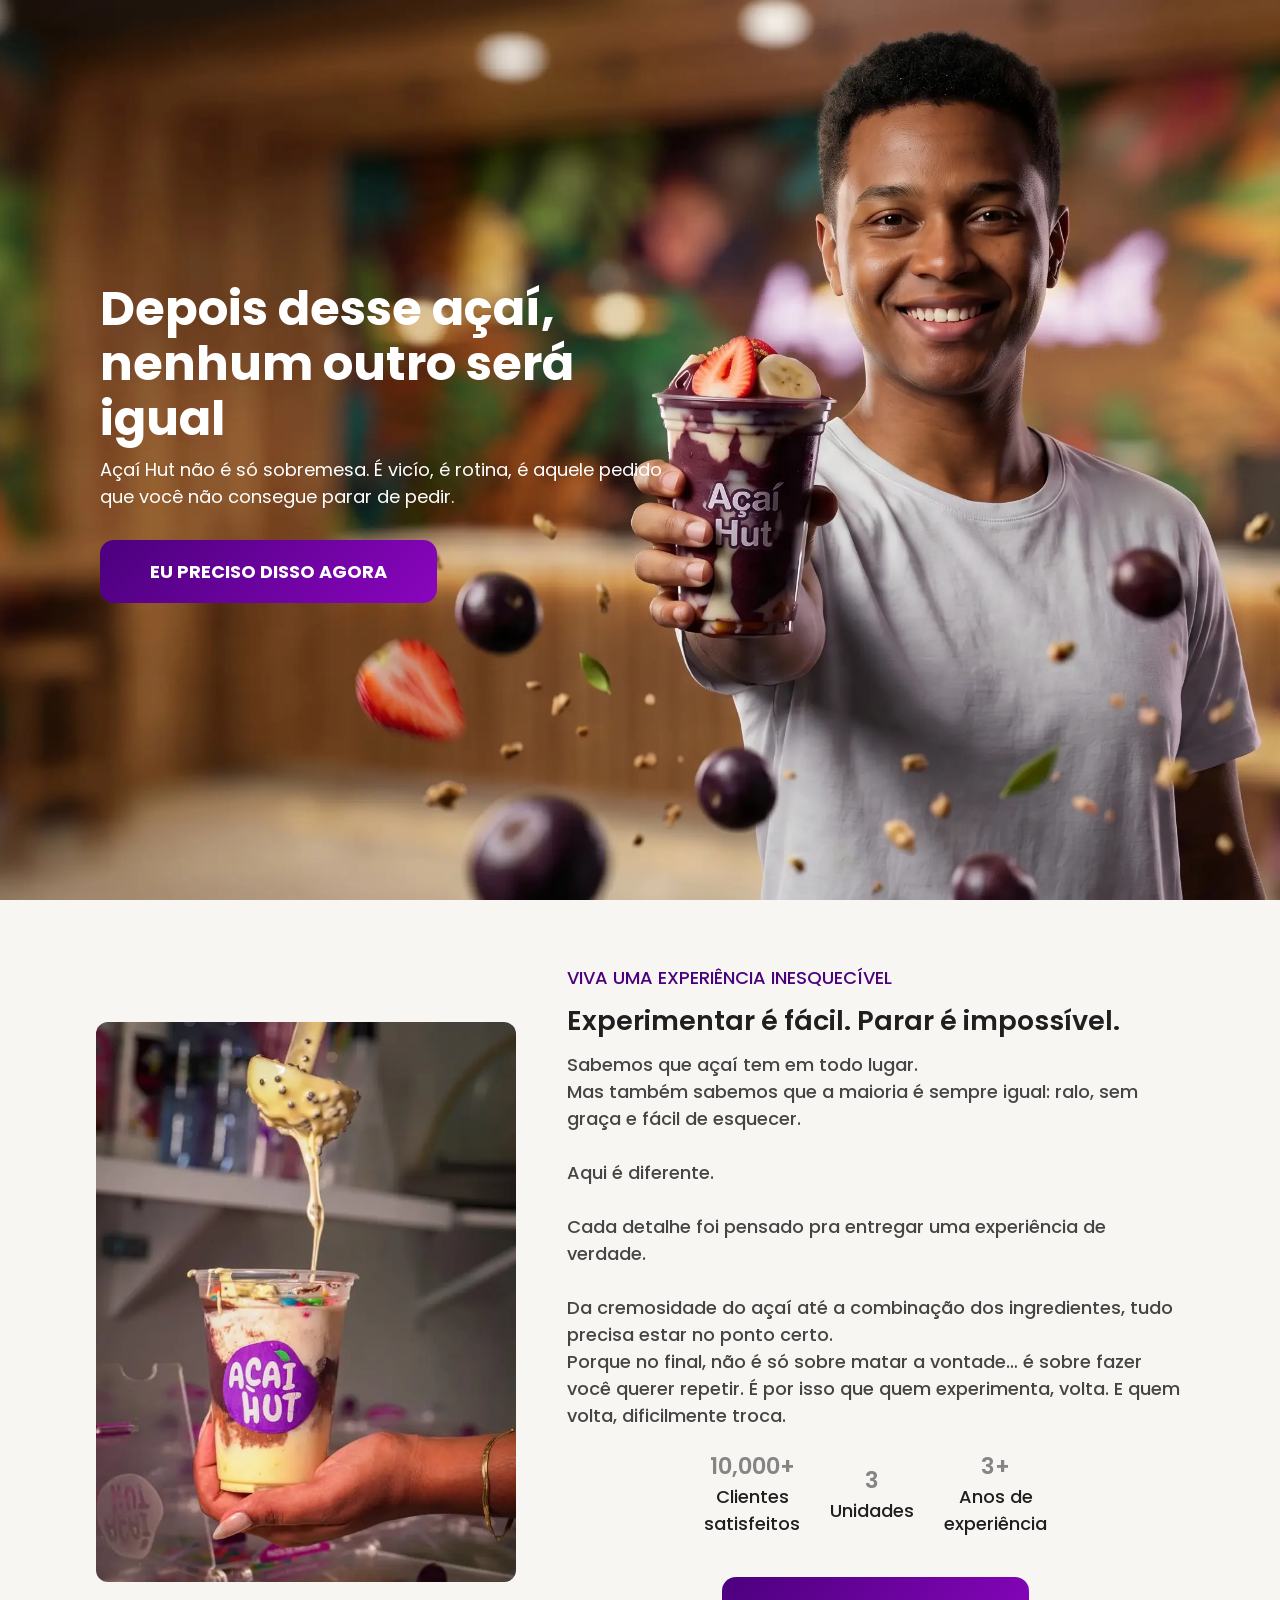
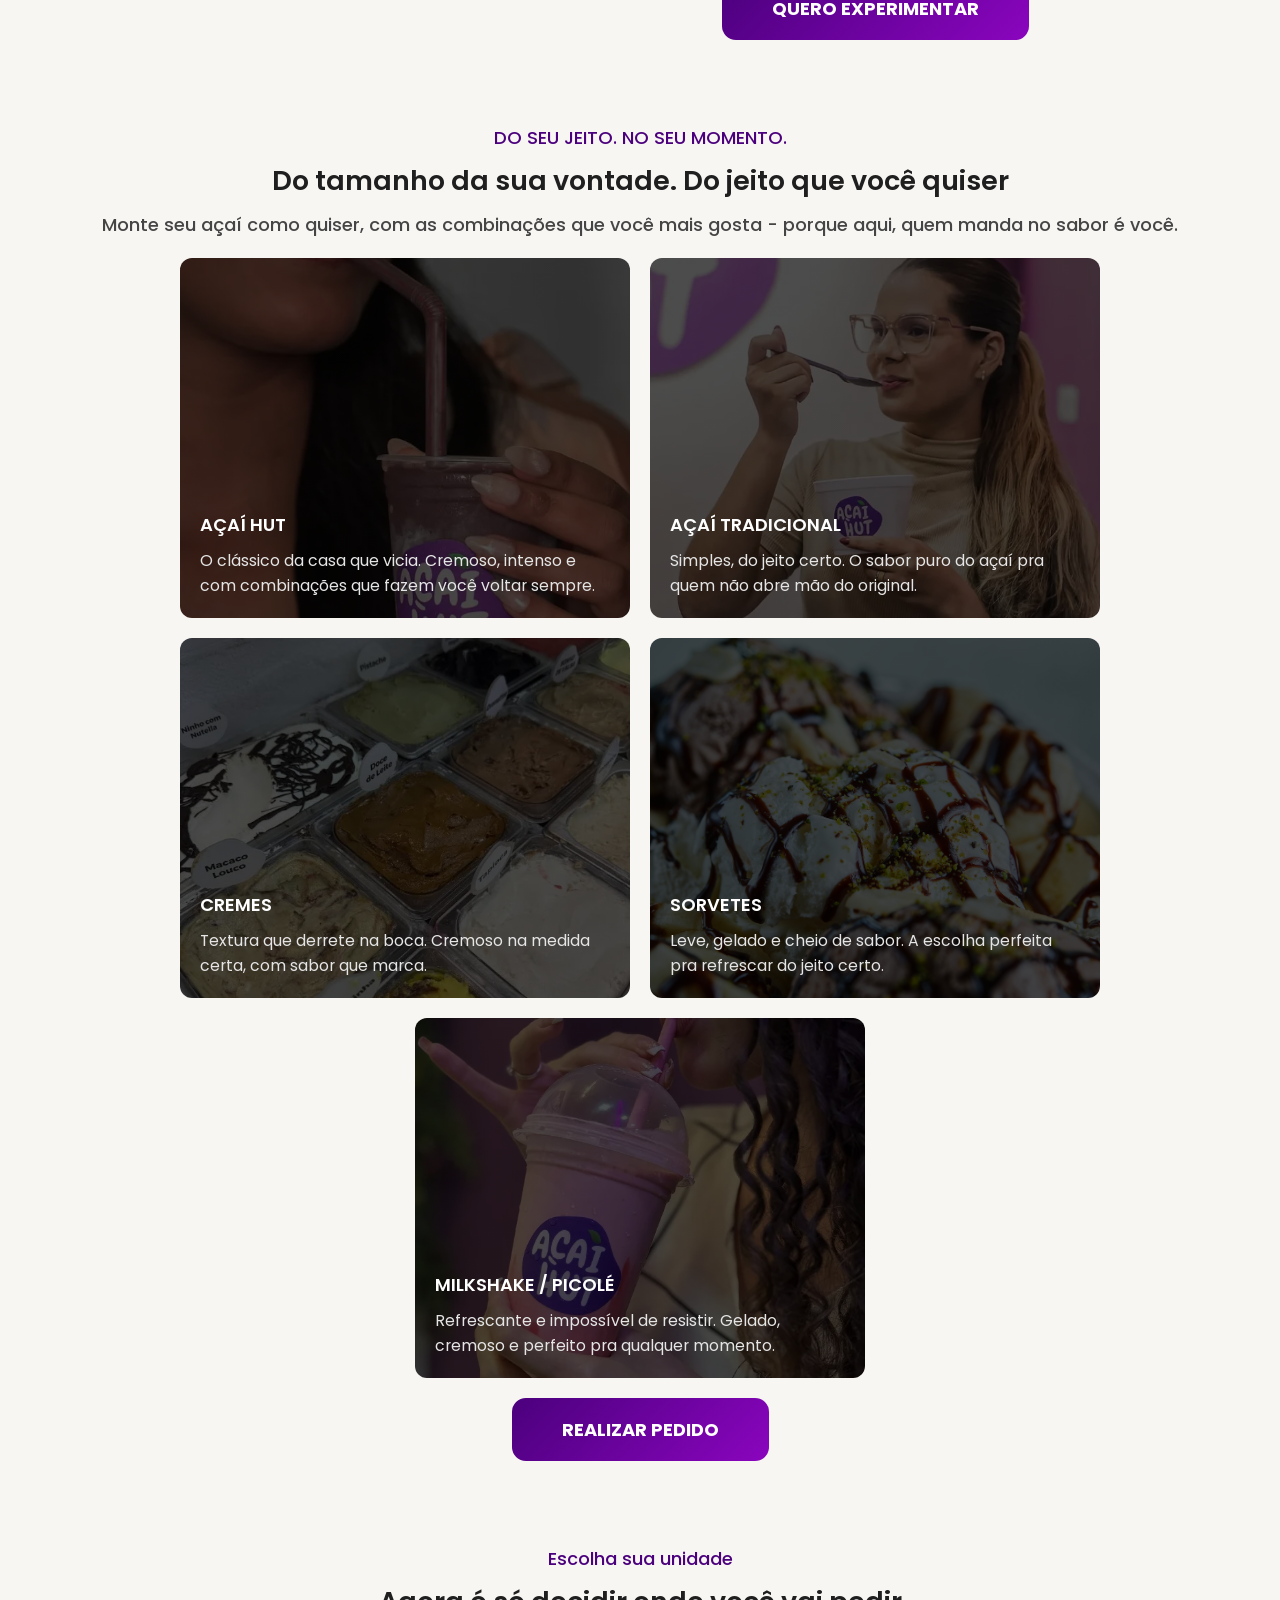
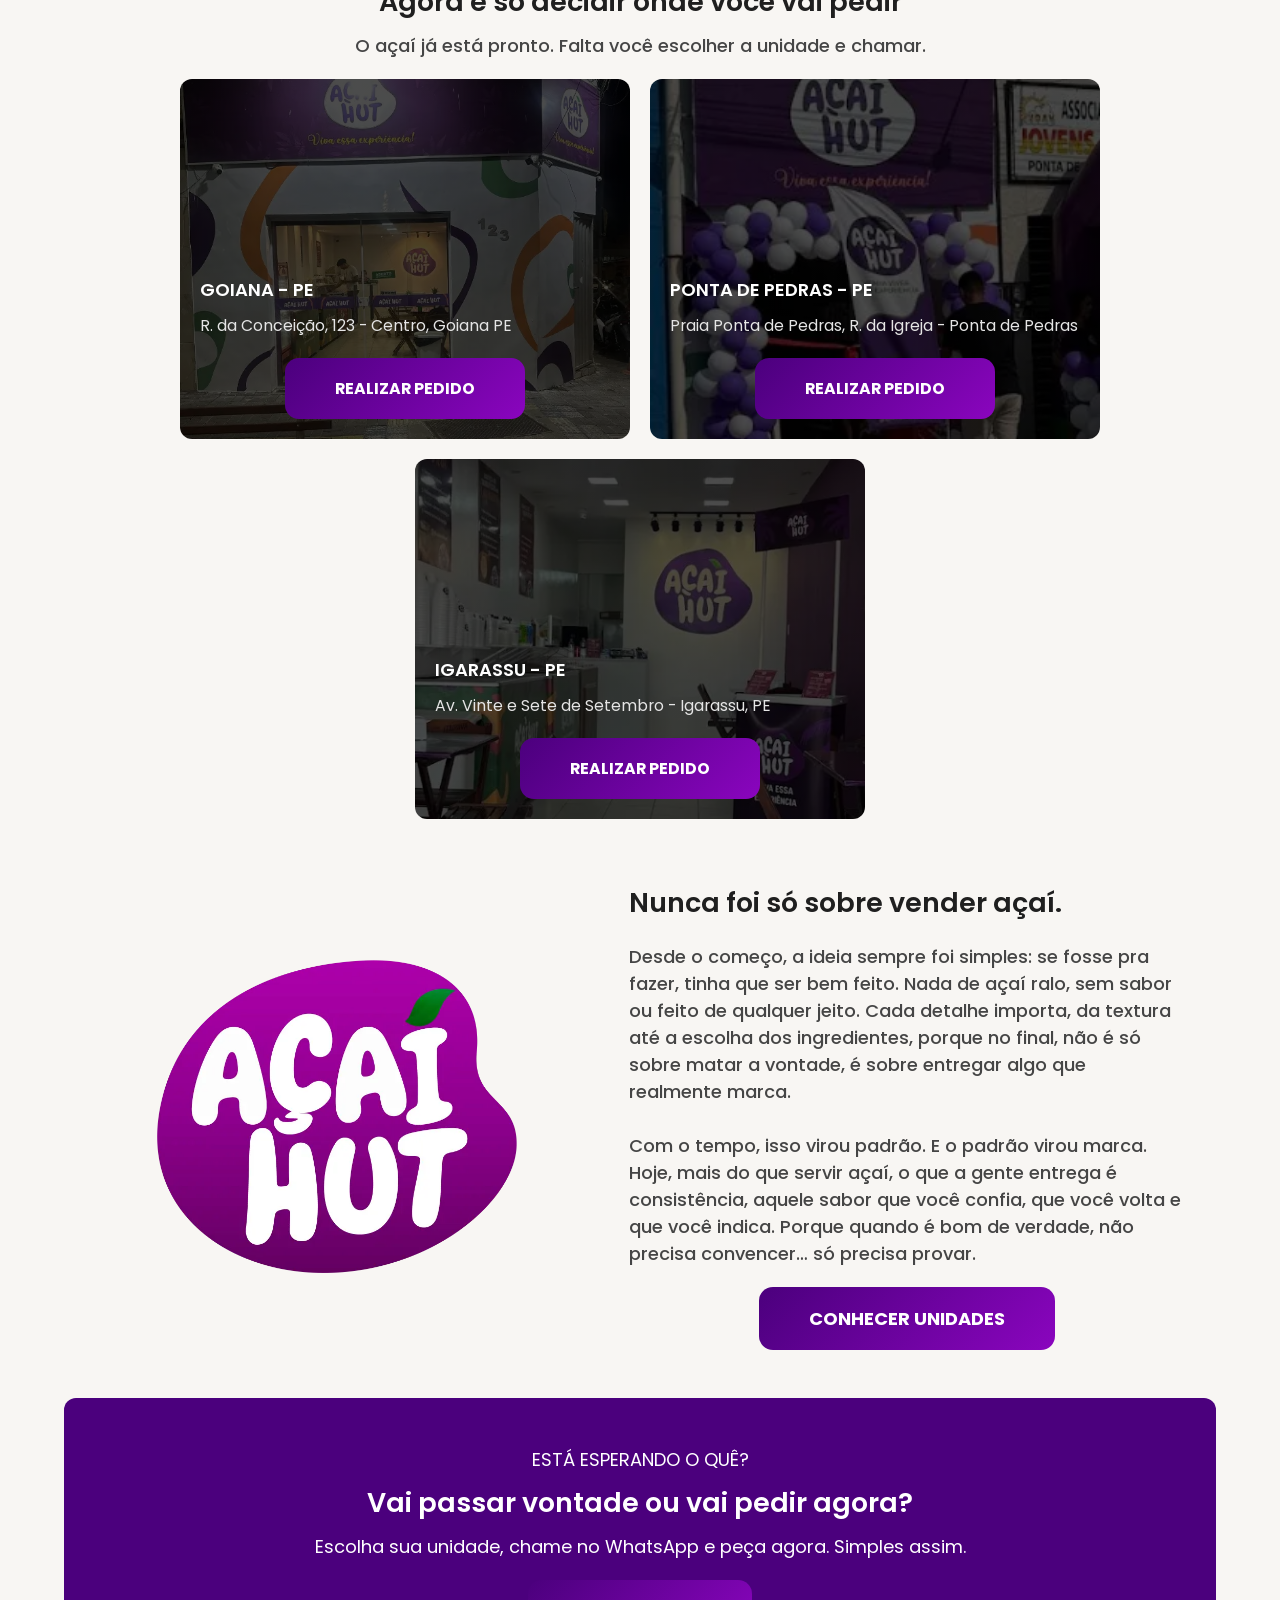
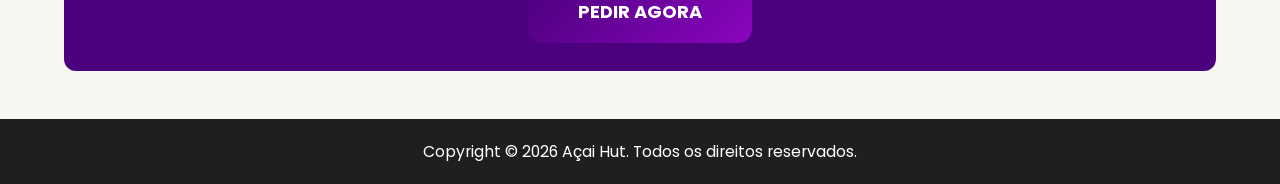
==== commit 12f0a4ef: "feat: project finaly" ====
--- a/index.html
+++ b/index.html
@@ -46,7 +46,7 @@
                 <p>Açaí Hut não é só sobremesa. É vicío, é rotina, é aquele pedido que você não consegue parar de pedir.</p>
                 
                 <div class="button">
-                    <button>EU PRECISO DISSO AGORA</button>
+                    <a href="#tipos-acai">EU PRECISO DISSO AGORA</a>
                 </div>
             </div> 
         </section>
@@ -94,12 +94,12 @@
                 </div>
 
                 <div class="button">
-                    <button>QUERO EXPERIMENTAR</button>
-                </div>
-            </div>
-        </section>
-
-        <section class="products">
+                    <a href="#tipos-acai">QUERO EXPERIMENTAR</a>
+                </div>
+            </div>
+        </section>
+
+        <section class="products" id="tipos-acai">
             <div class="title">
                 <p>DO SEU JEITO. NO SEU MOMENTO.</p>
                 <h2>Do tamanho da sua vontade. Do jeito que você quiser</h2>
@@ -134,11 +134,11 @@
             </div>
 
             <div class="button">
-                <button>REALIZAR PEDIDO</button>
-            </div>
-        </section>
-
-        <section class="locations">
+                <a href="#localizacao">REALIZAR PEDIDO</a>
+            </div>
+        </section>
+
+        <section class="locations" id="localizacao">
             <div class="title">
                 <p>Escolha sua unidade</p>
                 <h2>Agora é só decidir onde você vai pedir</h2>
@@ -150,7 +150,7 @@
                     <h3>GOIANA - PE</h3>
                     <p>R. da Conceição, 123 - Centro, Goiana PE</p>
                     <div class="button">
-                        <button>REALIZAR PEDIDO</button>
+                        <a href="https://wa.me/5581991689646" target="_blank" rel="noopener noreferrer">REALIZAR PEDIDO</a>
                     </div>
                 </div>
 
@@ -158,7 +158,7 @@
                     <h3>PONTA DE PEDRAS - PE</h3>
                     <p>Praia Ponta de Pedras, R. da Igreja - Ponta de Pedras</p>
                     <div class="button">
-                        <button>REALIZAR PEDIDO</button>
+                        <a href="https://wa.me/5581992085287" target="_blank" rel="noopener noreferrer">REALIZAR PEDIDO</a>
                     </div>
                 </div>
 
@@ -166,7 +166,7 @@
                     <h3>IGARASSU - PE</h3>
                     <p>Av. Vinte e Sete de Setembro - Igarassu, PE</p>
                     <div class="button">
-                        <button>REALIZAR PEDIDO</button>
+                        <a href="https://wa.me/5581991140836" target="_blank" rel="noopener noreferrer">REALIZAR PEDIDO</a>
                     </div>
                 </div>
             </div>
@@ -192,7 +192,7 @@
             </div>
 
             <div class="button">
-                <button>CONHECER UNIDADES</button>
+                <a href="#localizacao">CONHECER UNIDADES</a>
             </div>
         </section>
 
@@ -204,7 +204,7 @@
             </div>
 
             <div class="button">
-                <button>PEDIR AGORA</button>
+                <a href="#localizacao">PEDIR AGORA</a>
             </div>
         </section>
     </main>
--- a/styles/global.css
+++ b/styles/global.css
@@ -1,5 +1,6 @@
 html {
     font-size: 16px;
+    scroll-behavior: smooth;
 }
 
 * {
@@ -85,6 +86,10 @@
 
 @media (prefers-reduced-motion: reduce) {
 
+    html {
+        scroll-behavior: auto;
+    }
+
     button:not(#mobileMenuToggle)::before {
         animation: none;
         display: none;
--- a/styles/styles.css
+++ b/styles/styles.css
@@ -194,7 +194,8 @@
                 align-items: center;
                 justify-content: center;
     
-                button {
+                button,
+                a {
                     width: 90%;
                     padding: 18px 0 ;
                     border-radius: 14px;
@@ -204,6 +205,9 @@
                     font-weight: bold;
                     color: var(--text-secondary);
                     background: var(--btn-gradient);
+                    text-decoration: none;
+                    text-align: center;
+                    box-sizing: border-box;
                 }  
             }
         }
@@ -293,7 +297,8 @@
             align-items: center;
             justify-content: center;
 
-            button {
+            button,
+            a {
                 width: 80%;
                 padding: 18px 0;
                 border-radius: 14px;
@@ -303,6 +308,9 @@
                 font-weight: bold;
                 color: var(--text-secondary);
                 background: var(--btn-gradient);
+                text-decoration: none;
+                text-align: center;
+                box-sizing: border-box;
             } 
         }
     }
@@ -422,7 +430,8 @@
             align-items: center;
             justify-content: center;
 
-            button {
+            button,
+            a {
                 width: 80%;
                 padding: 18px 0;
                 border-radius: 14px;
@@ -432,6 +441,9 @@
                 font-weight: bold;
                 color: var(--text-secondary);
                 background: var(--btn-gradient);
+                text-decoration: none;
+                text-align: center;
+                box-sizing: border-box;
             } 
         }
     }
@@ -536,7 +548,8 @@
             align-items: center;
             justify-content: center;
 
-            button {
+            button,
+            a {
                 width: 100%;
                 padding: 18px 0;
                 border-radius: 14px;
@@ -546,6 +559,9 @@
                 font-weight: bold;
                 color: var(--text-secondary);
                 background: var(--btn-gradient);
+                text-decoration: none;
+                text-align: center;
+                box-sizing: border-box;
             } 
         }
     }
@@ -598,7 +614,8 @@
             align-items: center;
             justify-content: center;
 
-            button {
+            button,
+            a {
                 width: 80%;
                 padding: 18px 0;
                 border-radius: 14px;
@@ -608,6 +625,9 @@
                 font-weight: bold;
                 color: var(--text-secondary);
                 background: var(--btn-gradient);
+                text-decoration: none;
+                text-align: center;
+                box-sizing: border-box;
             } 
         }
     }
@@ -655,7 +675,8 @@
             align-items: center;
             justify-content: center;
 
-            button {
+            button,
+            a {
                 width: 90%;
                 padding: 18px 0 ;
                 border-radius: 14px;
@@ -665,6 +686,9 @@
                 font-weight: bold;
                 color: var(--text-secondary);
                 background: var(--btn-gradient);
+                text-decoration: none;
+                text-align: center;
+                box-sizing: border-box;
             }  
         }
     }
--- a/styles/responsive.css
+++ b/styles/responsive.css
@@ -2,7 +2,7 @@
 
     main {
 
-        :is(.hero .title, .differencials, .products, .locations, .about, .cta) .button button {
+        :is(.hero .title, .differencials, .products, .locations, .about, .cta) .button :is(button, a) {
 
             width: fit-content;
 
@@ -184,7 +184,7 @@
 
                 width: 100%;
 
-                button {
+                :is(button, a) {
 
                     width: fit-content;
 
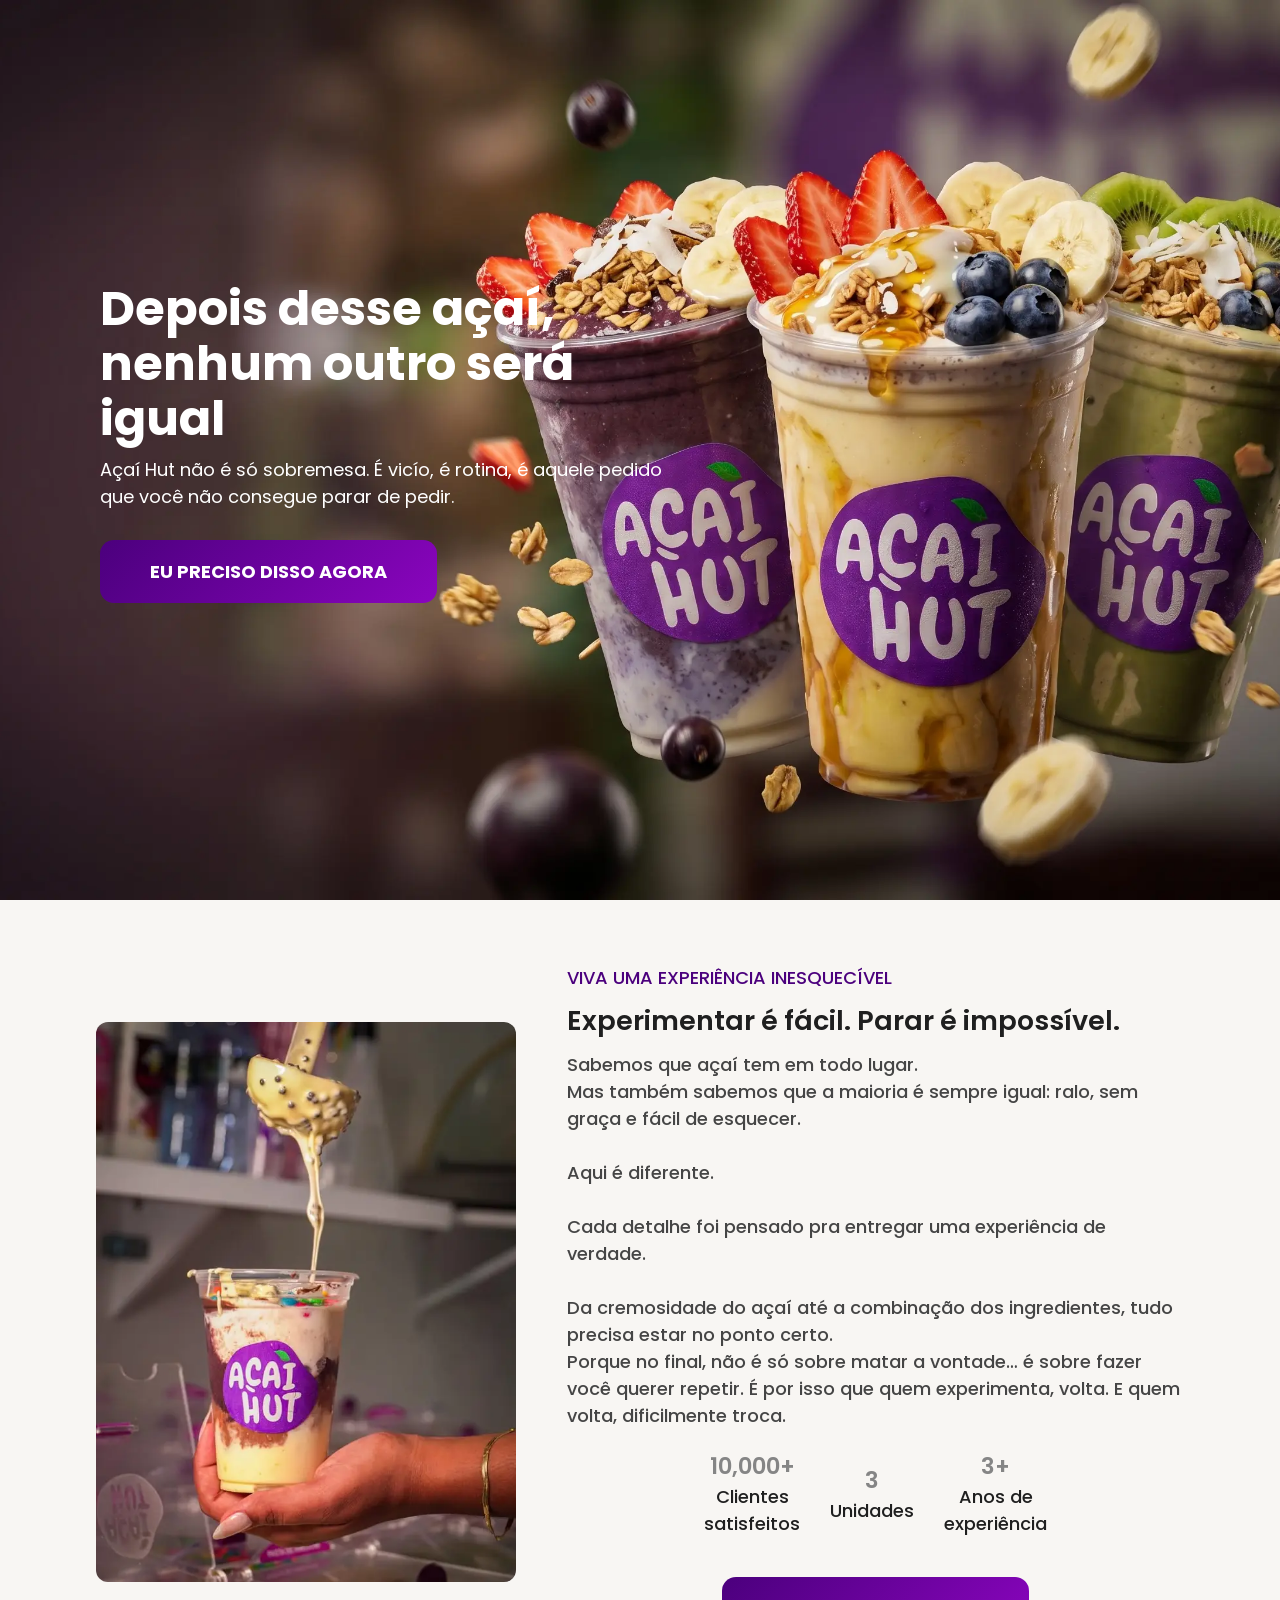
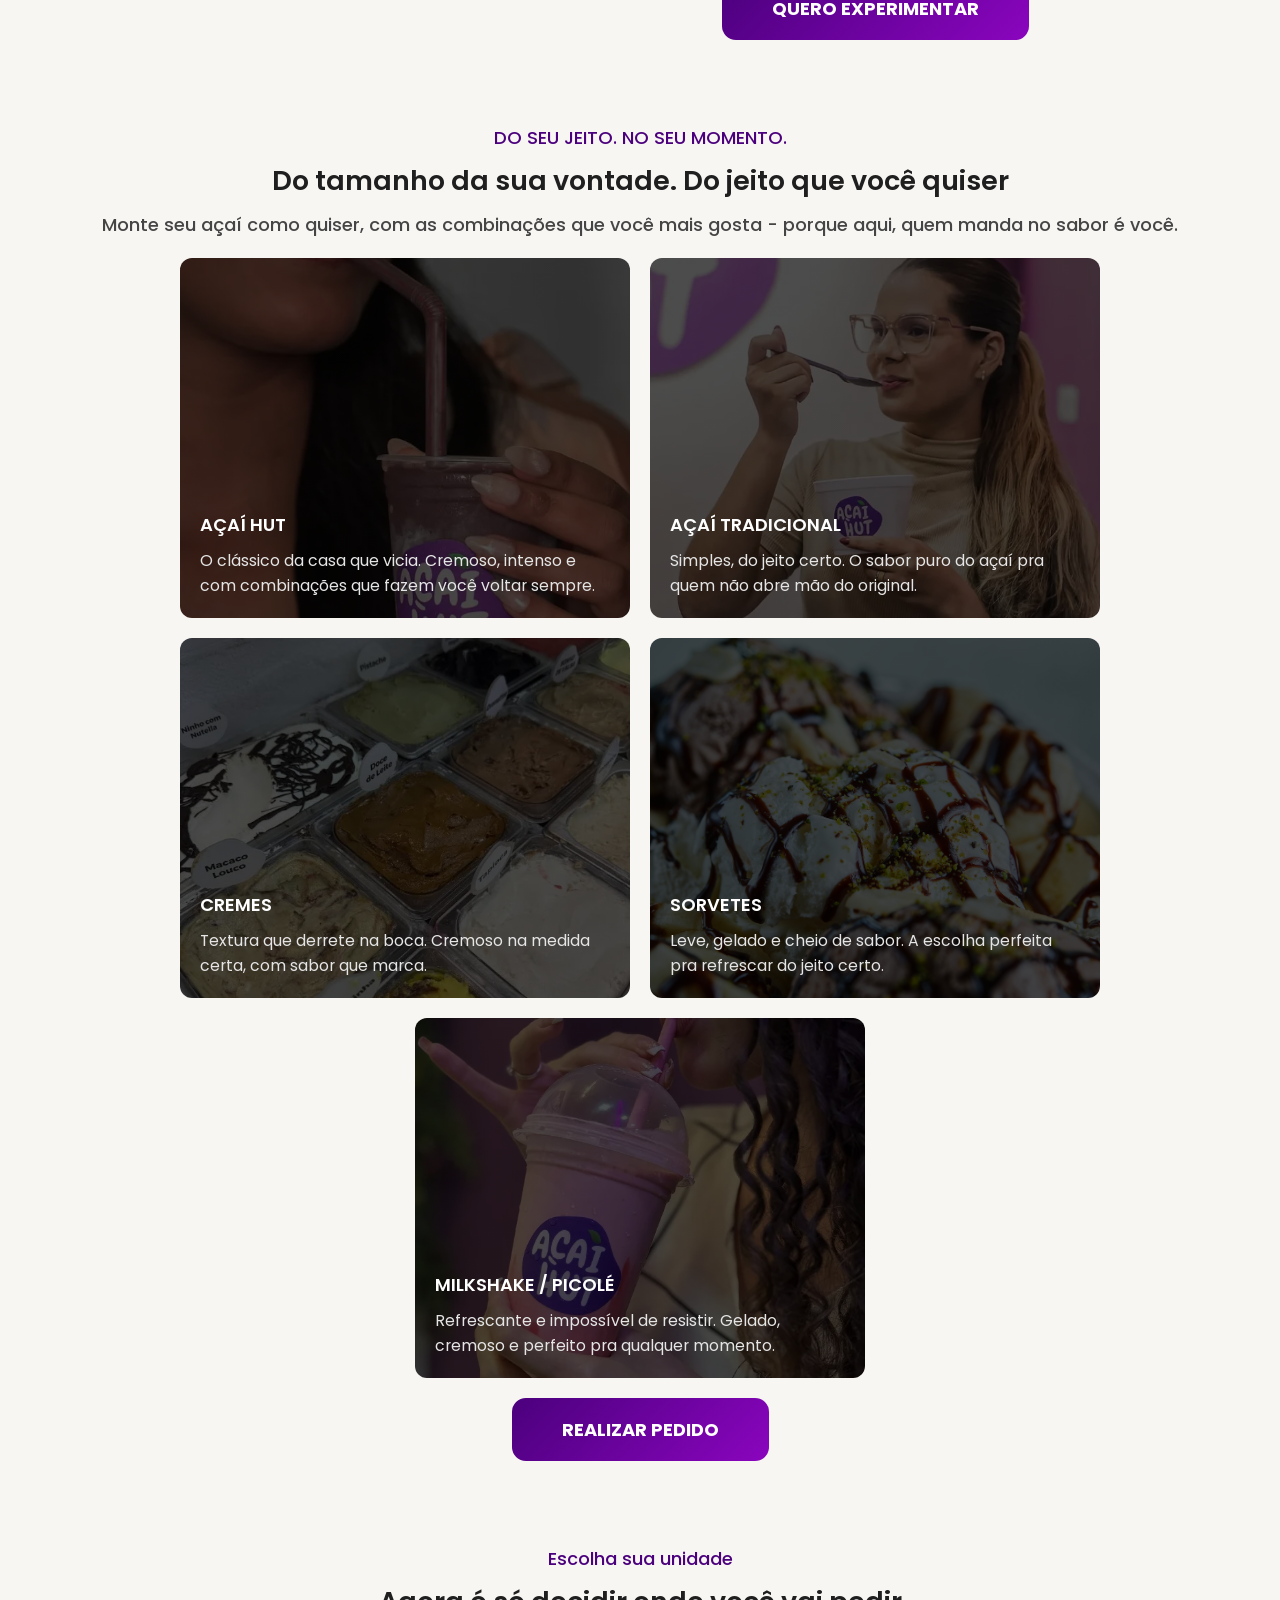
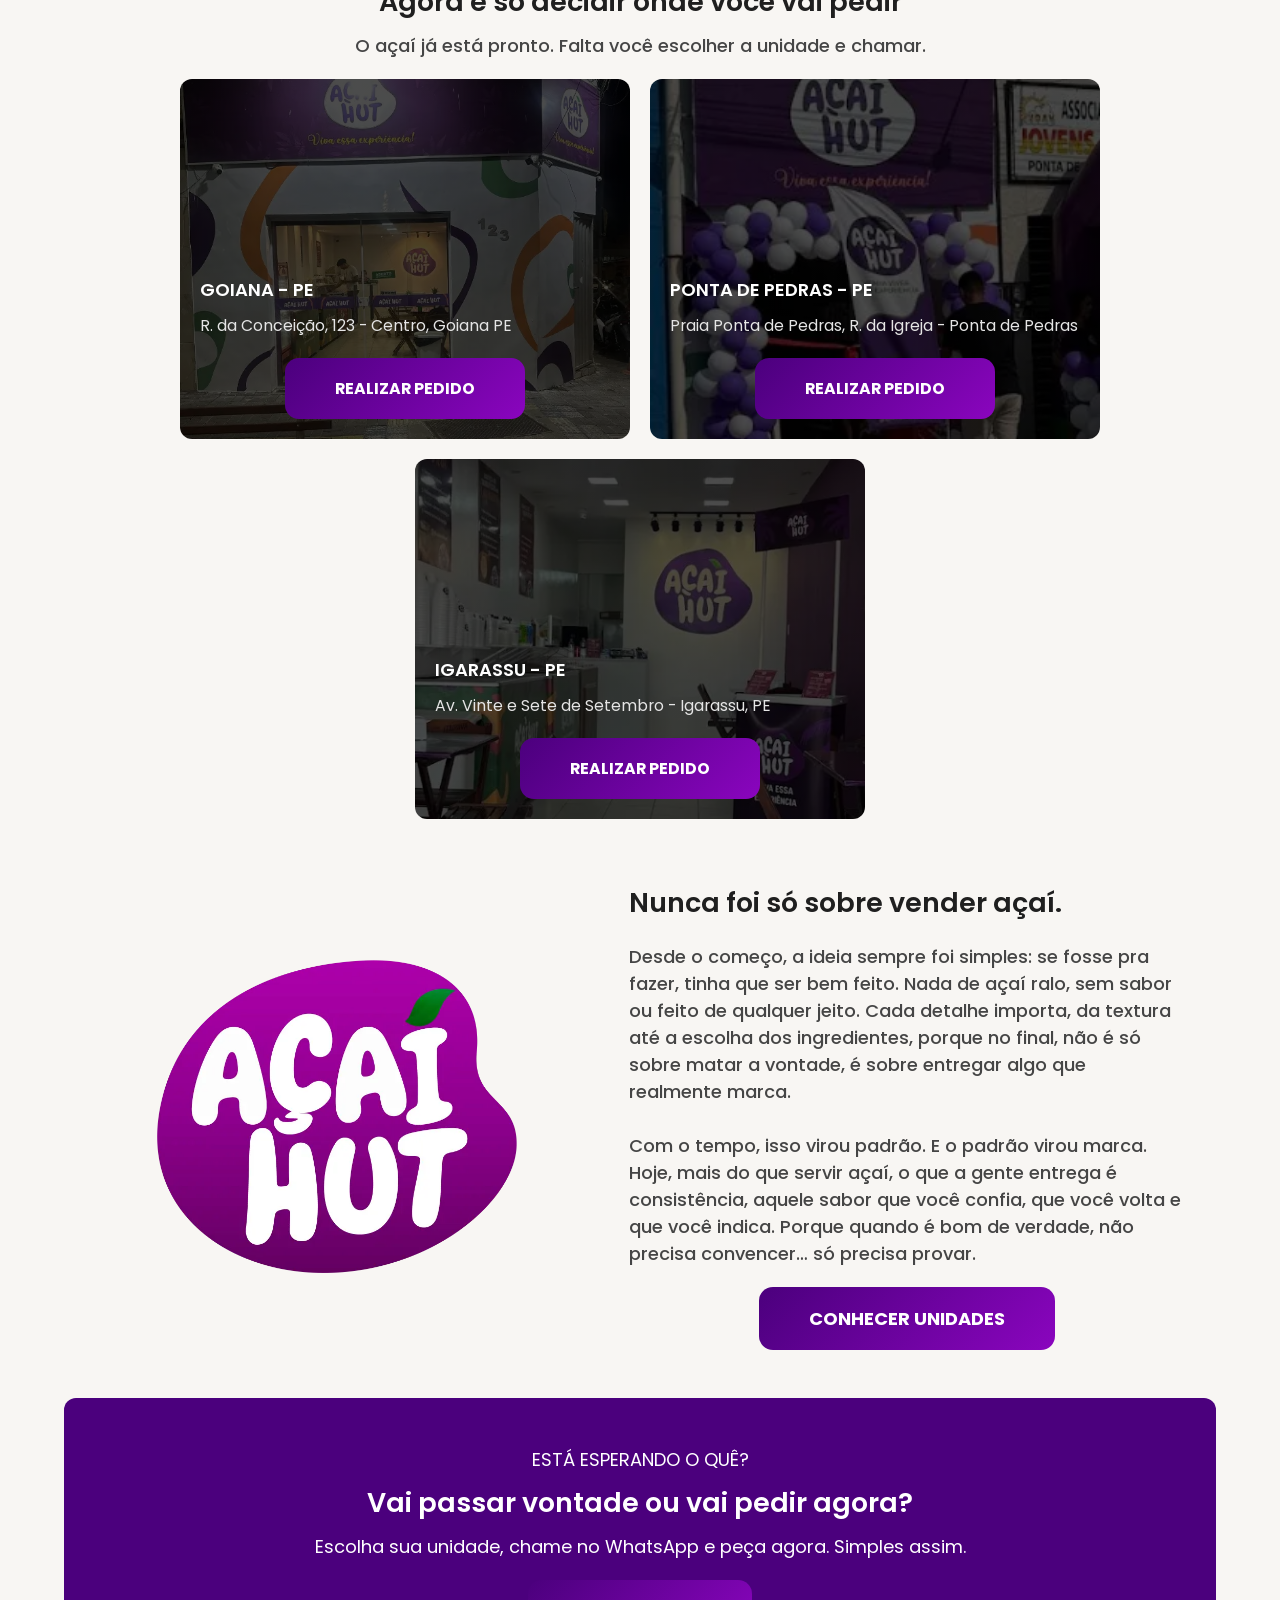
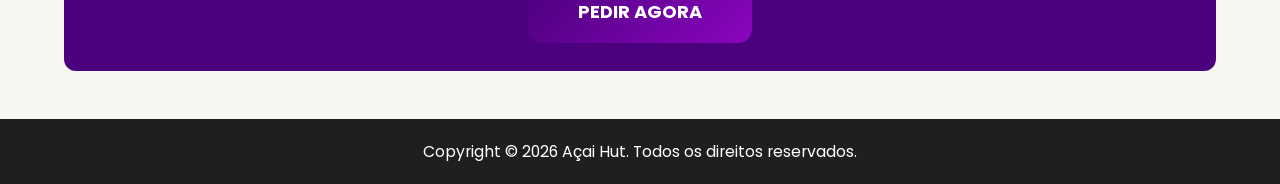
==== commit f09357e6: "feat: add new number igarassu" ====
--- a/index.html
+++ b/index.html
@@ -166,7 +166,7 @@
                     <h3>IGARASSU - PE</h3>
                     <p>Av. Vinte e Sete de Setembro - Igarassu, PE</p>
                     <div class="button">
-                        <a href="https://wa.me/5581991140836" target="_blank" rel="noopener noreferrer">REALIZAR PEDIDO</a>
+                        <a href="https://wa.me/5581989736216" target="_blank" rel="noopener noreferrer">REALIZAR PEDIDO</a>
                     </div>
                 </div>
             </div>
